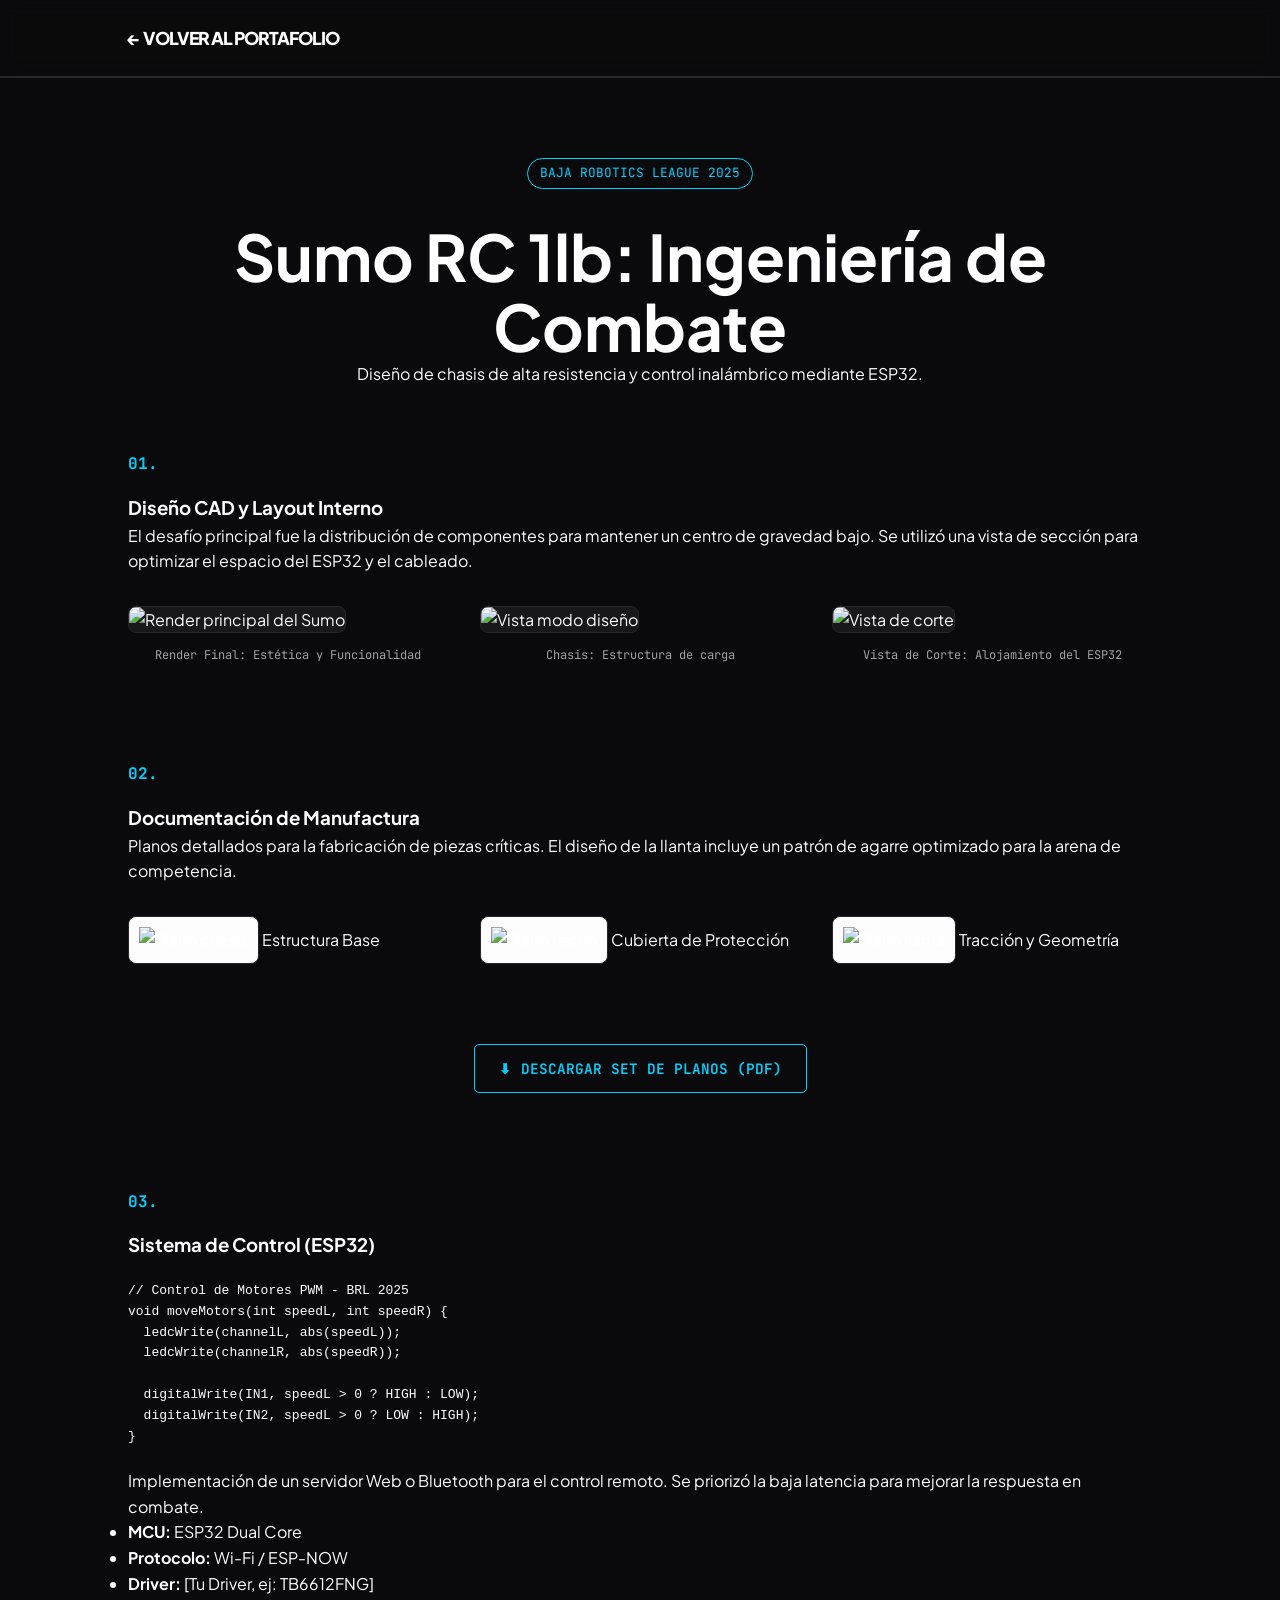
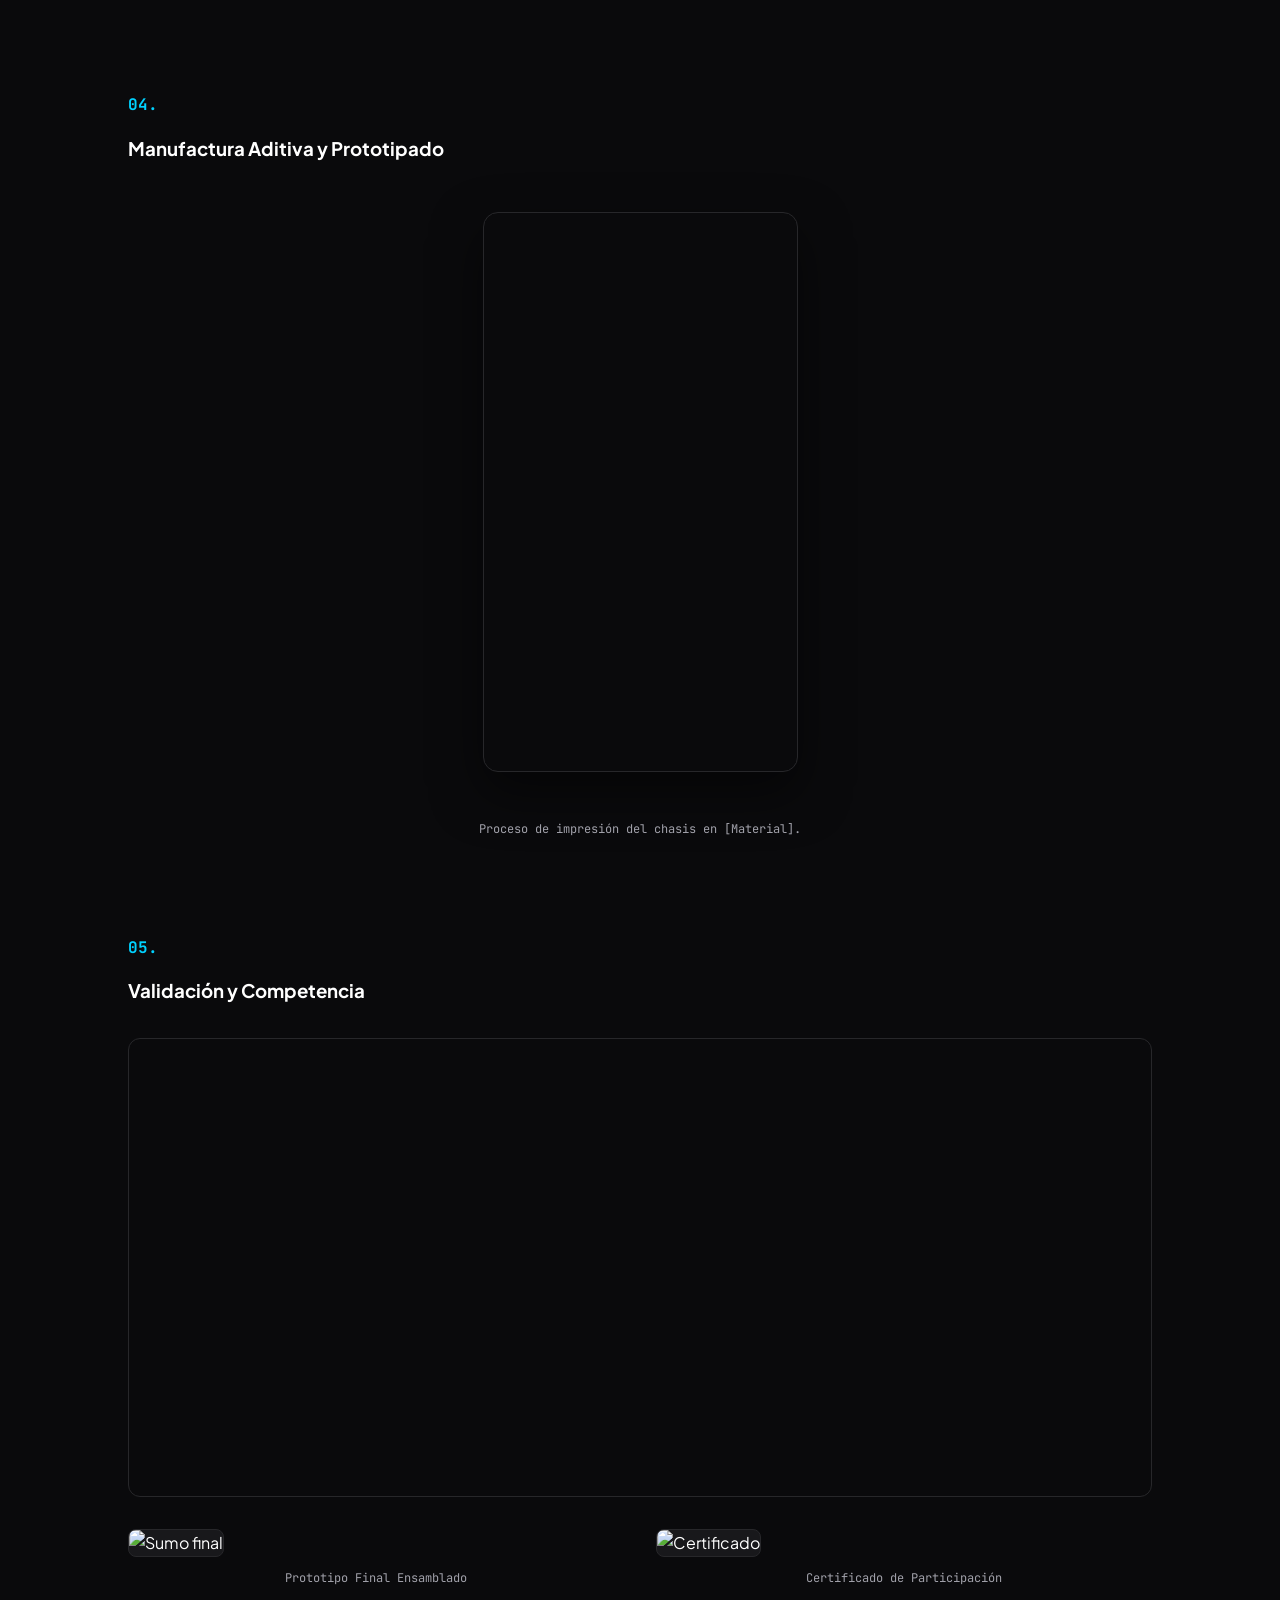
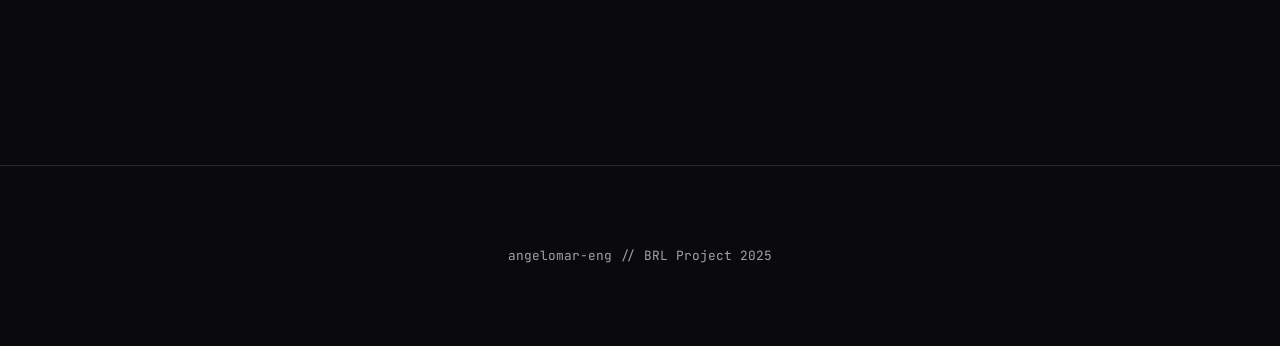
==== proyectos/brl2025.html @ 4da081c9 "Update brl2025.html" ====
<!DOCTYPE html>
<html lang="es">
<head>
    <meta charset="UTF-8">
    <meta name="viewport" content="width=device-width, initial-scale=1.0">
    <title>BRL 1lb RC | Angel Omar</title>
    <link rel="stylesheet" href="../style.css">
    <link href="https://fonts.googleapis.com/css2?family=Plus+Jakarta+Sans:wght@300;400;600;800&family=JetBrains+Mono&display=swap" rel="stylesheet">
</head>
<body class="subpage">

    <nav>
        <div class="nav-container">
            <a href="../index.html" class="brand">← VOLVER AL PORTAFOLIO</a>
        </div>
    </nav>

    <main class="section-container">
        <header class="project-header">
            <span class="badge">Baja Robotics League 2025</span>
            <h1>Sumo RC 1lb: Ingeniería de Combate</h1>
            <p>Diseño de chasis de alta resistencia y control inalámbrico mediante ESP32.</p>
        </header>

        <section class="doc-section">
            <h2 class="section-number">01.</h2>
            <h3>Diseño CAD y Layout Interno</h3>
            <p>El desafío principal fue la distribución de componentes para mantener un centro de gravedad bajo. Se utilizó una vista de sección para optimizar el espacio del ESP32 y el cableado.</p>
            
            <div class="image-grid">
                <div class="card">
                    <img src="../img/brl/render-sumo.jpg" alt="Render principal del Sumo">
                    <p class="caption">Render Final: Estética y Funcionalidad</p>
                </div>
                <div class="card">
                    <img src="../img/brl/chasis-design.jpg" alt="Vista modo diseño">
                    <p class="caption">Chasis: Estructura de carga</p>
                </div>
                <div class="card">
                    <img src="../img/brl/corte-interno.jpg" alt="Vista de corte">
                    <p class="caption">Vista de Corte: Alojamiento del ESP32</p>
                </div>
            </div>
        </section>

        <section class="doc-section">
            <h2 class="section-number">02.</h2>
            <h3>Documentación de Manufactura</h3>
            <p>Planos detallados para la fabricación de piezas críticas. El diseño de la llanta incluye un patrón de agarre optimizado para la arena de competencia.</p>
            
            <div class="blueprints-grid">
                <div class="blueprint-item">
                    <img src="../img/brl/plano-chasis.jpg" alt="Plano chasis">
                    <span>Estructura Base</span>
                </div>
                <div class="blueprint-item">
                    <img src="../img/brl/plano-techo.jpg" alt="Plano techo">
                    <span>Cubierta de Protección</span>
                </div>
                <div class="blueprint-item">
                    <img src="../img/brl/plano-llanta.jpg" alt="Plano llanta">
                    <span>Tracción y Geometría</span>
                </div>
            </div>
            
            <div style="text-align: center; margin-top: 3rem;">
                <a href="../docs/Planos_Sumo_BRL_AngelOmar.pdf" download class="btn-download">
                    <span>⬇</span> DESCARGAR SET DE PLANOS (PDF)
                </a>
            </div>
        </section>

        <section class="doc-section">
            <h2 class="section-number">03.</h2>
            <h3>Sistema de Control (ESP32)</h3>
            <div class="grid-2">
                <div class="code-window">
                    <div class="code-header"><span></span><span></span><span></span></div>
                    <pre><code>
// Control de Motores PWM - BRL 2025
void moveMotors(int speedL, int speedR) {
  ledcWrite(channelL, abs(speedL));
  ledcWrite(channelR, abs(speedR));
  
  digitalWrite(IN1, speedL > 0 ? HIGH : LOW);
  digitalWrite(IN2, speedL > 0 ? LOW : HIGH);
}
                    </code></pre>
                </div>
                <div>
                    <p>Implementación de un servidor Web o Bluetooth para el control remoto. Se priorizó la baja latencia para mejorar la respuesta en combate.</p>
                    <ul class="tech-list">
                        <li><strong>MCU:</strong> ESP32 Dual Core</li>
                        <li><strong>Protocolo:</strong> Wi-Fi / ESP-NOW</li>
                        <li><strong>Driver:</strong> [Tu Driver, ej: TB6612FNG]</li>
                    </ul>
                </div>
            </div>
        </section>

        <section class="doc-section">
            <h2 class="section-number">04.</h2>
            <h3>Manufactura Aditiva y Prototipado</h3>
            <div class="video-short-container">
                <iframe width="315" height="560" src="https://www.youtube.com/embed/TU_ID_IMPRESION" frameborder="0" allowfullscreen></iframe>
            </div>
            <p class="caption">Proceso de impresión del chasis en [Material].</p>
        </section>

        <section class="doc-section">
            <h2 class="section-number">05.</h2>
            <h3>Validación y Competencia</h3>
            <div class="video-main">
                <iframe width="100%" height="450" src="https://www.youtube.com/embed/TU_ID_COMPETENCIA" frameborder="0" allowfullscreen></iframe>
            </div>
            <div class="image-grid" style="margin-top: 2rem;">
                <div class="card">
                    <img src="../img/brl/sumo-ensamblado.jpg" alt="Sumo final">
                    <p class="caption">Prototipo Final Ensamblado</p>
                </div>
                <div class="card">
                    <img src="../img/brl/certificado-brl.jpg" alt="Certificado">
                    <p class="caption">Certificado de Participación</p>
                </div>
            </div>
        </section>
    </main>

    <footer>
        <p>angelomar-eng // BRL Project 2025</p>
    </footer>

</body>
</html>
---- style.css ----
/* =========================================
   VARIABLES Y CONFIGURACIÓN GLOBAL
   ========================================= */
:root {
    --bg: #0a0a0c;
    --surface: #121214;
    --surface-hover: #1a1a1d; /* Fondo ligeramente más claro para hover */
    --accent: #00d2ff;
    --accent-hover: #00a8cc;
    --text-primary: #ffffff;
    --text-secondary: #a1a1aa;
    --border: #27272a;
    --font-main: 'Plus Jakarta Sans', sans-serif;
    --font-mono: 'JetBrains Mono', monospace;
}

* { margin: 0; padding: 0; box-sizing: border-box; }

body {
    background-color: var(--bg);
    color: var(--text-primary);
    font-family: var(--font-main);
    line-height: 1.6;
    scroll-behavior: smooth;
}

/* =========================================
   NAVEGACIÓN (Sobrilla y responsiva)
   ========================================= */
nav {
    padding: 1.5rem 10%;
    border-bottom: 1px solid var(--border);
    position: sticky;
    top: 0;
    background: rgba(10, 10, 12, 0.8);
    backdrop-filter: blur(10px);
    z-index: 100;
}

.nav-container { display: flex; justify-content: space-between; align-items: center; }
.brand { font-weight: 800; letter-spacing: -1px; font-size: 1.1rem; text-decoration: none; color: white; }
.dot { color: var(--accent); }
.nav-links { list-style: none; display: flex; gap: 2rem; }
.nav-links a { text-decoration: none; color: var(--text-secondary); font-size: 0.9rem; transition: 0.3s; }
.nav-links a:hover { color: var(--accent); }

/* =========================================
   ESTRUCTURA DE SECCIONES GENERALES
   ========================================= */
.section-container { padding: 5rem 10%; border-top: 1px solid var(--border); }
.section-number { font-family: var(--font-mono); color: var(--accent); font-size: 1rem; margin-bottom: 1rem; }
.section-title { font-size: 2rem; margin-bottom: 3rem; }
.doc-section { margin-bottom: 6rem; }

/* Hero Section */
#hero { padding: 10rem 10% 5rem 10%; text-align: left; }
.badge { color: var(--accent); font-family: var(--font-mono); font-size: 0.8rem; text-transform: uppercase; border: 1px solid var(--accent); padding: 4px 12px; border-radius: 20px; }
h1 { font-size: clamp(2.5rem, 5vw, 4rem); margin-top: 2rem; line-height: 1.1; max-width: 900px; }
.accent { color: var(--accent); }
#hero p { color: var(--text-secondary); max-width: 600px; font-size: 1.2rem; margin-top: 1.5rem; }

/* Habilidades (Grid) */
.skills-grid { display: grid; grid-template-columns: repeat(auto-fit, minmax(250px, 1fr)); gap: 2rem; }
.skill-category h5 { color: var(--accent); margin-bottom: 1rem; font-size: 1.1rem; }
.skill-category ul { list-style: none; color: var(--text-secondary); }
.skill-category li { margin-bottom: 0.5rem; position: relative; padding-left: 1.2rem; }
.skill-category li::before { content: "→"; position: absolute; left: 0; color: var(--border); }
.highlight-box { border: 1px solid var(--accent); padding: 1.5rem; border-radius: 8px; background: #00d2ff0a; }

/* =========================================
   LISTA DE PROYECTOS (Con Animación)
   ========================================= */
.project-item {
    display: flex;
    gap: 2rem;
    padding: 2.5rem; /* Más espacio interno */
    border-bottom: 1px solid var(--border);
    transition: all 0.4s ease-in-out; /* Transición suave */
    border-radius: 8px; /* Preparamos bordes para el hover */
    position: relative;
    overflow: hidden;
}

/* LA ANIMACIÓN PROFESIONAL */
.project-item:hover {
    background-color: var(--surface); /* Cambia fondo */
    transform: translateY(-5px); /* Se eleva sutilmente */
    box-shadow: 0 10px 30px rgba(0,0,0,0.3); /* Da profundidad */
    border-bottom-color: transparent; /* Oculta la línea divisoria */
}

/* Indicador de acento en el hover */
.project-item::after {
    content: "";
    position: absolute;
    left: 0;
    top: 0;
    height: 100%;
    width: 4px;
    background-color: var(--accent);
    transform: scaleY(0); /* Oculto por defecto */
    transition: transform 0.3s ease;
}

.project-item:hover::after {
    transform: scaleY(1); /* Se muestra en el hover */
}

.project-meta { font-family: var(--font-mono); color: var(--text-secondary); min-width: 150px; font-size: 0.8rem; margin-top: 0.3rem; }
.project-details h4 { font-size: 1.3rem; margin-bottom: 0.5rem; color: white; transition: 0.3s; }
.project-item:hover .project-details h4 { color: var(--accent); }
.view-more { display: inline-block; margin-top: 1rem; color: var(--accent); text-decoration: none; font-family: var(--font-mono); font-size: 0.8rem; border-bottom: 1px solid transparent; transition: 0.3s; }
.view-more:hover { border-bottom: 1px solid var(--accent); }

/* =========================================
   KIDWIND: IMÁGENES Y PLANOS (GRIDS)
   ========================================= */
.project-header { text-align: center; margin-bottom: 4rem; display: flex; flex-direction: column; align-items: center; }
.image-grid, .blueprints-grid {
    display: grid;
    grid-template-columns: repeat(auto-fit, minmax(300px, 1fr));
    gap: 2rem;
    margin-top: 2rem;
    width: 100%; /* Asegura que ocupe todo el ancho disponible */
}

.card img, .blueprint-item img {
    width: 100%;
    height: auto;
    border-radius: 8px;
    border: 1px solid var(--border);
    background: #18181b;
    transition: 0.3s;
}

.blueprint-item img {
    aspect-ratio: 16/9;
    object-fit: contain; /* No corta el plano técnico */
    padding: 10px;
    background: #fdfdfd;
}

.caption { font-family: var(--font-mono); font-size: 0.75rem; color: var(--text-secondary); margin-top: 0.8rem; text-align: center; }

/* Videos y Shorts */
.video-main { margin: 2rem 0; border-radius: 12px; overflow: hidden; border: 1px solid var(--border); }
.video-short-container { display: flex; justify-content: center; margin: 3rem 0; }
.video-short-container iframe { border-radius: 15px; border: 1px solid var(--border); box-shadow: 0 20px 50px rgba(0,0,0,0.5); max-width: 100%; }

/* Botones */
.btn-download { display: inline-flex; align-items: center; gap: 10px; background-color: transparent; color: var(--accent); border: 1px solid var(--accent); padding: 12px 24px; border-radius: 5px; text-decoration: none; font-family: var(--font-mono); font-size: 0.9rem; font-weight: 600; transition: 0.3s; margin-top: 2rem; }
.btn-download:hover { background-color: var(--accent); color: var(--bg); }

/* Reconocimiento (Certificado/Equipo) */
.recognition-grid {
    display: flex;
    gap: 2rem;
    align-items: center;
    justify-content: center;
    flex-wrap: wrap;
    width: 100%;
}

.cert-img, .team-img {
    max-width: 45%; /* En PC van lado a lado */
    height: auto; /* Mantiene proporción */
    border-radius: 8px;
    filter: grayscale(20%);
    transition: 0.3s;
    border: 1px solid var(--border);
}

.cert-img:hover, .team-img:hover { filter: grayscale(0%); border-color: var(--accent); }

/* =========================================
   FOOTER
   ========================================= */
footer { padding: 5rem 10%; text-align: center; color: var(--text-secondary); font-family: var(--font-mono); font-size: 0.8rem; border-top: 1px solid var(--border); margin-top: auto; }

/* =========================================
   OPTIMIZACIÓN MÓVIL (RESPONSIVE)
   ========================================= */
@media (max-width: 768px) {
    /* Reduce el aire lateral para que el contenido no se vea pinchado */
    nav { padding: 1rem 5%; }
    #hero { padding: 8rem 5% 4rem 5%; }
    .section-container { padding: 3rem 5%; }
    h1 { font-size: 2.2rem; }
    
    .nav-links { display: none; } /* Oculta menú en móvil por simplicidad */
    
    /* Proyectos en Index */
    .project-item { flex-direction: column; gap: 0.5rem; padding: 1.5rem; }
    .project-meta { min-width: auto; margin-bottom: 0.5rem; color: var(--accent); }
    
    /* Grids en KidWind */
    .image-grid, .blueprints-grid { grid-template-columns: 1fr; gap: 1.5rem; }
    
    /* ARREGLO CRÍTICO: Imágenes de Certificado y Equipo en móvil */
    .recognition-grid {
        flex-direction: column; /* Se apilan verticalmente */
        gap: 1.5rem;
    }
    
    .cert-img, .team-img {
        max-width: 100%; /* Ocupan todo el ancho disponible */
        width: 100%;     /* Fuerza a llenar el ancho del grid safe */
        height: auto;    /* Crucial para no cortarlas y mantener proporción */
    }
}
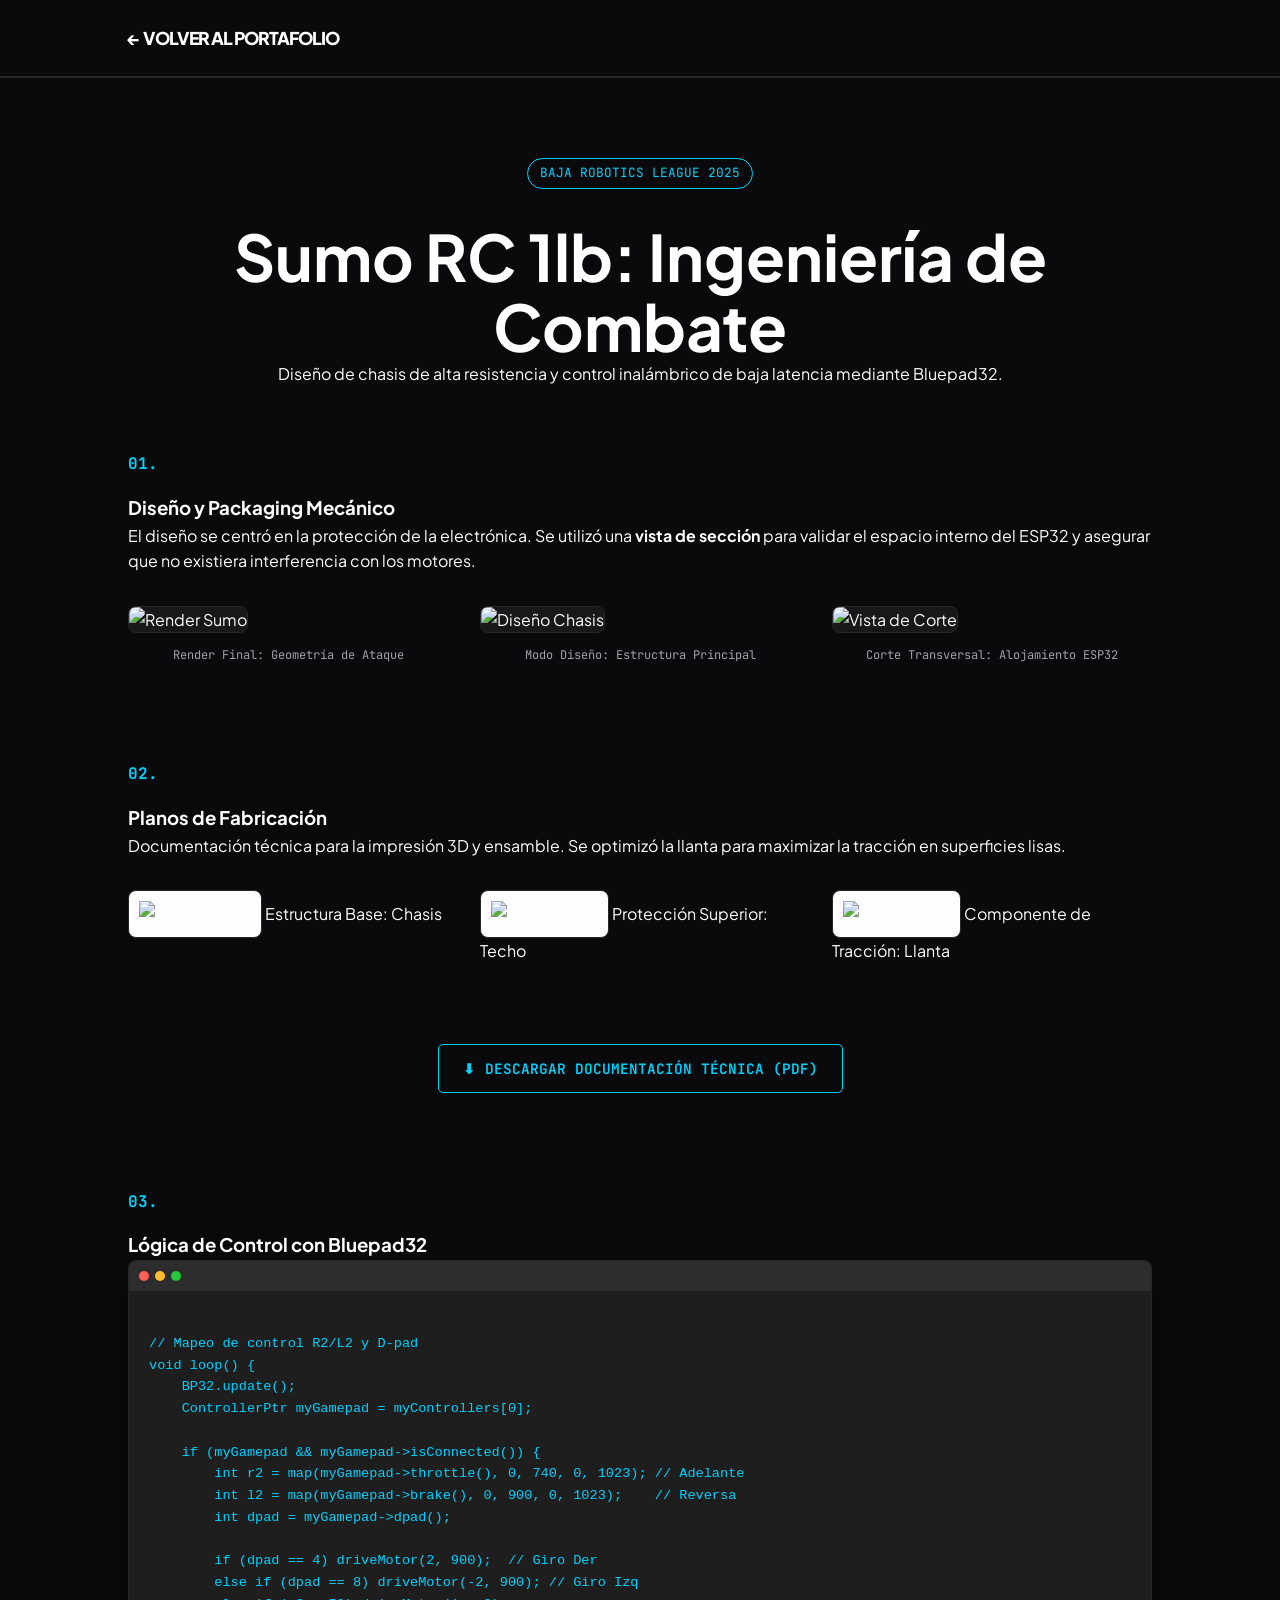
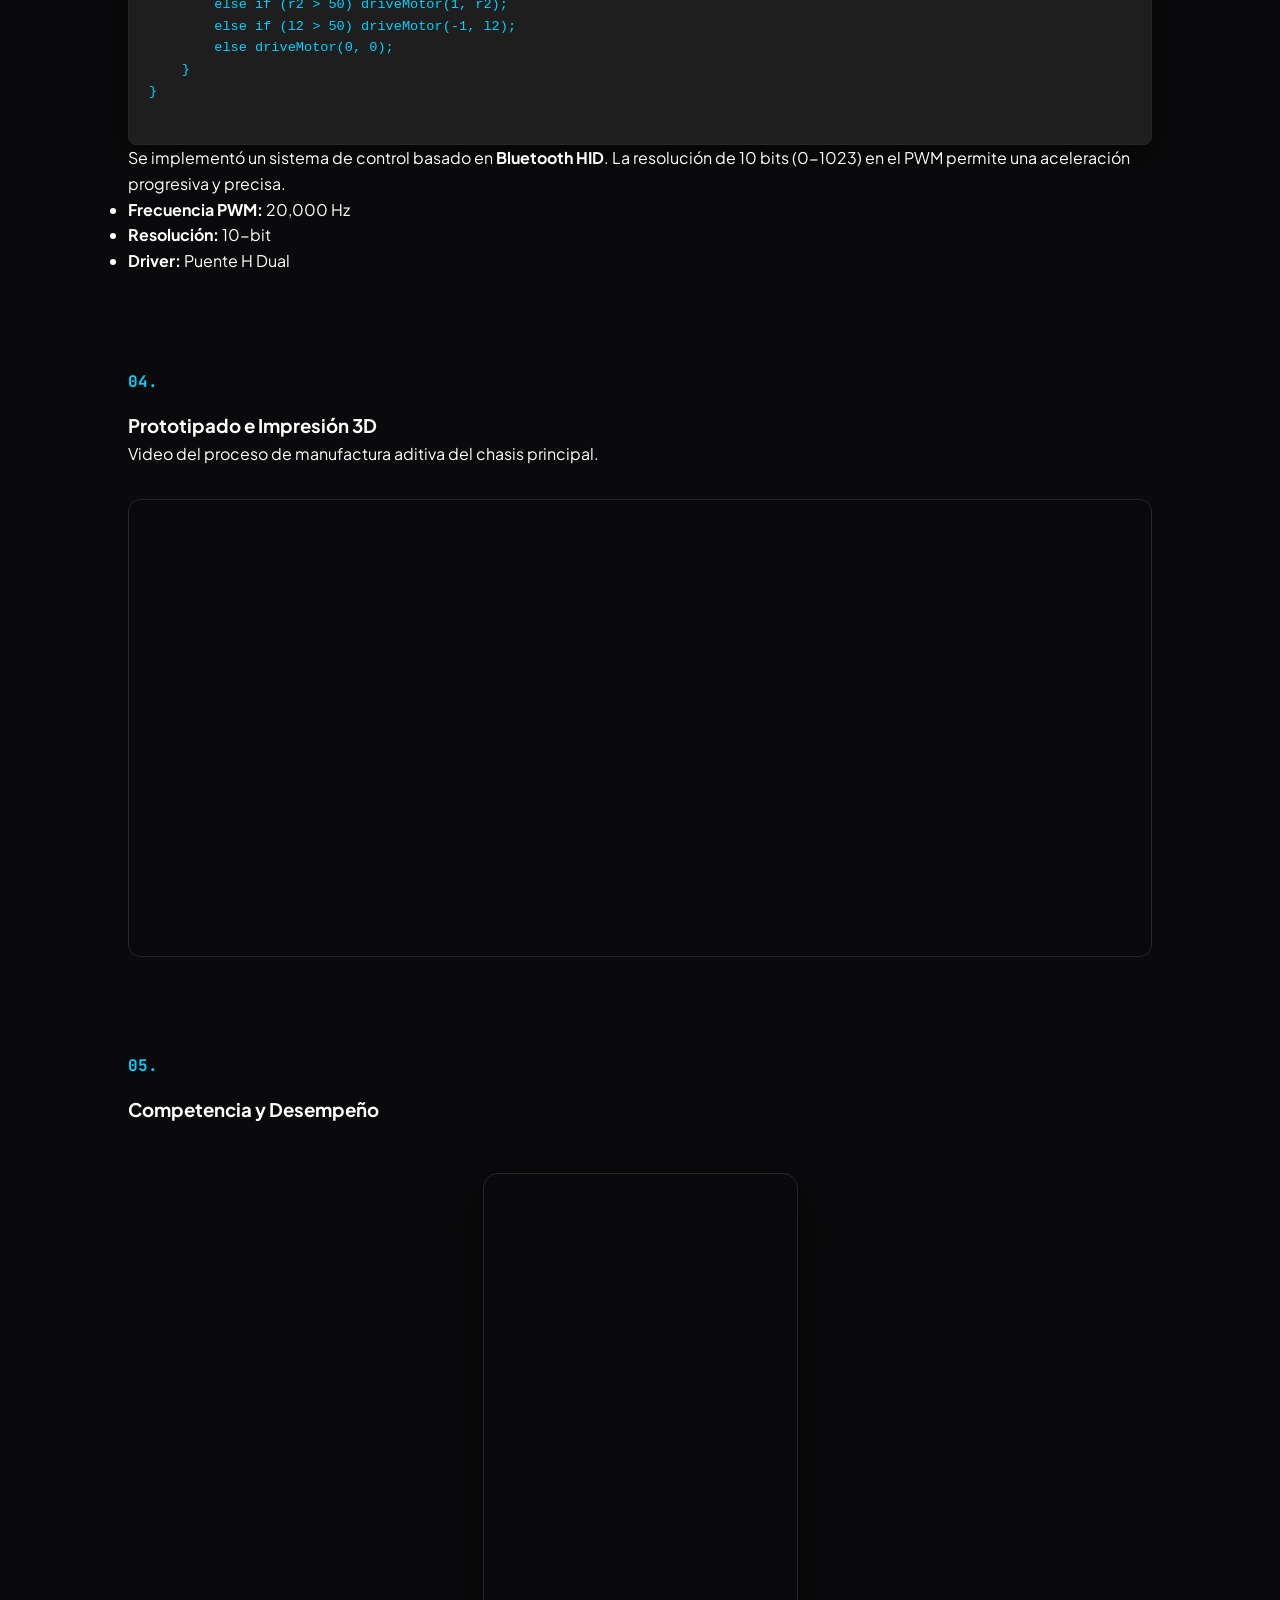
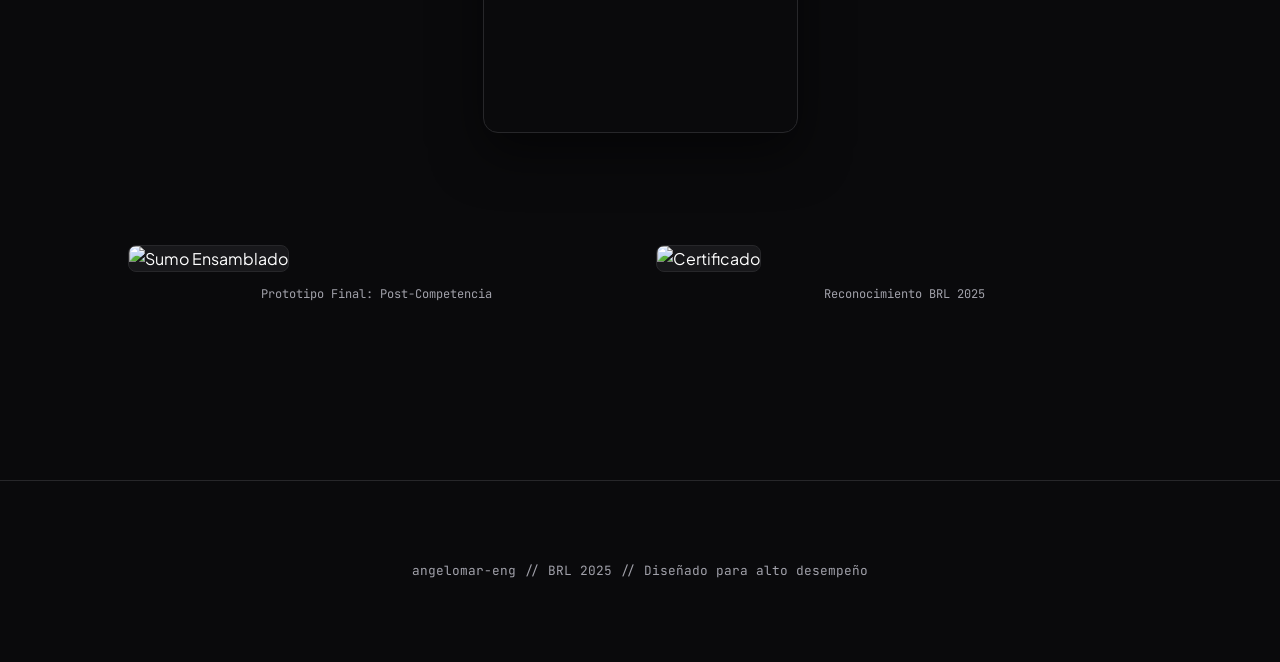
==== commit ec06230d: "Update brl2025.html" ====
--- a/proyectos/brl2025.html
+++ b/proyectos/brl2025.html
@@ -7,7 +7,7 @@
     <link rel="stylesheet" href="../style.css">
     <link href="https://fonts.googleapis.com/css2?family=Plus+Jakarta+Sans:wght@300;400;600;800&family=JetBrains+Mono&display=swap" rel="stylesheet">
 </head>
-<body class="subpage">
+<body>
 
     <nav>
         <div class="nav-container">
@@ -19,80 +19,89 @@
         <header class="project-header">
             <span class="badge">Baja Robotics League 2025</span>
             <h1>Sumo RC 1lb: Ingeniería de Combate</h1>
-            <p>Diseño de chasis de alta resistencia y control inalámbrico mediante ESP32.</p>
+            <p>Diseño de chasis de alta resistencia y control inalámbrico de baja latencia mediante Bluepad32.</p>
         </header>
 
         <section class="doc-section">
             <h2 class="section-number">01.</h2>
-            <h3>Diseño CAD y Layout Interno</h3>
-            <p>El desafío principal fue la distribución de componentes para mantener un centro de gravedad bajo. Se utilizó una vista de sección para optimizar el espacio del ESP32 y el cableado.</p>
+            <h3>Diseño y Packaging Mecánico</h3>
+            <p>El diseño se centró en la protección de la electrónica. Se utilizó una <strong>vista de sección</strong> para validar el espacio interno del ESP32 y asegurar que no existiera interferencia con los motores.</p>
             
             <div class="image-grid">
                 <div class="card">
-                    <img src="../img/brl/render-sumo.jpg" alt="Render principal del Sumo">
-                    <p class="caption">Render Final: Estética y Funcionalidad</p>
+                    <img src="../img/brl/render-final.jpg" alt="Render Sumo">
+                    <p class="caption">Render Final: Geometría de Ataque</p>
                 </div>
                 <div class="card">
-                    <img src="../img/brl/chasis-design.jpg" alt="Vista modo diseño">
-                    <p class="caption">Chasis: Estructura de carga</p>
+                    <img src="../img/brl/diseno-chasis.jpg" alt="Diseño Chasis">
+                    <p class="caption">Modo Diseño: Estructura Principal</p>
                 </div>
                 <div class="card">
-                    <img src="../img/brl/corte-interno.jpg" alt="Vista de corte">
-                    <p class="caption">Vista de Corte: Alojamiento del ESP32</p>
+                    <img src="../img/brl/vista-corte.jpg" alt="Vista de Corte">
+                    <p class="caption">Corte Transversal: Alojamiento ESP32</p>
                 </div>
             </div>
         </section>
 
         <section class="doc-section">
             <h2 class="section-number">02.</h2>
-            <h3>Documentación de Manufactura</h3>
-            <p>Planos detallados para la fabricación de piezas críticas. El diseño de la llanta incluye un patrón de agarre optimizado para la arena de competencia.</p>
+            <h3>Planos de Fabricación</h3>
+            <p>Documentación técnica para la impresión 3D y ensamble. Se optimizó la llanta para maximizar la tracción en superficies lisas.</p>
             
             <div class="blueprints-grid">
                 <div class="blueprint-item">
-                    <img src="../img/brl/plano-chasis.jpg" alt="Plano chasis">
-                    <span>Estructura Base</span>
+                    <img src="../img/brl/plano-chasis.jpg" alt="Plano Chasis">
+                    <span>Estructura Base: Chasis</span>
                 </div>
                 <div class="blueprint-item">
-                    <img src="../img/brl/plano-techo.jpg" alt="Plano techo">
-                    <span>Cubierta de Protección</span>
+                    <img src="../img/brl/plano-techo.jpg" alt="Plano Techo">
+                    <span>Protección Superior: Techo</span>
                 </div>
                 <div class="blueprint-item">
-                    <img src="../img/brl/plano-llanta.jpg" alt="Plano llanta">
-                    <span>Tracción y Geometría</span>
+                    <img src="../img/brl/plano-llanta.jpg" alt="Plano Llanta">
+                    <span>Componente de Tracción: Llanta</span>
                 </div>
             </div>
             
             <div style="text-align: center; margin-top: 3rem;">
                 <a href="../docs/Planos_Sumo_BRL_AngelOmar.pdf" download class="btn-download">
-                    <span>⬇</span> DESCARGAR SET DE PLANOS (PDF)
+                    <span>⬇</span> DESCARGAR DOCUMENTACIÓN TÉCNICA (PDF)
                 </a>
             </div>
         </section>
 
         <section class="doc-section">
             <h2 class="section-number">03.</h2>
-            <h3>Sistema de Control (ESP32)</h3>
+            <h3>Lógica de Control con Bluepad32</h3>
             <div class="grid-2">
                 <div class="code-window">
                     <div class="code-header"><span></span><span></span><span></span></div>
                     <pre><code>
-// Control de Motores PWM - BRL 2025
-void moveMotors(int speedL, int speedR) {
-  ledcWrite(channelL, abs(speedL));
-  ledcWrite(channelR, abs(speedR));
-  
-  digitalWrite(IN1, speedL > 0 ? HIGH : LOW);
-  digitalWrite(IN2, speedL > 0 ? LOW : HIGH);
+// Mapeo de control R2/L2 y D-pad
+void loop() {
+    BP32.update();
+    ControllerPtr myGamepad = myControllers[0];
+
+    if (myGamepad && myGamepad->isConnected()) {
+        int r2 = map(myGamepad->throttle(), 0, 740, 0, 1023); // Adelante
+        int l2 = map(myGamepad->brake(), 0, 900, 0, 1023);    // Reversa
+        int dpad = myGamepad->dpad();
+
+        if (dpad == 4) driveMotor(2, 900);  // Giro Der
+        else if (dpad == 8) driveMotor(-2, 900); // Giro Izq
+        else if (r2 > 50) driveMotor(1, r2);
+        else if (l2 > 50) driveMotor(-1, l2);
+        else driveMotor(0, 0);
+    }
 }
                     </code></pre>
                 </div>
                 <div>
-                    <p>Implementación de un servidor Web o Bluetooth para el control remoto. Se priorizó la baja latencia para mejorar la respuesta en combate.</p>
+                    <p>Se implementó un sistema de control basado en <strong>Bluetooth HID</strong>. La resolución de 10 bits (0-1023) en el PWM permite una aceleración progresiva y precisa.</p>
                     <ul class="tech-list">
-                        <li><strong>MCU:</strong> ESP32 Dual Core</li>
-                        <li><strong>Protocolo:</strong> Wi-Fi / ESP-NOW</li>
-                        <li><strong>Driver:</strong> [Tu Driver, ej: TB6612FNG]</li>
+                        <li><strong>Frecuencia PWM:</strong> 20,000 Hz</li>
+                        <li><strong>Resolución:</strong> 10-bit</li>
+                        <li><strong>Driver:</strong> Puente H Dual</li>
                     </ul>
                 </div>
             </div>
@@ -100,34 +109,37 @@
 
         <section class="doc-section">
             <h2 class="section-number">04.</h2>
-            <h3>Manufactura Aditiva y Prototipado</h3>
-            <div class="video-short-container">
-                <iframe width="315" height="560" src="https://www.youtube.com/embed/TU_ID_IMPRESION" frameborder="0" allowfullscreen></iframe>
+            <h3>Prototipado e Impresión 3D</h3>
+            <p>Video del proceso de manufactura aditiva del chasis principal.</p>
+            <div class="video-main">
+                <iframe width="100%" height="450" src="https://www.youtube.com/embed/ID_DE_TU_VIDEO_IMPRESION" frameborder="0" allowfullscreen></iframe>
             </div>
-            <p class="caption">Proceso de impresión del chasis en [Material].</p>
         </section>
 
         <section class="doc-section">
             <h2 class="section-number">05.</h2>
-            <h3>Validación y Competencia</h3>
-            <div class="video-main">
-                <iframe width="100%" height="450" src="https://www.youtube.com/embed/TU_ID_COMPETENCIA" frameborder="0" allowfullscreen></iframe>
-            </div>
-            <div class="image-grid" style="margin-top: 2rem;">
-                <div class="card">
-                    <img src="../img/brl/sumo-ensamblado.jpg" alt="Sumo final">
-                    <p class="caption">Prototipo Final Ensamblado</p>
+            <h3>Competencia y Desempeño</h3>
+            <div class="recognition-grid">
+                <div class="video-short-container">
+                    <iframe width="315" height="560" src="https://www.youtube.com/embed/ID_DE_TU_SHORT_COMPETENCIA" frameborder="0" allowfullscreen></iframe>
                 </div>
-                <div class="card">
-                    <img src="../img/brl/certificado-brl.jpg" alt="Certificado">
-                    <p class="caption">Certificado de Participación</p>
+                
+                <div class="image-grid">
+                    <div class="card">
+                        <img src="../img/brl/sumo-final.jpg" alt="Sumo Ensamblado">
+                        <p class="caption">Prototipo Final: Post-Competencia</p>
+                    </div>
+                    <div class="card">
+                        <img src="../img/brl/certificado-brl.jpg" alt="Certificado">
+                        <p class="caption">Reconocimiento BRL 2025</p>
+                    </div>
                 </div>
             </div>
         </section>
     </main>
 
     <footer>
-        <p>angelomar-eng // BRL Project 2025</p>
+        <p>angelomar-eng // BRL 2025 // Diseñado para alto desempeño</p>
     </footer>
 
 </body>
--- a/style.css
+++ b/style.css
@@ -208,3 +208,34 @@
         height: auto;    /* Crucial para no cortarlas y mantener proporción */
     }
 }
+/* Ventana de Código Estilo Dark Mode */
+.code-window {
+    background: #1e1e1e;
+    border-radius: 8px;
+    overflow: hidden;
+    border: 1px solid var(--border);
+    font-family: var(--font-mono);
+    font-size: 0.85rem;
+    box-shadow: 0 10px 30px rgba(0,0,0,0.5);
+}
+
+.code-header {
+    background: #2d2d2d;
+    padding: 10px;
+    display: flex;
+    gap: 6px;
+}
+
+.code-header span {
+    width: 10px;
+    height: 10px;
+    border-radius: 50%;
+    display: inline-block;
+}
+
+.code-header span:nth-child(1) { background: #ff5f56; }
+.code-header span:nth-child(2) { background: #ffbd2e; }
+.code-header span:nth-child(3) { background: #27c93f; }
+
+pre { padding: 20px; color: #d4d4d4; overflow-x: auto; }
+code { color: var(--accent); }
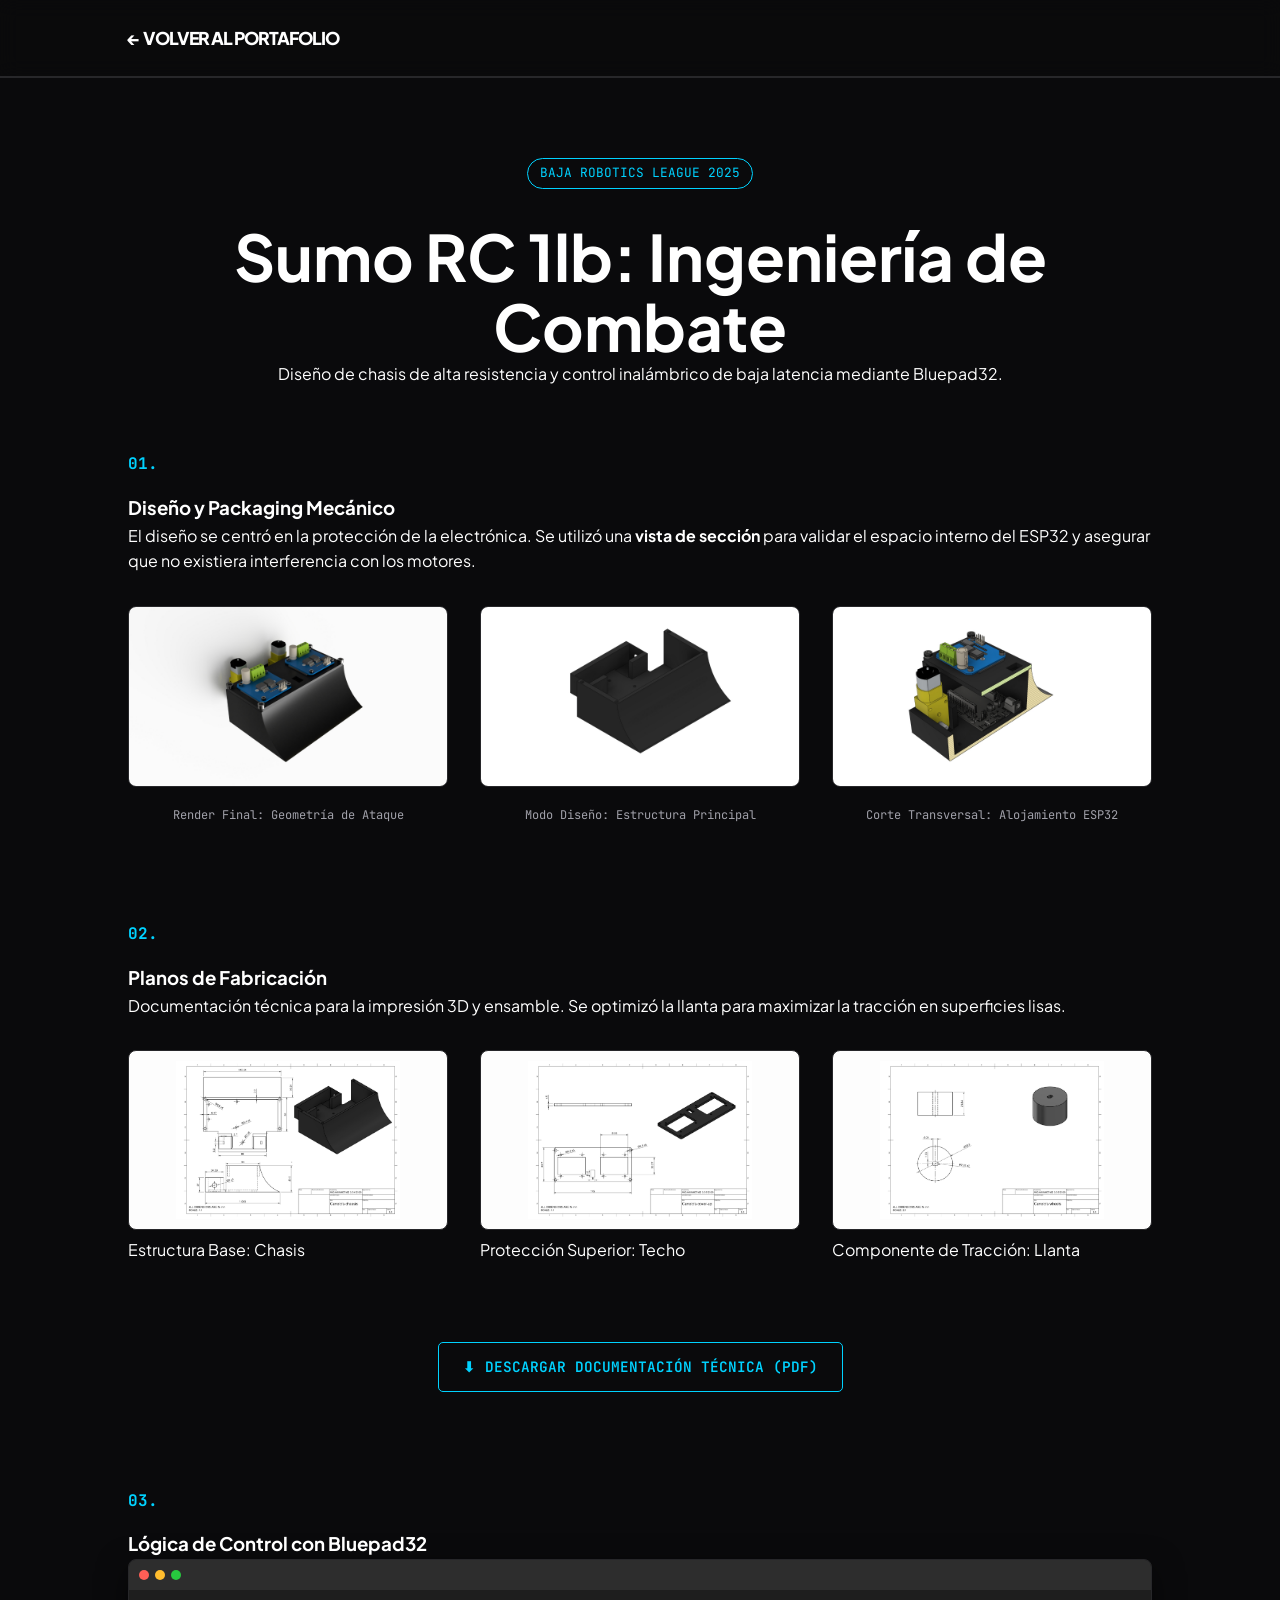
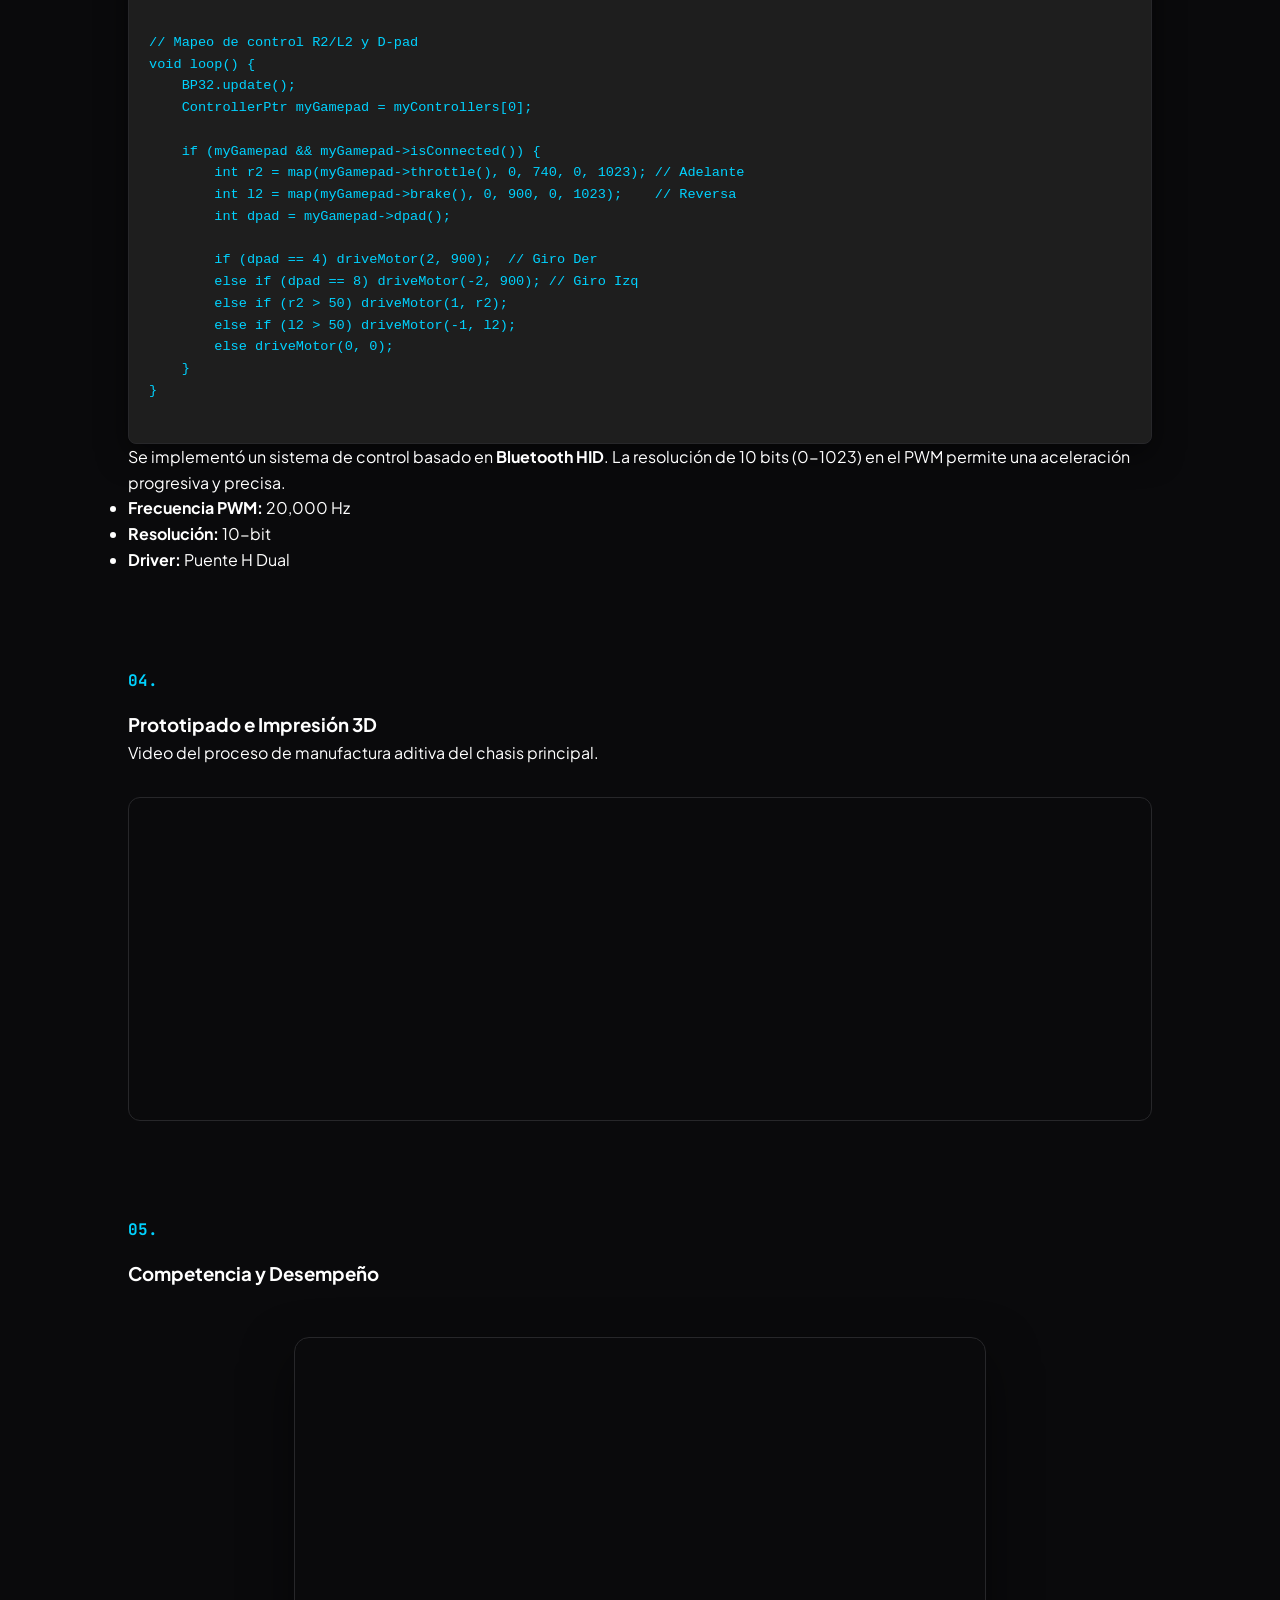
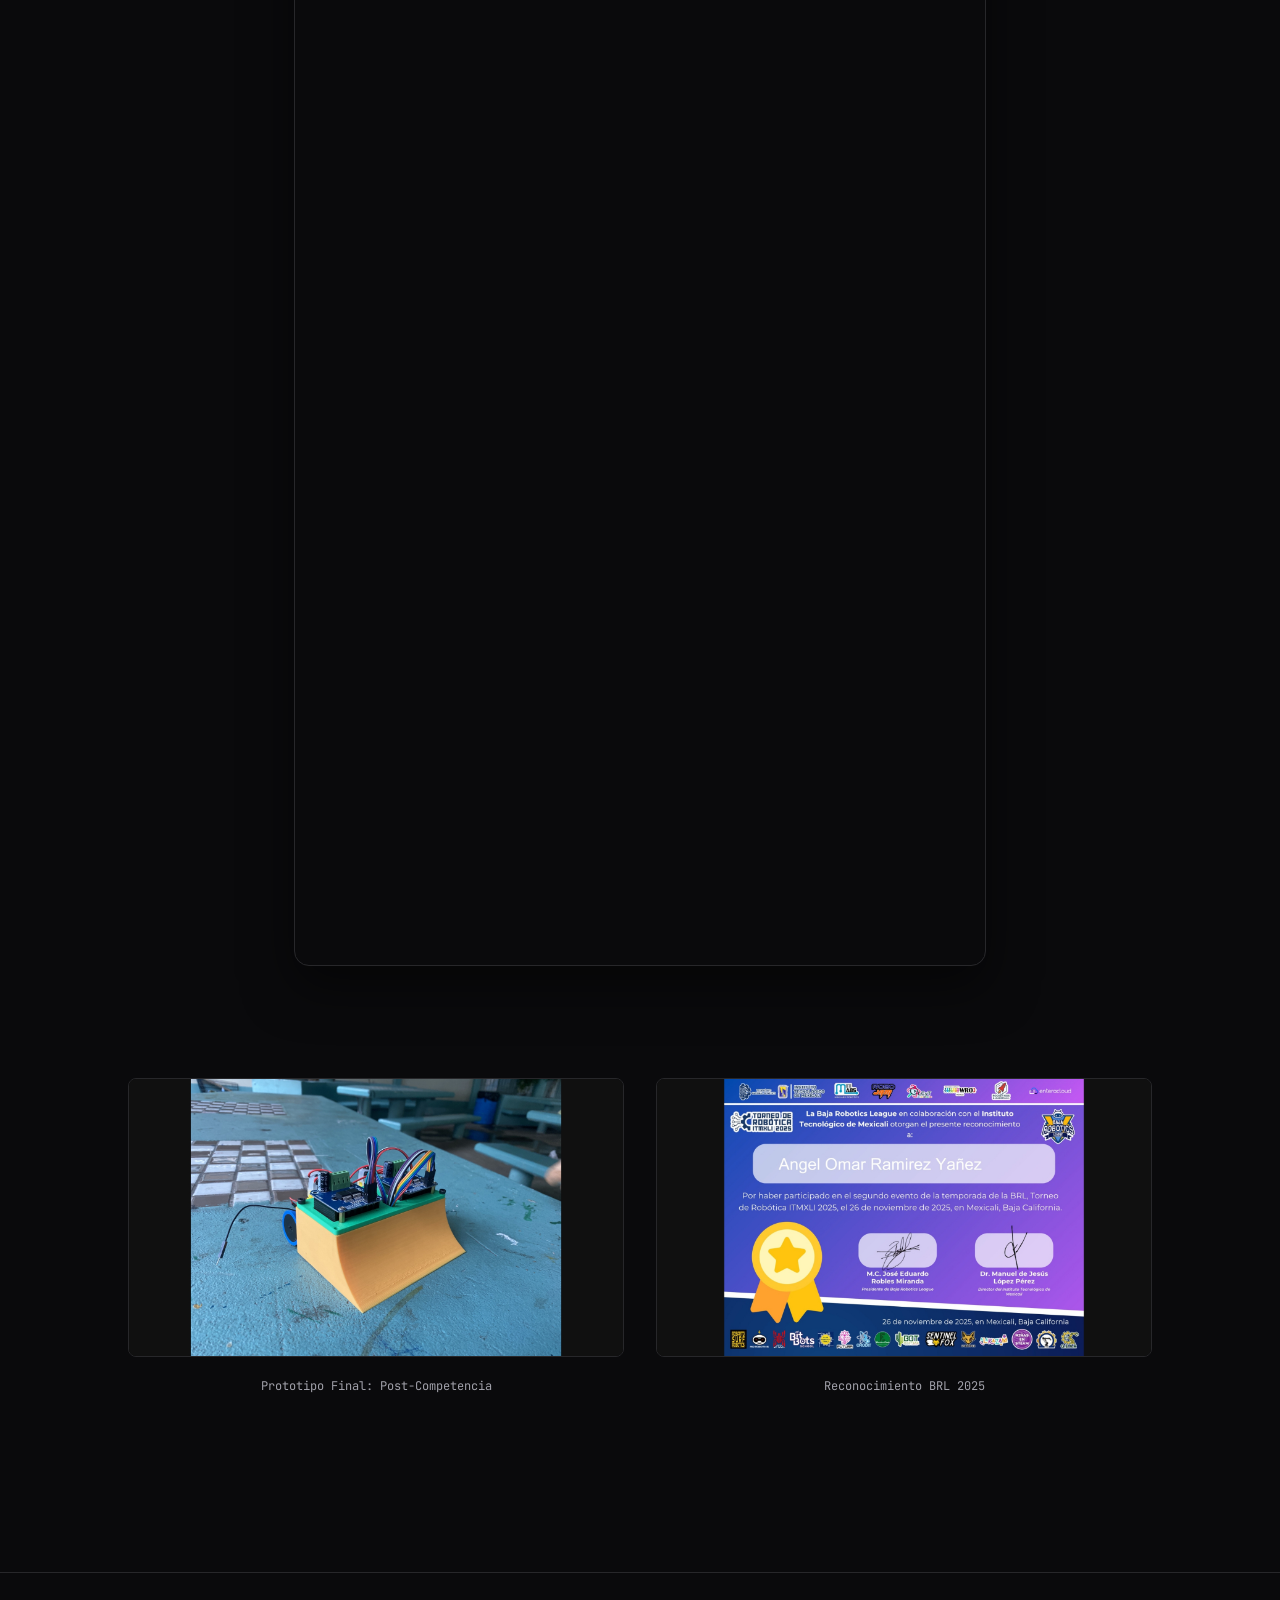
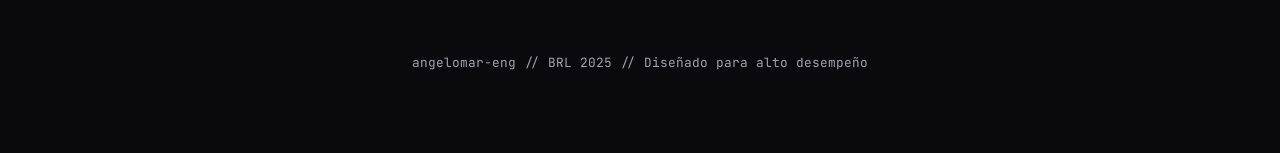
==== commit 157bab76: "Update brl2025.html" ====
--- a/proyectos/brl2025.html
+++ b/proyectos/brl2025.html
@@ -29,15 +29,15 @@
             
             <div class="image-grid">
                 <div class="card">
-                    <img src="../img/brl/render-final.jpg" alt="Render Sumo">
+                    <img src="../img/brl/RenderIMG.jpg" alt="Render Sumo">
                     <p class="caption">Render Final: Geometría de Ataque</p>
                 </div>
                 <div class="card">
-                    <img src="../img/brl/diseno-chasis.jpg" alt="Diseño Chasis">
+                    <img src="../img/brl/ChasisIMG.jpg" alt="Diseño Chasis">
                     <p class="caption">Modo Diseño: Estructura Principal</p>
                 </div>
                 <div class="card">
-                    <img src="../img/brl/vista-corte.jpg" alt="Vista de Corte">
+                    <img src="../img/brl/ESP32IMG.jpg" alt="Vista de Corte">
                     <p class="caption">Corte Transversal: Alojamiento ESP32</p>
                 </div>
             </div>
@@ -50,21 +50,21 @@
             
             <div class="blueprints-grid">
                 <div class="blueprint-item">
-                    <img src="../img/brl/plano-chasis.jpg" alt="Plano Chasis">
+                    <img src="../img/brl/ChasisDrawing.jpg" alt="Plano Chasis">
                     <span>Estructura Base: Chasis</span>
                 </div>
                 <div class="blueprint-item">
-                    <img src="../img/brl/plano-techo.jpg" alt="Plano Techo">
+                    <img src="../img/brl/TechoDrawing.jpg" alt="Plano Techo">
                     <span>Protección Superior: Techo</span>
                 </div>
                 <div class="blueprint-item">
-                    <img src="../img/brl/plano-llanta.jpg" alt="Plano Llanta">
+                    <img src="../img/brl/RuedaDrawing.jpg" alt="Plano Llanta">
                     <span>Componente de Tracción: Llanta</span>
                 </div>
             </div>
             
             <div style="text-align: center; margin-top: 3rem;">
-                <a href="../docs/Planos_Sumo_BRL_AngelOmar.pdf" download class="btn-download">
+                <a href="../docs/DrawingsBRL2025.zip" download class="btn-download">
                     <span>⬇</span> DESCARGAR DOCUMENTACIÓN TÉCNICA (PDF)
                 </a>
             </div>
@@ -112,7 +112,7 @@
             <h3>Prototipado e Impresión 3D</h3>
             <p>Video del proceso de manufactura aditiva del chasis principal.</p>
             <div class="video-main">
-                <iframe width="100%" height="450" src="https://www.youtube.com/embed/ID_DE_TU_VIDEO_IMPRESION" frameborder="0" allowfullscreen></iframe>
+                <iframe width="560" height="315" src="https://www.youtube.com/embed/AH-uYB2Z9Ds?si=E8jdg6-_2mVZY_n-" frameborder="0" allowfullscreen></iframe>
             </div>
         </section>
 
@@ -121,16 +121,16 @@
             <h3>Competencia y Desempeño</h3>
             <div class="recognition-grid">
                 <div class="video-short-container">
-                    <iframe width="315" height="560" src="https://www.youtube.com/embed/ID_DE_TU_SHORT_COMPETENCIA" frameborder="0" allowfullscreen></iframe>
+                    <iframe width="692" height="1229" src="https://www.youtube.com/embed/wLAHy4wLN7E" frameborder="0" allowfullscreen></iframe>
                 </div>
                 
                 <div class="image-grid">
                     <div class="card">
-                        <img src="../img/brl/sumo-final.jpg" alt="Sumo Ensamblado">
+                        <img src="../img/brl/Ensamble.jpg" alt="Sumo Ensamblado">
                         <p class="caption">Prototipo Final: Post-Competencia</p>
                     </div>
                     <div class="card">
-                        <img src="../img/brl/certificado-brl.jpg" alt="Certificado">
+                        <img src="../img/brl/CertificadoPage.jpg" alt="Certificado">
                         <p class="caption">Reconocimiento BRL 2025</p>
                     </div>
                 </div>
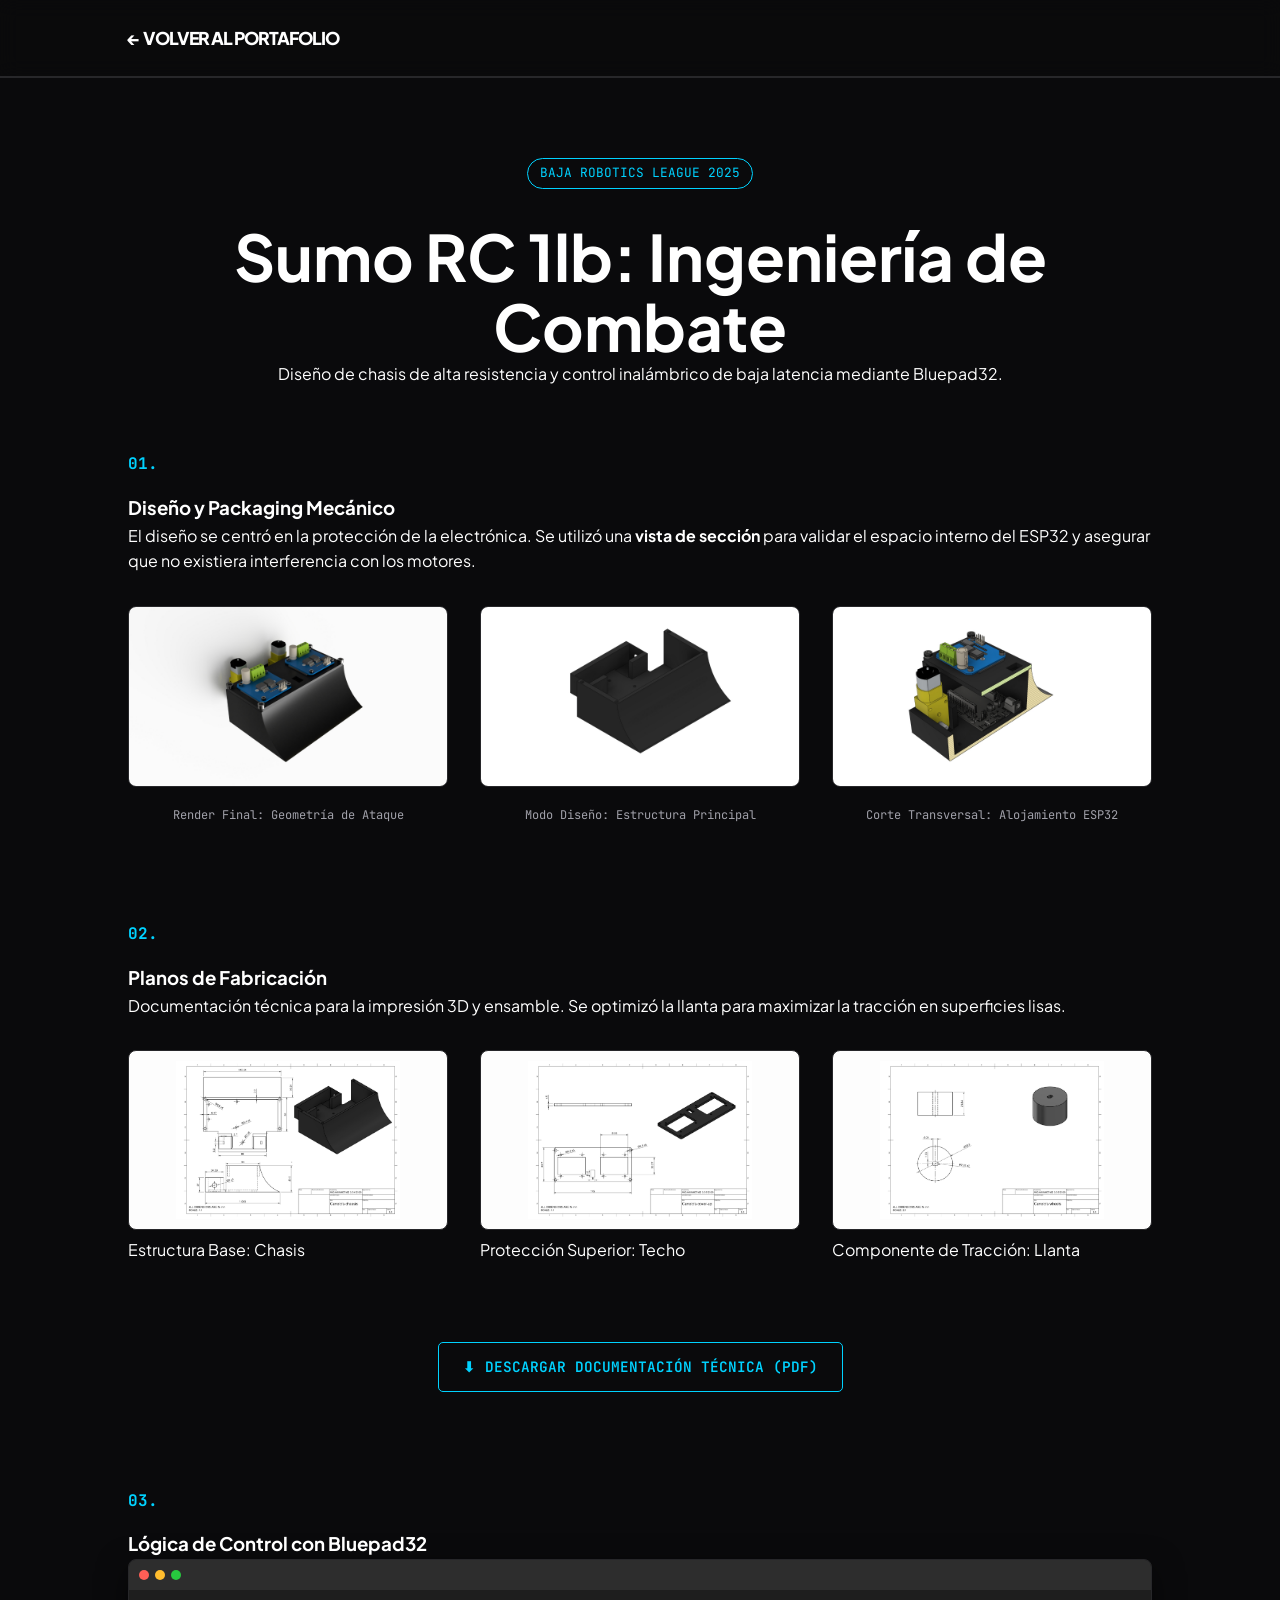
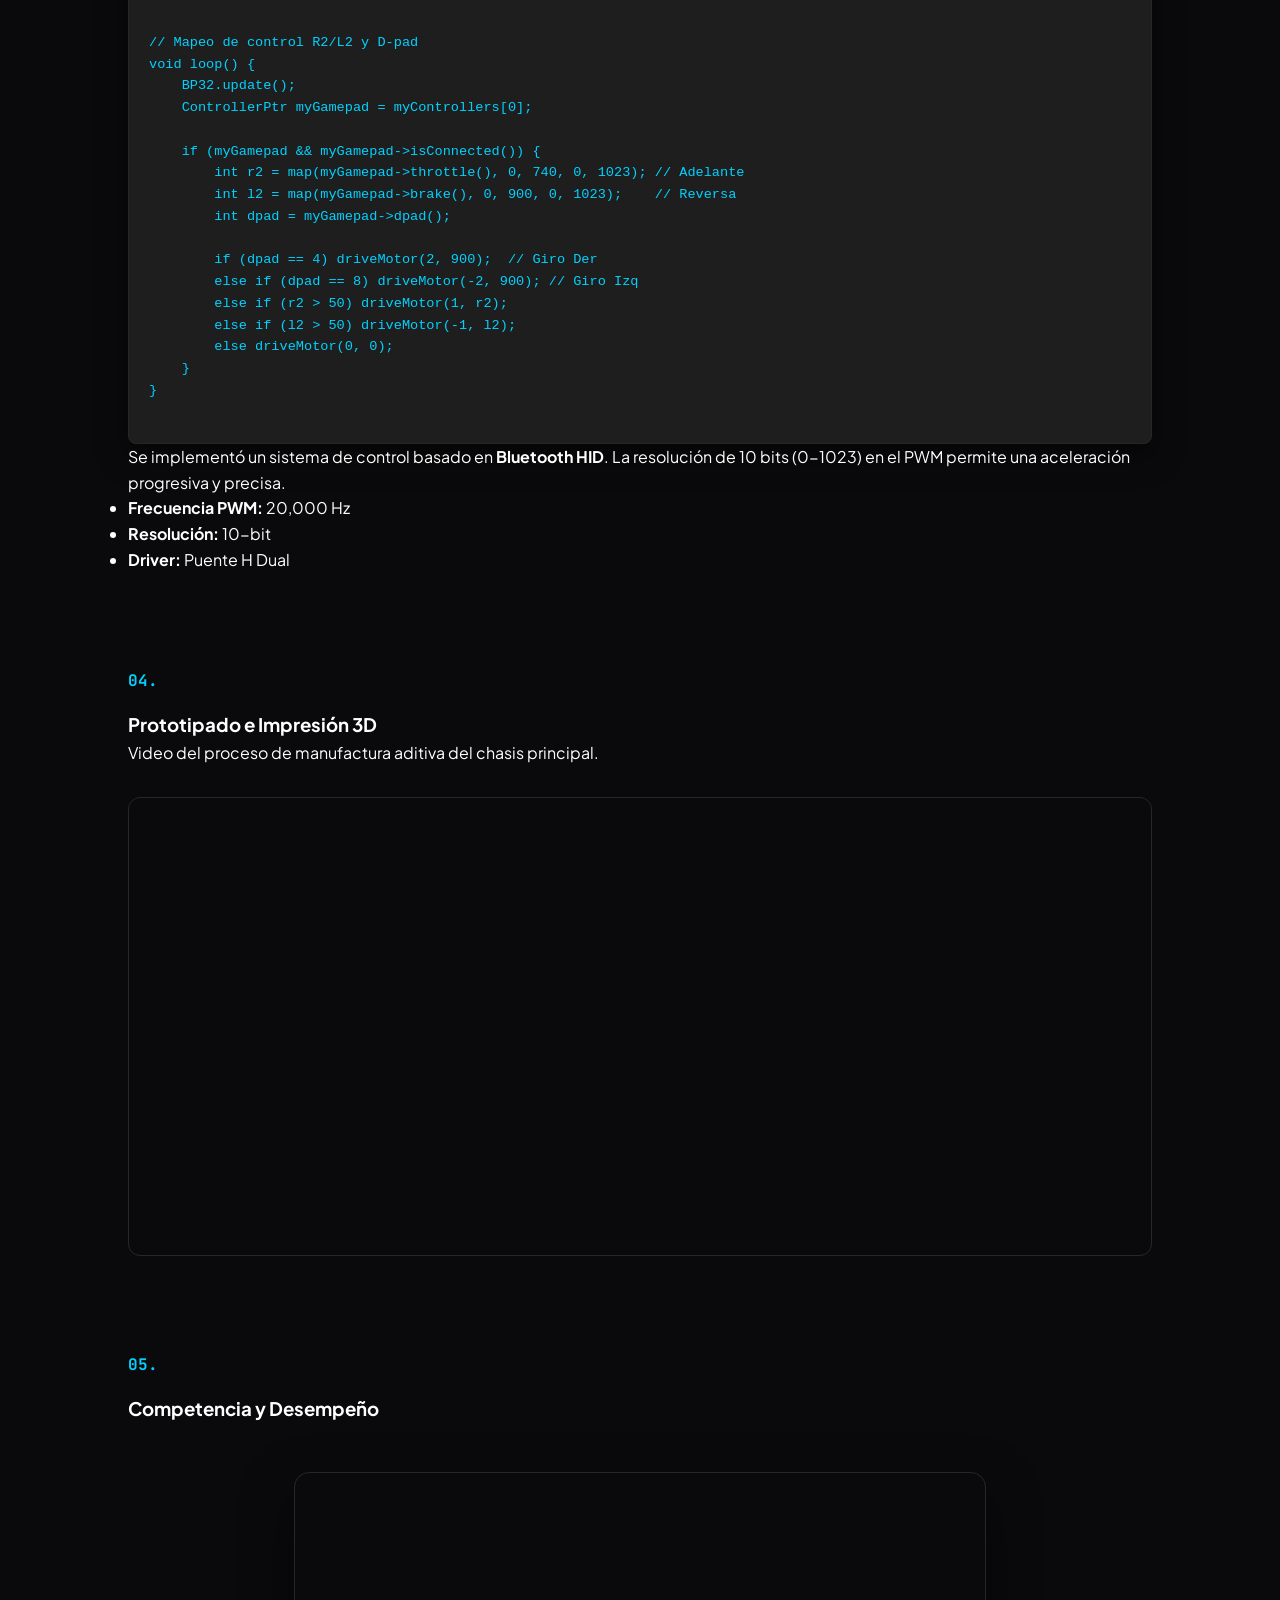
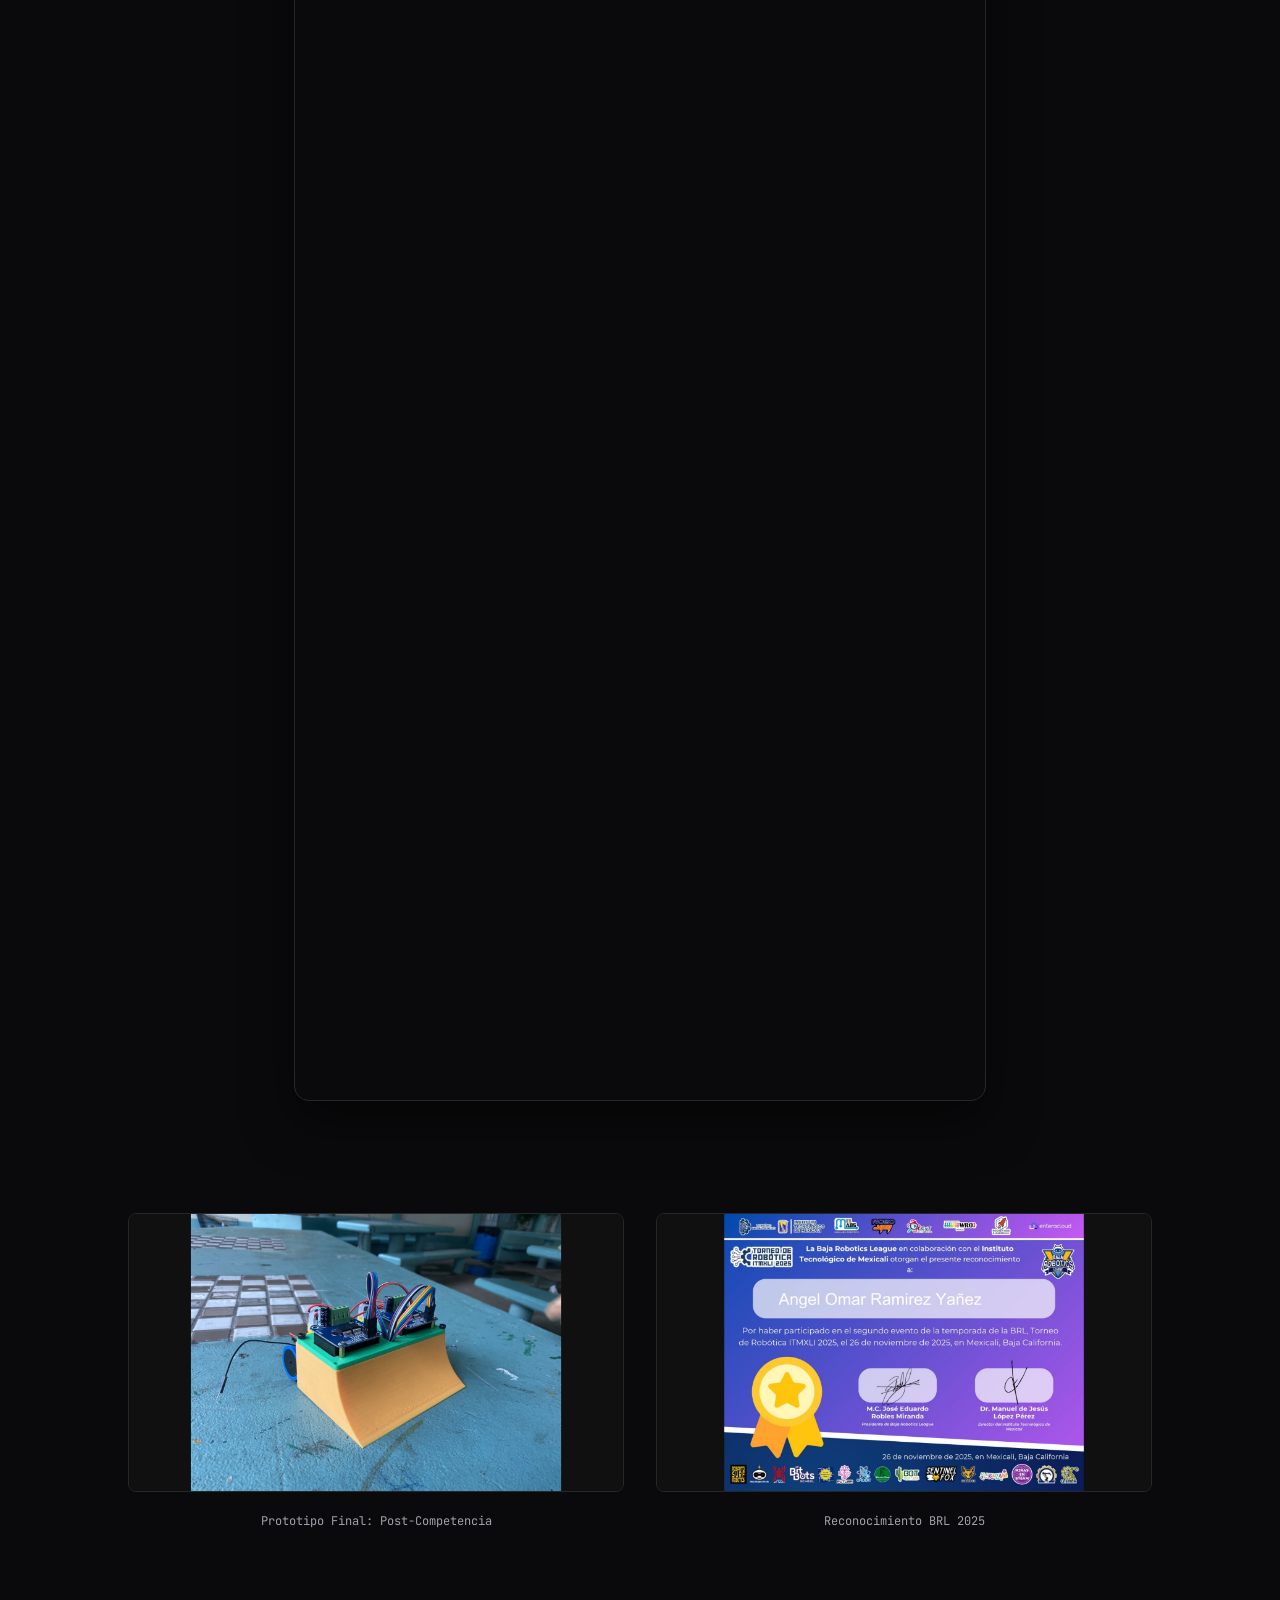
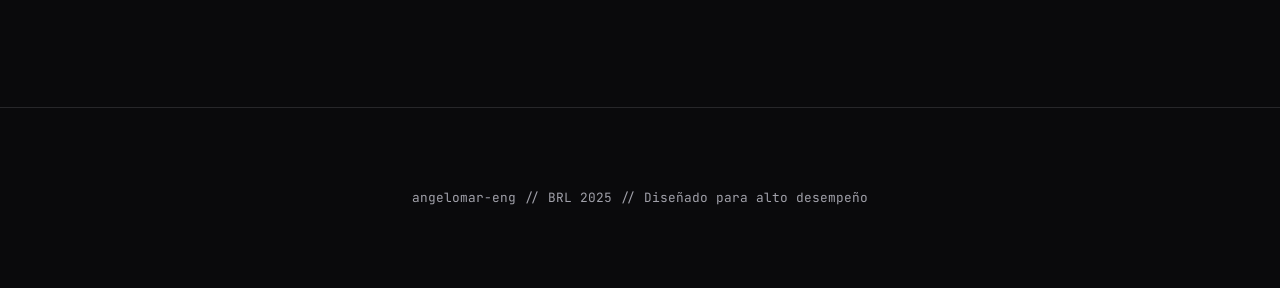
==== commit dfa03c04: "Update brl2025.html" ====
--- a/proyectos/brl2025.html
+++ b/proyectos/brl2025.html
@@ -112,7 +112,7 @@
             <h3>Prototipado e Impresión 3D</h3>
             <p>Video del proceso de manufactura aditiva del chasis principal.</p>
             <div class="video-main">
-                <iframe width="560" height="315" src="https://www.youtube.com/embed/AH-uYB2Z9Ds?si=E8jdg6-_2mVZY_n-" frameborder="0" allowfullscreen></iframe>
+                <iframe width="100%" height="450" src="https://www.youtube.com/embed/AH-uYB2Z9Ds?si=E8jdg6-_2mVZY_n-" frameborder="0" allowfullscreen></iframe>
             </div>
         </section>
 
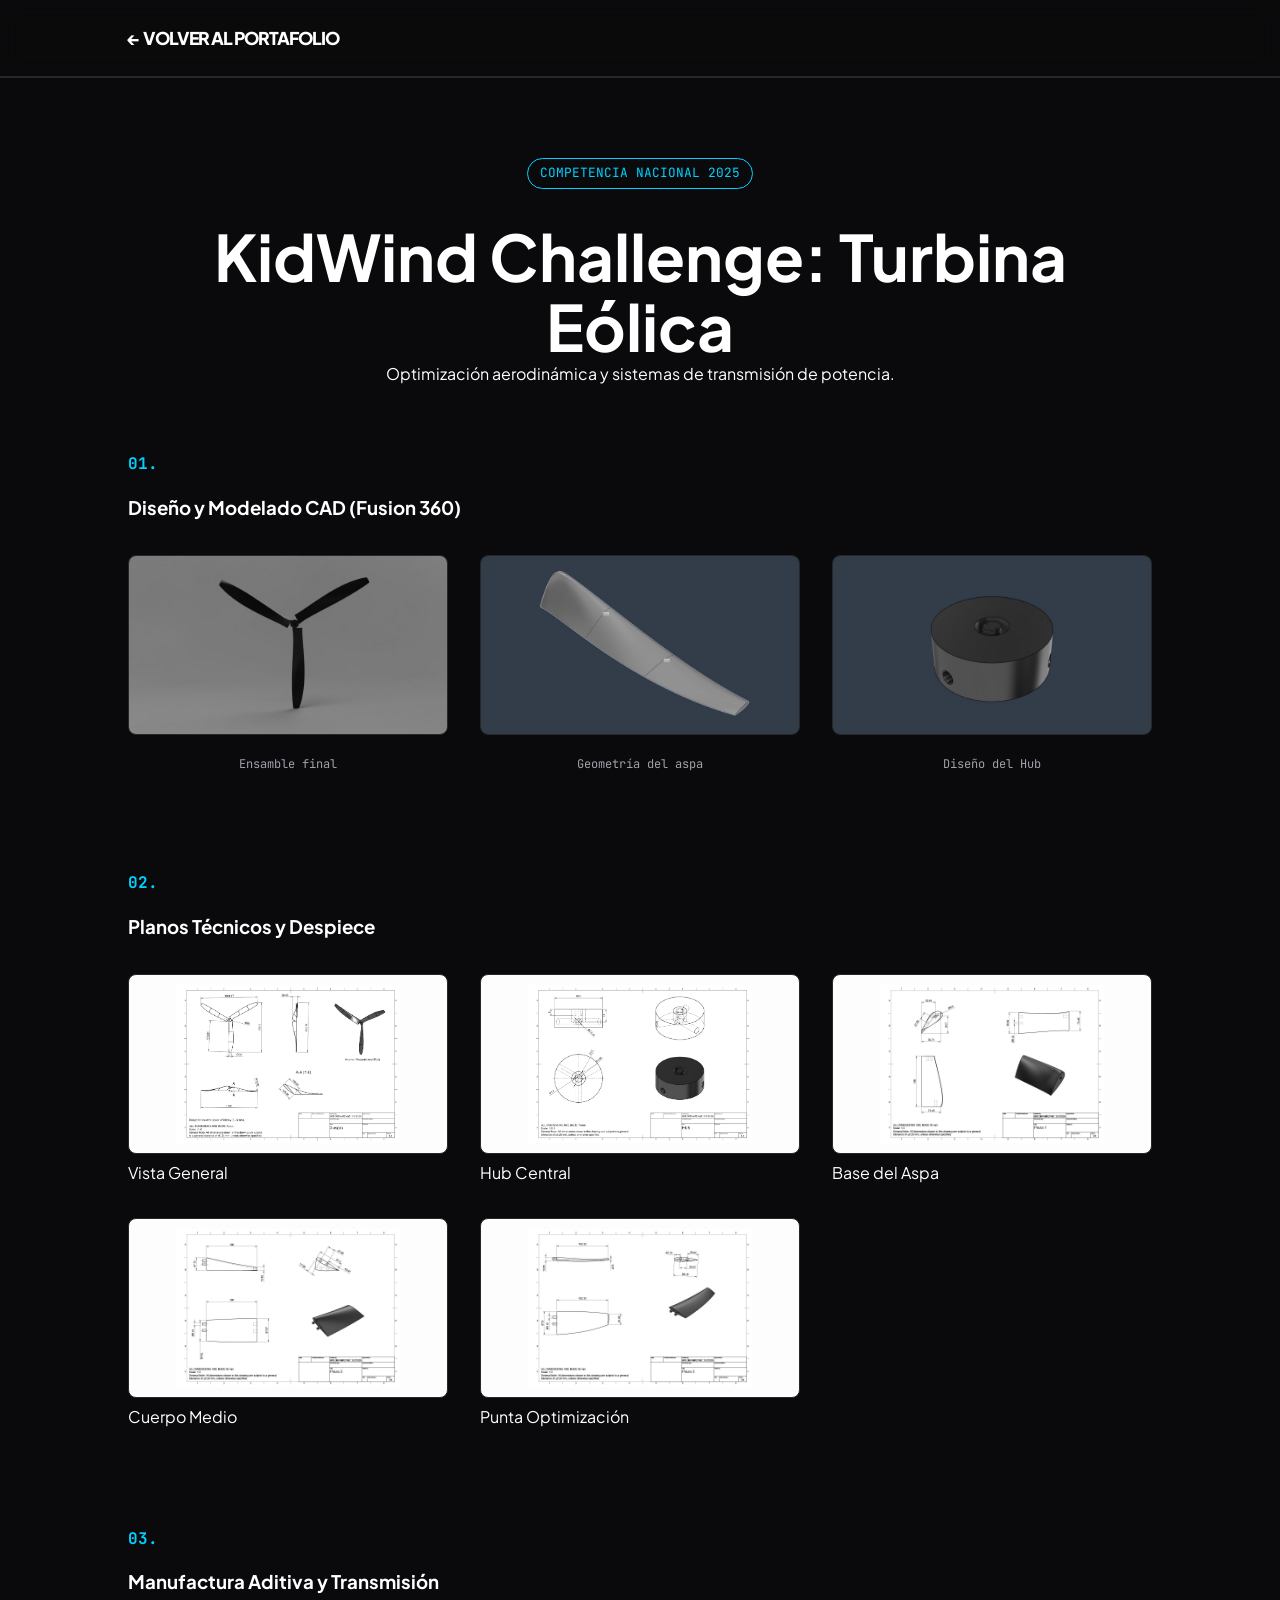
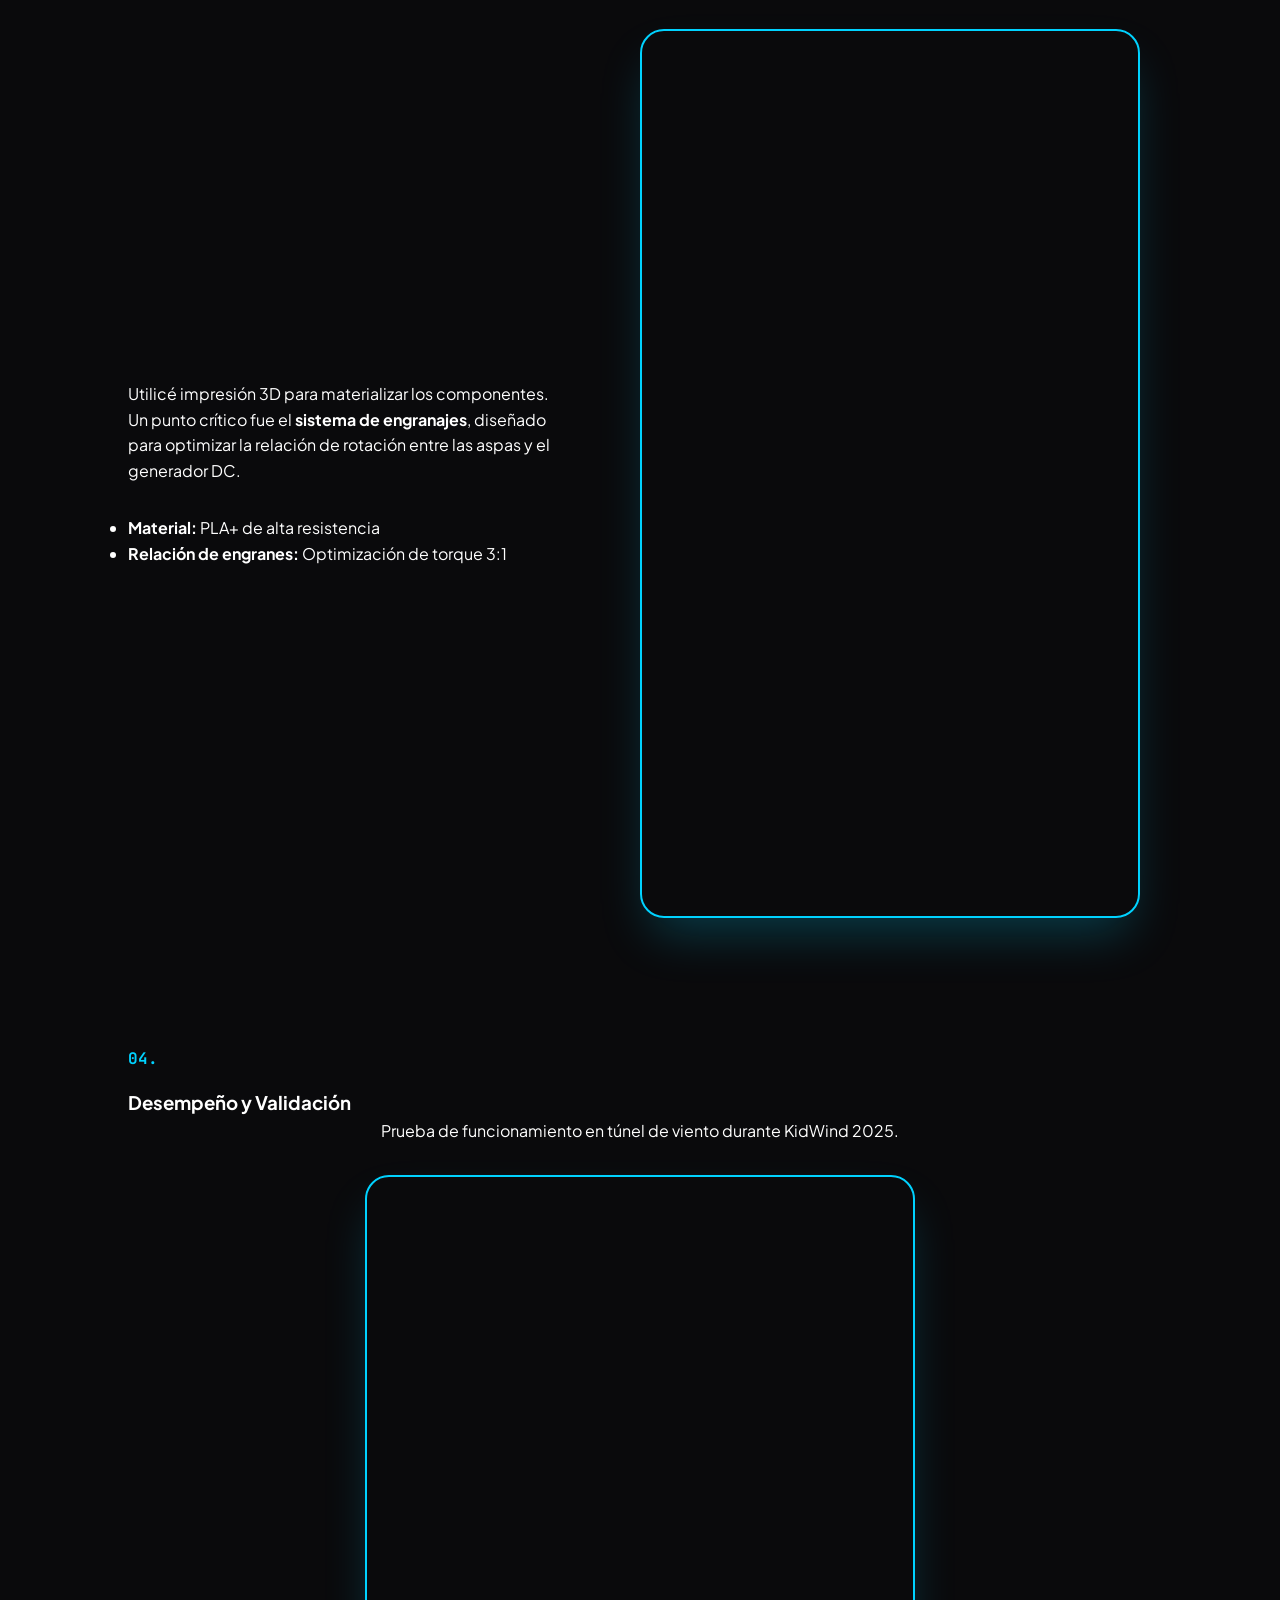
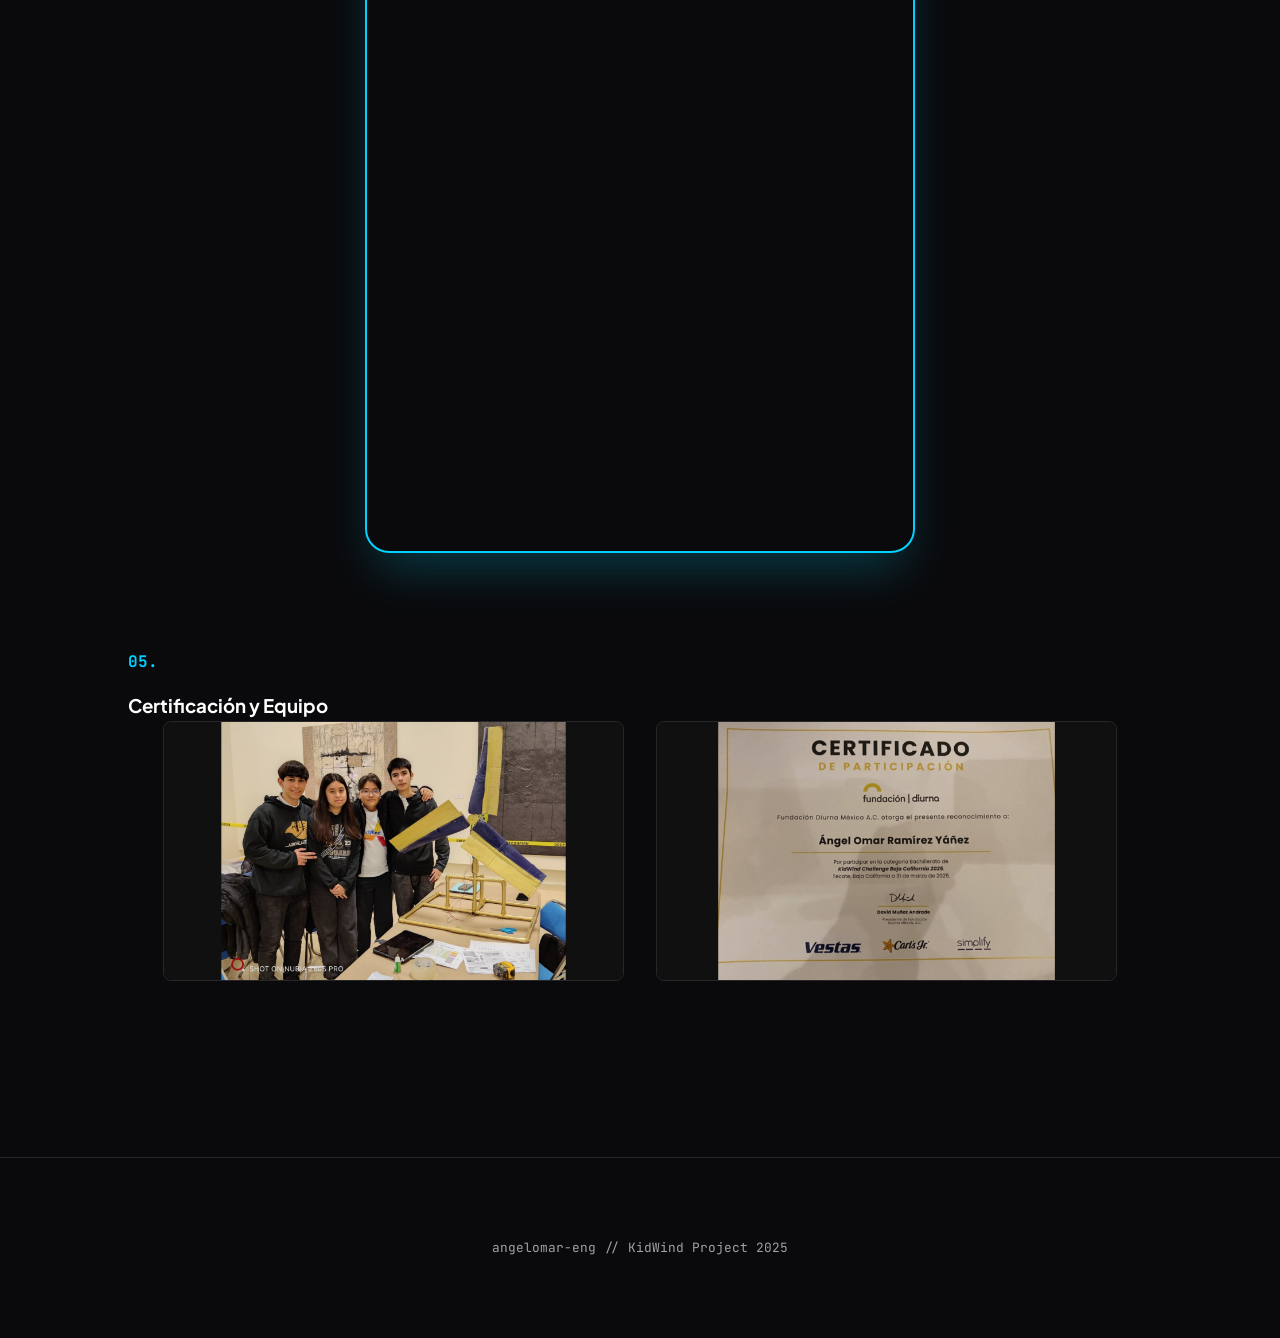
==== commit 7bc09120: "Update brl2025.html" ====
--- a/proyectos/brl2025.html
+++ b/proyectos/brl2025.html
@@ -3,11 +3,48 @@
 <head>
     <meta charset="UTF-8">
     <meta name="viewport" content="width=device-width, initial-scale=1.0">
-    <title>BRL 1lb RC | Angel Omar</title>
+    <title>KidWind Challenge 2025 | Documentación Técnica</title>
     <link rel="stylesheet" href="../style.css">
     <link href="https://fonts.googleapis.com/css2?family=Plus+Jakarta+Sans:wght@300;400;600;800&family=JetBrains+Mono&display=swap" rel="stylesheet">
+    
+    <style>
+        /* ESTA ES LA SOLUCIÓN DEFINITIVA */
+        .video-short-imponente {
+            width: 100%;
+            max-width: 500px; /* Aquí controlas qué tan grande se ve (500px es imponente) */
+            margin: 2rem auto;
+            display: flex;
+            justify-content: center;
+        }
+
+        .video-short-imponente iframe {
+            width: 100%;
+            aspect-ratio: 9 / 16; /* Obliga a mantener el formato de celular */
+            border-radius: 24px; /* Bordes más curvos para un look moderno */
+            border: 2px solid var(--accent); /* Marco con tu color de acento */
+            box-shadow: 0 25px 50px -12px rgba(0, 210, 255, 0.25); /* Sombra con color */
+        }
+
+        /* Ajuste para que el texto no apriete al video en computadoras */
+        .seccion-grande {
+            display: grid;
+            grid-template-columns: 1fr 1.2fr; /* Le damos un poco más de espacio al video */
+            gap: 4rem;
+            align-items: center;
+        }
+
+        @media (max-width: 992px) {
+            .seccion-grande {
+                grid-template-columns: 1fr;
+                text-align: center;
+            }
+            .video-short-imponente {
+                max-width: 90%; /* En celular se adapta al ancho de pantalla */
+            }
+        }
+    </style>
 </head>
-<body>
+<body class="subpage">
 
     <nav>
         <div class="nav-container">
@@ -17,129 +54,72 @@
 
     <main class="section-container">
         <header class="project-header">
-            <span class="badge">Baja Robotics League 2025</span>
-            <h1>Sumo RC 1lb: Ingeniería de Combate</h1>
-            <p>Diseño de chasis de alta resistencia y control inalámbrico de baja latencia mediante Bluepad32.</p>
+            <span class="badge">Competencia Nacional 2025</span>
+            <h1>KidWind Challenge: Turbina Eólica</h1>
+            <p>Optimización aerodinámica y sistemas de transmisión de potencia.</p>
         </header>
 
         <section class="doc-section">
             <h2 class="section-number">01.</h2>
-            <h3>Diseño y Packaging Mecánico</h3>
-            <p>El diseño se centró en la protección de la electrónica. Se utilizó una <strong>vista de sección</strong> para validar el espacio interno del ESP32 y asegurar que no existiera interferencia con los motores.</p>
-            
+            <h3>Diseño y Modelado CAD (Fusion 360)</h3>
             <div class="image-grid">
-                <div class="card">
-                    <img src="../img/brl/RenderIMG.jpg" alt="Render Sumo">
-                    <p class="caption">Render Final: Geometría de Ataque</p>
-                </div>
-                <div class="card">
-                    <img src="../img/brl/ChasisIMG.jpg" alt="Diseño Chasis">
-                    <p class="caption">Modo Diseño: Estructura Principal</p>
-                </div>
-                <div class="card">
-                    <img src="../img/brl/ESP32IMG.jpg" alt="Vista de Corte">
-                    <p class="caption">Corte Transversal: Alojamiento ESP32</p>
-                </div>
+                <div class="card"><img src="../img/kidwind/Render.jpg" alt="Render"><p class="caption">Ensamble final</p></div>
+                <div class="card"><img src="../img/kidwind/AspaDesign.jpg" alt="Aspa"><p class="caption">Geometría del aspa</p></div>
+                <div class="card"><img src="../img/kidwind/Hub.jpg" alt="Hub"><p class="caption">Diseño del Hub</p></div>
             </div>
         </section>
 
         <section class="doc-section">
             <h2 class="section-number">02.</h2>
-            <h3>Planos de Fabricación</h3>
-            <p>Documentación técnica para la impresión 3D y ensamble. Se optimizó la llanta para maximizar la tracción en superficies lisas.</p>
-            
+            <h3>Planos Técnicos y Despiece</h3>
             <div class="blueprints-grid">
-                <div class="blueprint-item">
-                    <img src="../img/brl/ChasisDrawing.jpg" alt="Plano Chasis">
-                    <span>Estructura Base: Chasis</span>
-                </div>
-                <div class="blueprint-item">
-                    <img src="../img/brl/TechoDrawing.jpg" alt="Plano Techo">
-                    <span>Protección Superior: Techo</span>
-                </div>
-                <div class="blueprint-item">
-                    <img src="../img/brl/RuedaDrawing.jpg" alt="Plano Llanta">
-                    <span>Componente de Tracción: Llanta</span>
-                </div>
-            </div>
-            
-            <div style="text-align: center; margin-top: 3rem;">
-                <a href="../docs/DrawingsBRL2025.zip" download class="btn-download">
-                    <span>⬇</span> DESCARGAR DOCUMENTACIÓN TÉCNICA (PDF)
-                </a>
+                <div class="blueprint-item"><img src="../img/kidwind/AspaCompletaDrawing.jpg" alt="Plano"><span>Vista General</span></div>
+                <div class="blueprint-item"><img src="../img/kidwind/HubDrawing.jpg" alt="Plano"><span>Hub Central</span></div>
+                <div class="blueprint-item"><img src="../img/kidwind/Pieza1Drawing.jpg" alt="Plano"><span>Base del Aspa</span></div>
+                <div class="blueprint-item"><img src="../img/kidwind/Pieza2Drawing.jpg" alt="Plano"><span>Cuerpo Medio</span></div>
+                <div class="blueprint-item"><img src="../img/kidwind/Pieza3Drawing.jpg" alt="Plano"><span>Punta Optimización</span></div>
             </div>
         </section>
 
         <section class="doc-section">
             <h2 class="section-number">03.</h2>
-            <h3>Lógica de Control con Bluepad32</h3>
-            <div class="grid-2">
-                <div class="code-window">
-                    <div class="code-header"><span></span><span></span><span></span></div>
-                    <pre><code>
-// Mapeo de control R2/L2 y D-pad
-void loop() {
-    BP32.update();
-    ControllerPtr myGamepad = myControllers[0];
-
-    if (myGamepad && myGamepad->isConnected()) {
-        int r2 = map(myGamepad->throttle(), 0, 740, 0, 1023); // Adelante
-        int l2 = map(myGamepad->brake(), 0, 900, 0, 1023);    // Reversa
-        int dpad = myGamepad->dpad();
-
-        if (dpad == 4) driveMotor(2, 900);  // Giro Der
-        else if (dpad == 8) driveMotor(-2, 900); // Giro Izq
-        else if (r2 > 50) driveMotor(1, r2);
-        else if (l2 > 50) driveMotor(-1, l2);
-        else driveMotor(0, 0);
-    }
-}
-                    </code></pre>
+            <h3>Manufactura Aditiva y Transmisión</h3>
+            <div class="seccion-grande">
+                <div>
+                    <p>Utilicé impresión 3D para materializar los componentes. Un punto crítico fue el <strong>sistema de engranajes</strong>, diseñado para optimizar la relación de rotación entre las aspas y el generador DC.</p>
+                    <ul class="tech-list" style="margin-top: 2rem;">
+                        <li><strong>Material:</strong> PLA+ de alta resistencia</li>
+                        <li><strong>Relación de engranes:</strong> Optimización de torque 3:1</li>
+                    </ul>
                 </div>
-                <div>
-                    <p>Se implementó un sistema de control basado en <strong>Bluetooth HID</strong>. La resolución de 10 bits (0-1023) en el PWM permite una aceleración progresiva y precisa.</p>
-                    <ul class="tech-list">
-                        <li><strong>Frecuencia PWM:</strong> 20,000 Hz</li>
-                        <li><strong>Resolución:</strong> 10-bit</li>
-                        <li><strong>Driver:</strong> Puente H Dual</li>
-                    </ul>
+                
+                <div class="video-short-imponente">
+                    <iframe src="https://www.youtube.com/embed/mC_pTLnsMnY" frameborder="0" allowfullscreen></iframe>
                 </div>
             </div>
         </section>
 
         <section class="doc-section">
             <h2 class="section-number">04.</h2>
-            <h3>Prototipado e Impresión 3D</h3>
-            <p>Video del proceso de manufactura aditiva del chasis principal.</p>
-            <div class="video-main">
-                <iframe width="100%" height="450" src="https://www.youtube.com/embed/AH-uYB2Z9Ds?si=E8jdg6-_2mVZY_n-" frameborder="0" allowfullscreen></iframe>
+            <h3>Desempeño y Validación</h3>
+            <p style="text-align: center; margin-bottom: 2rem;">Prueba de funcionamiento en túnel de viento durante KidWind 2025.</p>
+            
+            <div class="video-short-imponente" style="max-width: 550px;"> <iframe src="https://www.youtube.com/embed/QV45kja1STc" frameborder="0" allowfullscreen></iframe>
             </div>
         </section>
 
         <section class="doc-section">
             <h2 class="section-number">05.</h2>
-            <h3>Competencia y Desempeño</h3>
+            <h3>Certificación y Equipo</h3>
             <div class="recognition-grid">
-                <div class="video-short-container">
-                    <iframe width="692" height="1229" src="https://www.youtube.com/embed/wLAHy4wLN7E" frameborder="0" allowfullscreen></iframe>
-                </div>
-                
-                <div class="image-grid">
-                    <div class="card">
-                        <img src="../img/brl/Ensamble.jpg" alt="Sumo Ensamblado">
-                        <p class="caption">Prototipo Final: Post-Competencia</p>
-                    </div>
-                    <div class="card">
-                        <img src="../img/brl/CertificadoPage.jpg" alt="Certificado">
-                        <p class="caption">Reconocimiento BRL 2025</p>
-                    </div>
-                </div>
+                <img src="../img/kidwind/Certificado.jpg" alt="Certificado" class="cert-img">
+                <img src="../img/kidwind/Equipo.jpg" alt="Equipo" class="team-img">
             </div>
         </section>
     </main>
 
     <footer>
-        <p>angelomar-eng // BRL 2025 // Diseñado para alto desempeño</p>
+        <p>angelomar-eng // KidWind Project 2025</p>
     </footer>
 
 </body>
--- a/style.css
+++ b/style.css
@@ -239,3 +239,5 @@
 
 pre { padding: 20px; color: #d4d4d4; overflow-x: auto; }
 code { color: var(--accent); }
+
+ 
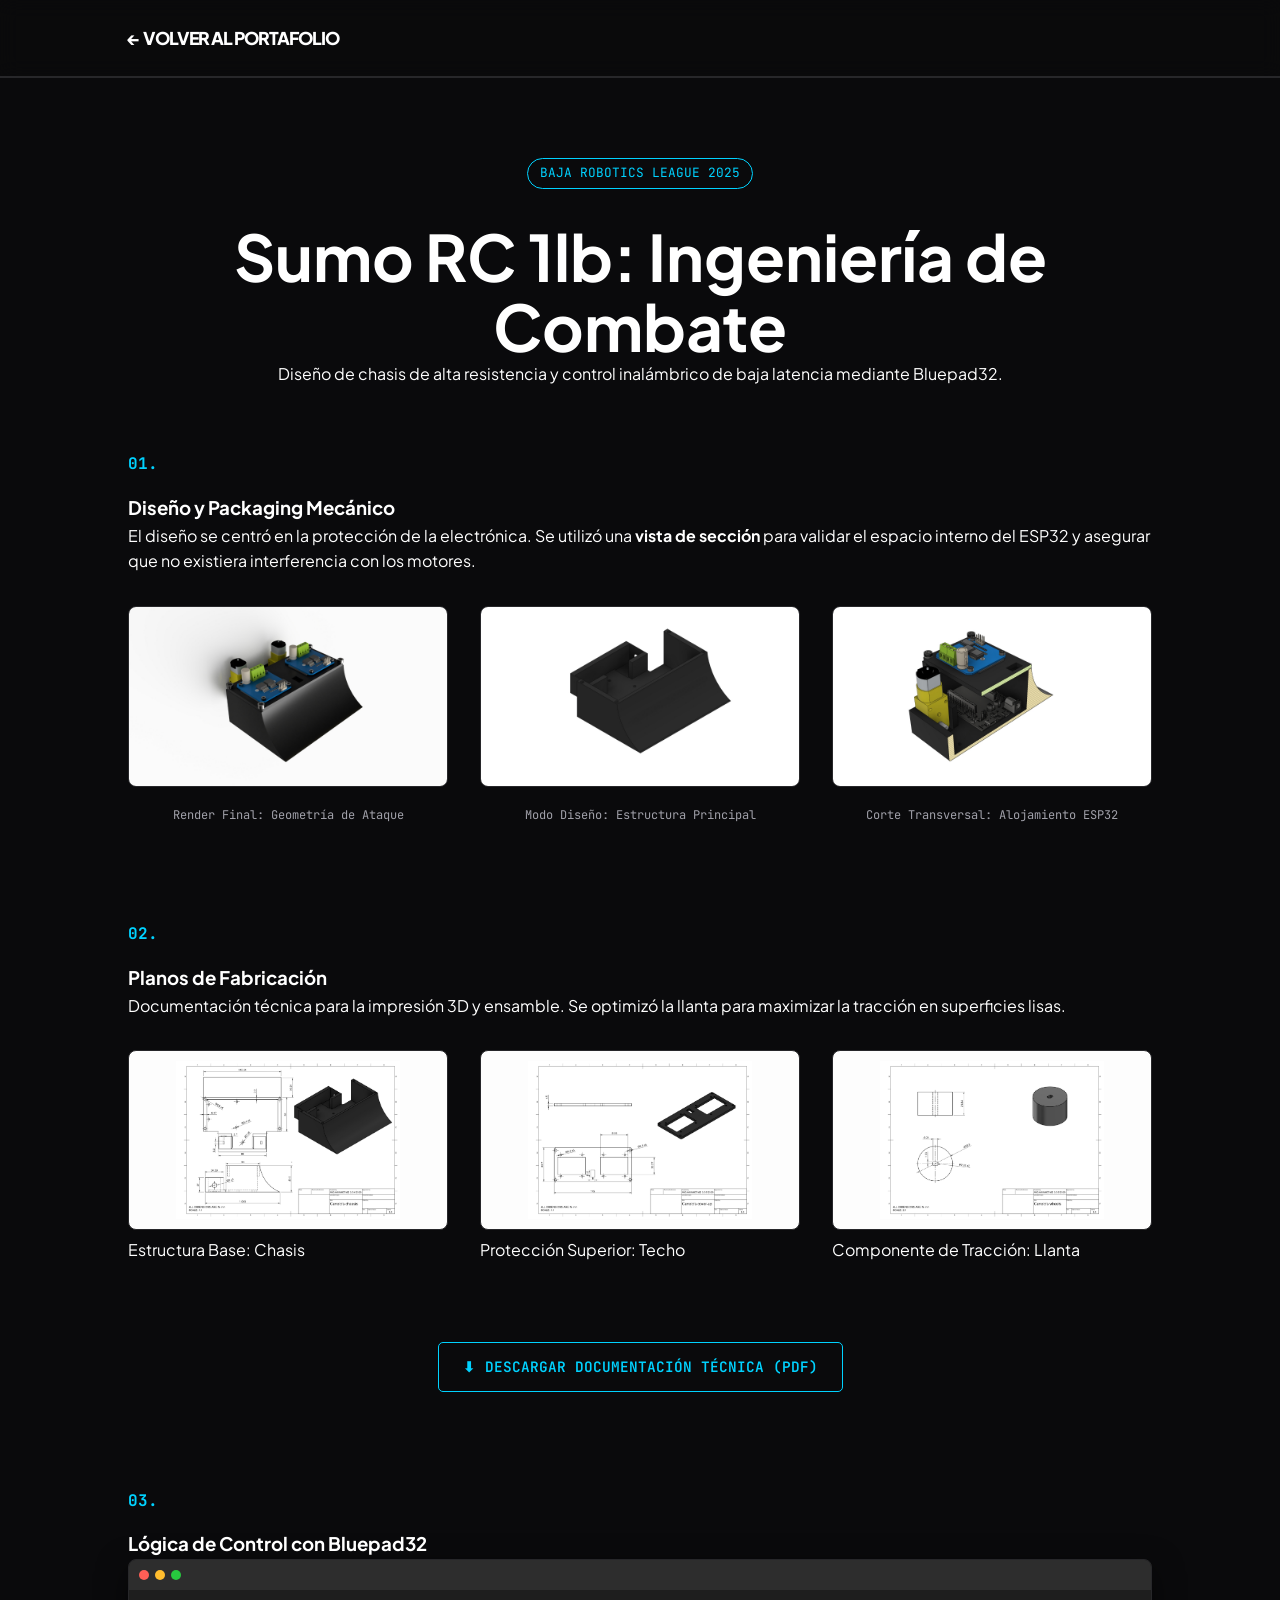
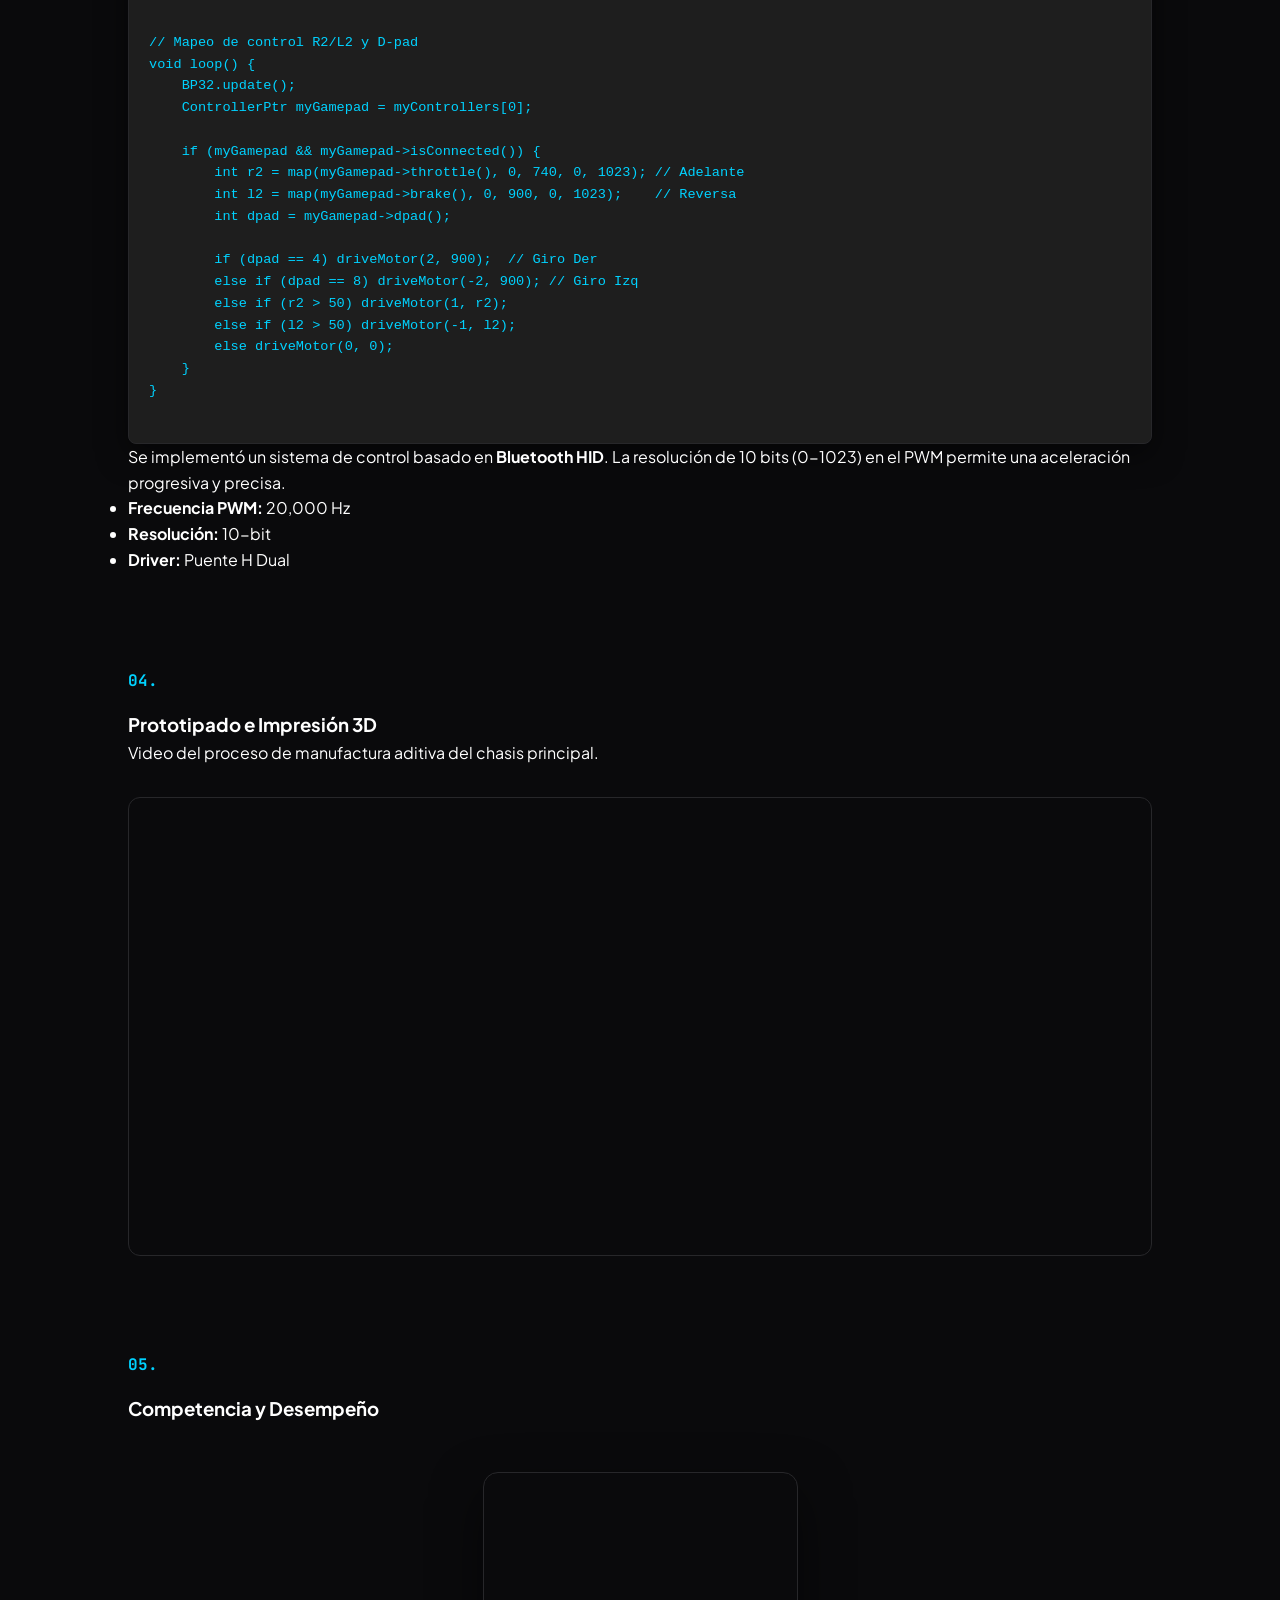
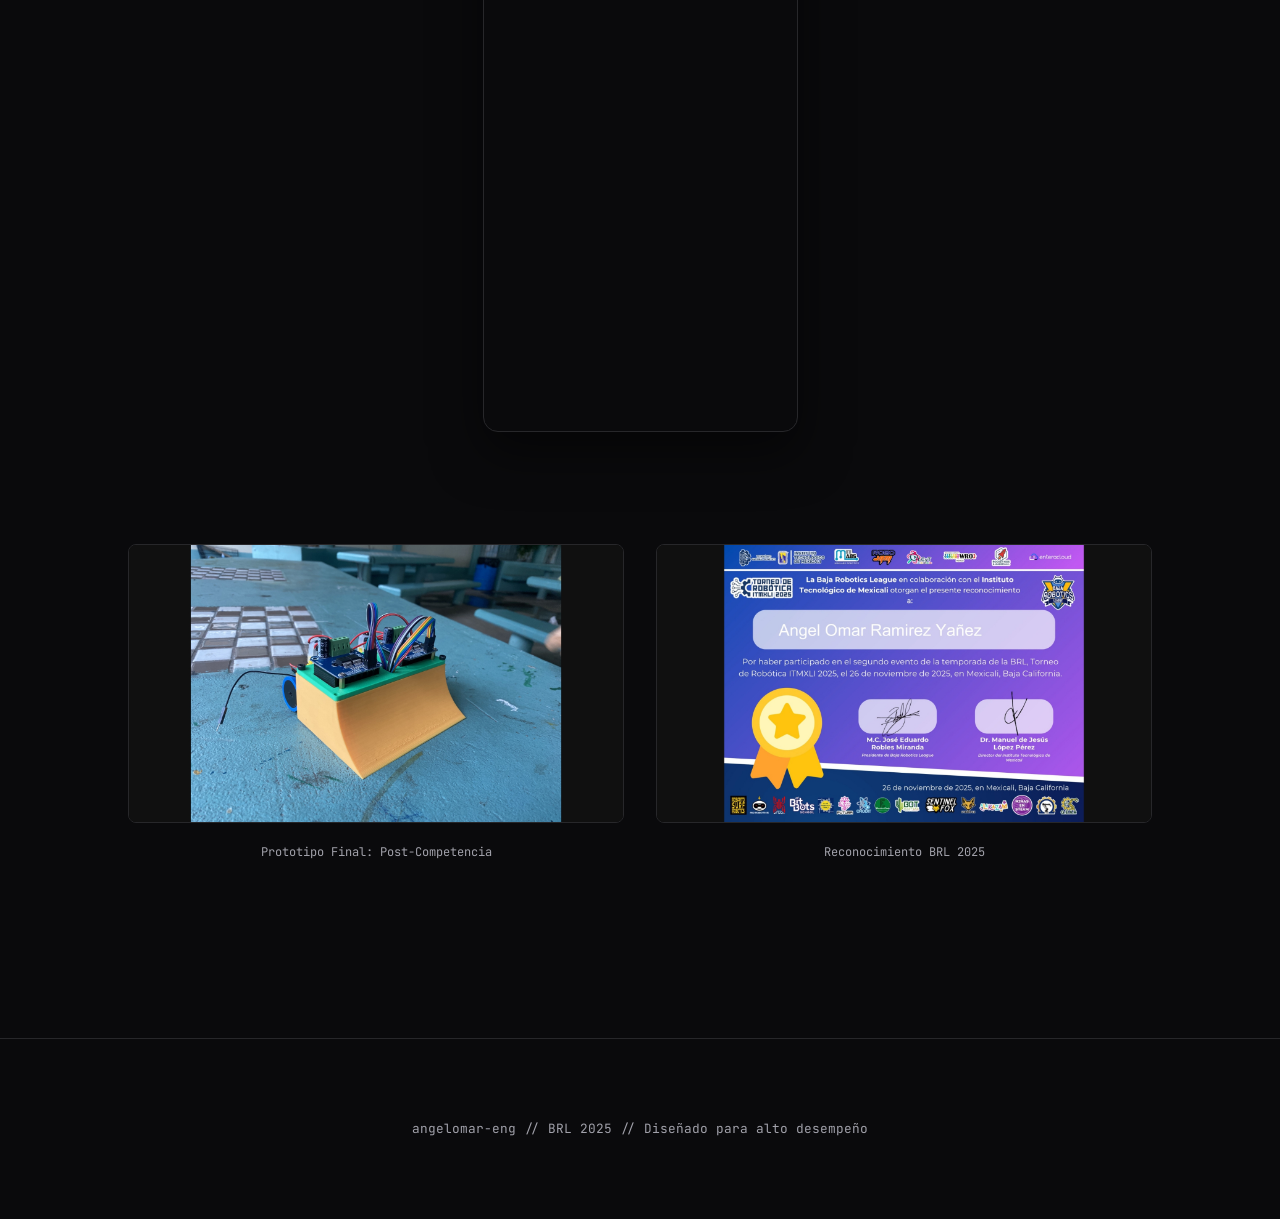
==== commit fea2857a: "Update brl2025.html" ====
--- a/proyectos/brl2025.html
+++ b/proyectos/brl2025.html
@@ -3,48 +3,11 @@
 <head>
     <meta charset="UTF-8">
     <meta name="viewport" content="width=device-width, initial-scale=1.0">
-    <title>KidWind Challenge 2025 | Documentación Técnica</title>
+    <title>BRL 1lb RC | Angel Omar</title>
     <link rel="stylesheet" href="../style.css">
     <link href="https://fonts.googleapis.com/css2?family=Plus+Jakarta+Sans:wght@300;400;600;800&family=JetBrains+Mono&display=swap" rel="stylesheet">
-    
-    <style>
-        /* ESTA ES LA SOLUCIÓN DEFINITIVA */
-        .video-short-imponente {
-            width: 100%;
-            max-width: 500px; /* Aquí controlas qué tan grande se ve (500px es imponente) */
-            margin: 2rem auto;
-            display: flex;
-            justify-content: center;
-        }
-
-        .video-short-imponente iframe {
-            width: 100%;
-            aspect-ratio: 9 / 16; /* Obliga a mantener el formato de celular */
-            border-radius: 24px; /* Bordes más curvos para un look moderno */
-            border: 2px solid var(--accent); /* Marco con tu color de acento */
-            box-shadow: 0 25px 50px -12px rgba(0, 210, 255, 0.25); /* Sombra con color */
-        }
-
-        /* Ajuste para que el texto no apriete al video en computadoras */
-        .seccion-grande {
-            display: grid;
-            grid-template-columns: 1fr 1.2fr; /* Le damos un poco más de espacio al video */
-            gap: 4rem;
-            align-items: center;
-        }
-
-        @media (max-width: 992px) {
-            .seccion-grande {
-                grid-template-columns: 1fr;
-                text-align: center;
-            }
-            .video-short-imponente {
-                max-width: 90%; /* En celular se adapta al ancho de pantalla */
-            }
-        }
-    </style>
 </head>
-<body class="subpage">
+<body>
 
     <nav>
         <div class="nav-container">
@@ -54,72 +17,129 @@
 
     <main class="section-container">
         <header class="project-header">
-            <span class="badge">Competencia Nacional 2025</span>
-            <h1>KidWind Challenge: Turbina Eólica</h1>
-            <p>Optimización aerodinámica y sistemas de transmisión de potencia.</p>
+            <span class="badge">Baja Robotics League 2025</span>
+            <h1>Sumo RC 1lb: Ingeniería de Combate</h1>
+            <p>Diseño de chasis de alta resistencia y control inalámbrico de baja latencia mediante Bluepad32.</p>
         </header>
 
         <section class="doc-section">
             <h2 class="section-number">01.</h2>
-            <h3>Diseño y Modelado CAD (Fusion 360)</h3>
+            <h3>Diseño y Packaging Mecánico</h3>
+            <p>El diseño se centró en la protección de la electrónica. Se utilizó una <strong>vista de sección</strong> para validar el espacio interno del ESP32 y asegurar que no existiera interferencia con los motores.</p>
+            
             <div class="image-grid">
-                <div class="card"><img src="../img/kidwind/Render.jpg" alt="Render"><p class="caption">Ensamble final</p></div>
-                <div class="card"><img src="../img/kidwind/AspaDesign.jpg" alt="Aspa"><p class="caption">Geometría del aspa</p></div>
-                <div class="card"><img src="../img/kidwind/Hub.jpg" alt="Hub"><p class="caption">Diseño del Hub</p></div>
+                <div class="card">
+                    <img src="../img/brl/RenderIMG.jpg" alt="Render Sumo">
+                    <p class="caption">Render Final: Geometría de Ataque</p>
+                </div>
+                <div class="card">
+                    <img src="../img/brl/ChasisIMG.jpg" alt="Diseño Chasis">
+                    <p class="caption">Modo Diseño: Estructura Principal</p>
+                </div>
+                <div class="card">
+                    <img src="../img/brl/ESP32IMG.jpg" alt="Vista de Corte">
+                    <p class="caption">Corte Transversal: Alojamiento ESP32</p>
+                </div>
             </div>
         </section>
 
         <section class="doc-section">
             <h2 class="section-number">02.</h2>
-            <h3>Planos Técnicos y Despiece</h3>
+            <h3>Planos de Fabricación</h3>
+            <p>Documentación técnica para la impresión 3D y ensamble. Se optimizó la llanta para maximizar la tracción en superficies lisas.</p>
+            
             <div class="blueprints-grid">
-                <div class="blueprint-item"><img src="../img/kidwind/AspaCompletaDrawing.jpg" alt="Plano"><span>Vista General</span></div>
-                <div class="blueprint-item"><img src="../img/kidwind/HubDrawing.jpg" alt="Plano"><span>Hub Central</span></div>
-                <div class="blueprint-item"><img src="../img/kidwind/Pieza1Drawing.jpg" alt="Plano"><span>Base del Aspa</span></div>
-                <div class="blueprint-item"><img src="../img/kidwind/Pieza2Drawing.jpg" alt="Plano"><span>Cuerpo Medio</span></div>
-                <div class="blueprint-item"><img src="../img/kidwind/Pieza3Drawing.jpg" alt="Plano"><span>Punta Optimización</span></div>
+                <div class="blueprint-item">
+                    <img src="../img/brl/ChasisDrawing.jpg" alt="Plano Chasis">
+                    <span>Estructura Base: Chasis</span>
+                </div>
+                <div class="blueprint-item">
+                    <img src="../img/brl/TechoDrawing.jpg" alt="Plano Techo">
+                    <span>Protección Superior: Techo</span>
+                </div>
+                <div class="blueprint-item">
+                    <img src="../img/brl/RuedaDrawing.jpg" alt="Plano Llanta">
+                    <span>Componente de Tracción: Llanta</span>
+                </div>
+            </div>
+            
+            <div style="text-align: center; margin-top: 3rem;">
+                <a href="../docs/DrawingsBRL2025.zip" download class="btn-download">
+                    <span>⬇</span> DESCARGAR DOCUMENTACIÓN TÉCNICA (PDF)
+                </a>
             </div>
         </section>
 
         <section class="doc-section">
             <h2 class="section-number">03.</h2>
-            <h3>Manufactura Aditiva y Transmisión</h3>
-            <div class="seccion-grande">
+            <h3>Lógica de Control con Bluepad32</h3>
+            <div class="grid-2">
+                <div class="code-window">
+                    <div class="code-header"><span></span><span></span><span></span></div>
+                    <pre><code>
+// Mapeo de control R2/L2 y D-pad
+void loop() {
+    BP32.update();
+    ControllerPtr myGamepad = myControllers[0];
+
+    if (myGamepad && myGamepad->isConnected()) {
+        int r2 = map(myGamepad->throttle(), 0, 740, 0, 1023); // Adelante
+        int l2 = map(myGamepad->brake(), 0, 900, 0, 1023);    // Reversa
+        int dpad = myGamepad->dpad();
+
+        if (dpad == 4) driveMotor(2, 900);  // Giro Der
+        else if (dpad == 8) driveMotor(-2, 900); // Giro Izq
+        else if (r2 > 50) driveMotor(1, r2);
+        else if (l2 > 50) driveMotor(-1, l2);
+        else driveMotor(0, 0);
+    }
+}
+                    </code></pre>
+                </div>
                 <div>
-                    <p>Utilicé impresión 3D para materializar los componentes. Un punto crítico fue el <strong>sistema de engranajes</strong>, diseñado para optimizar la relación de rotación entre las aspas y el generador DC.</p>
-                    <ul class="tech-list" style="margin-top: 2rem;">
-                        <li><strong>Material:</strong> PLA+ de alta resistencia</li>
-                        <li><strong>Relación de engranes:</strong> Optimización de torque 3:1</li>
+                    <p>Se implementó un sistema de control basado en <strong>Bluetooth HID</strong>. La resolución de 10 bits (0-1023) en el PWM permite una aceleración progresiva y precisa.</p>
+                    <ul class="tech-list">
+                        <li><strong>Frecuencia PWM:</strong> 20,000 Hz</li>
+                        <li><strong>Resolución:</strong> 10-bit</li>
+                        <li><strong>Driver:</strong> Puente H Dual</li>
                     </ul>
-                </div>
-                
-                <div class="video-short-imponente">
-                    <iframe src="https://www.youtube.com/embed/mC_pTLnsMnY" frameborder="0" allowfullscreen></iframe>
                 </div>
             </div>
         </section>
 
         <section class="doc-section">
             <h2 class="section-number">04.</h2>
-            <h3>Desempeño y Validación</h3>
-            <p style="text-align: center; margin-bottom: 2rem;">Prueba de funcionamiento en túnel de viento durante KidWind 2025.</p>
-            
-            <div class="video-short-imponente" style="max-width: 550px;"> <iframe src="https://www.youtube.com/embed/QV45kja1STc" frameborder="0" allowfullscreen></iframe>
+            <h3>Prototipado e Impresión 3D</h3>
+            <p>Video del proceso de manufactura aditiva del chasis principal.</p>
+            <div class="video-main">
+                <iframe width="100%" height="450" src="https://www.youtube.com/embed/AH-uYB2Z9Ds?si=tWlHapQsRSWSFesE" frameborder="0" allowfullscreen></iframe>
             </div>
         </section>
 
         <section class="doc-section">
             <h2 class="section-number">05.</h2>
-            <h3>Certificación y Equipo</h3>
+            <h3>Competencia y Desempeño</h3>
             <div class="recognition-grid">
-                <img src="../img/kidwind/Certificado.jpg" alt="Certificado" class="cert-img">
-                <img src="../img/kidwind/Equipo.jpg" alt="Equipo" class="team-img">
+                <div class="video-short-container">
+                    <iframe width="315" height="560" src="https://www.youtube.com/embed/wLAHy4wLN7E" frameborder="0" allowfullscreen></iframe>
+                </div>
+                
+                <div class="image-grid">
+                    <div class="card">
+                        <img src="../img/brl/Ensamble.jpg" alt="Sumo Ensamblado">
+                        <p class="caption">Prototipo Final: Post-Competencia</p>
+                    </div>
+                    <div class="card">
+                        <img src="../img/brl/CertificadoPage.jpg" alt="Certificado">
+                        <p class="caption">Reconocimiento BRL 2025</p>
+                    </div>
+                </div>
             </div>
         </section>
     </main>
 
     <footer>
-        <p>angelomar-eng // KidWind Project 2025</p>
+        <p>angelomar-eng // BRL 2025 // Diseñado para alto desempeño</p>
     </footer>
 
 </body>
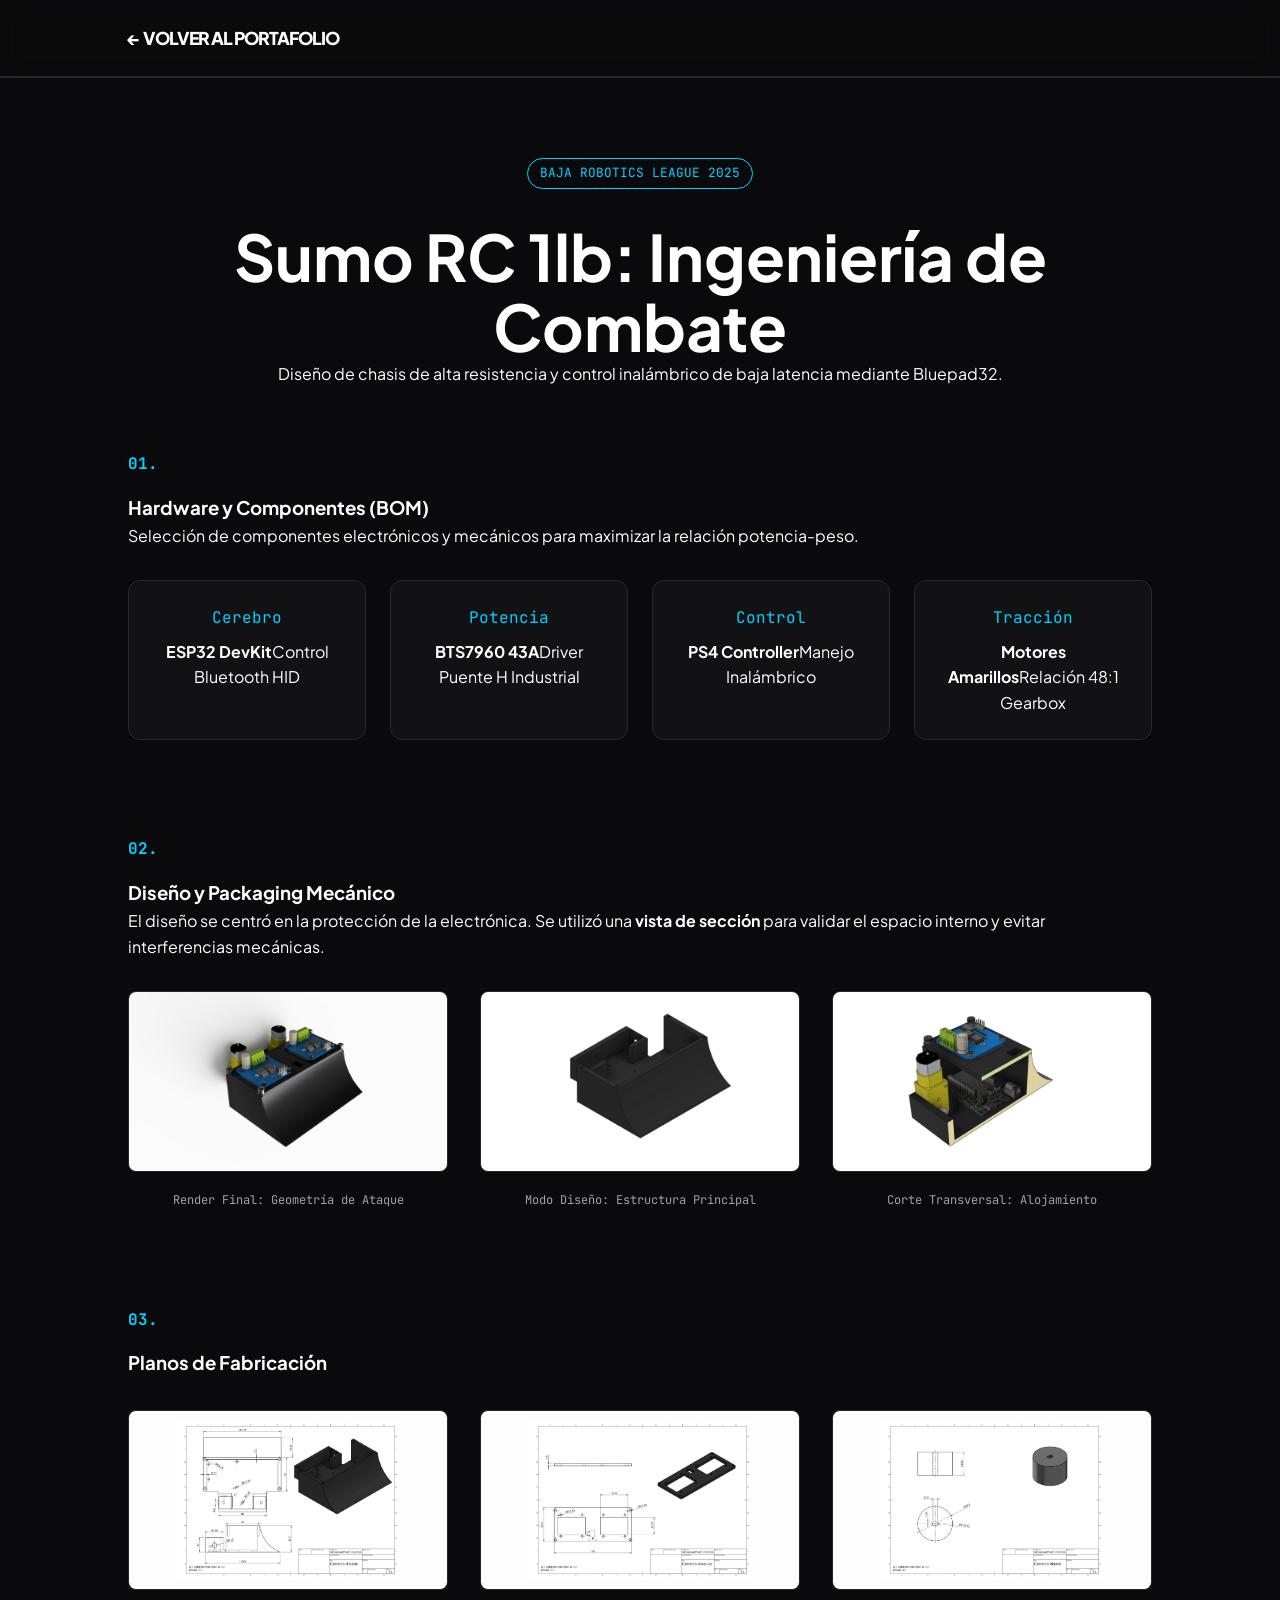
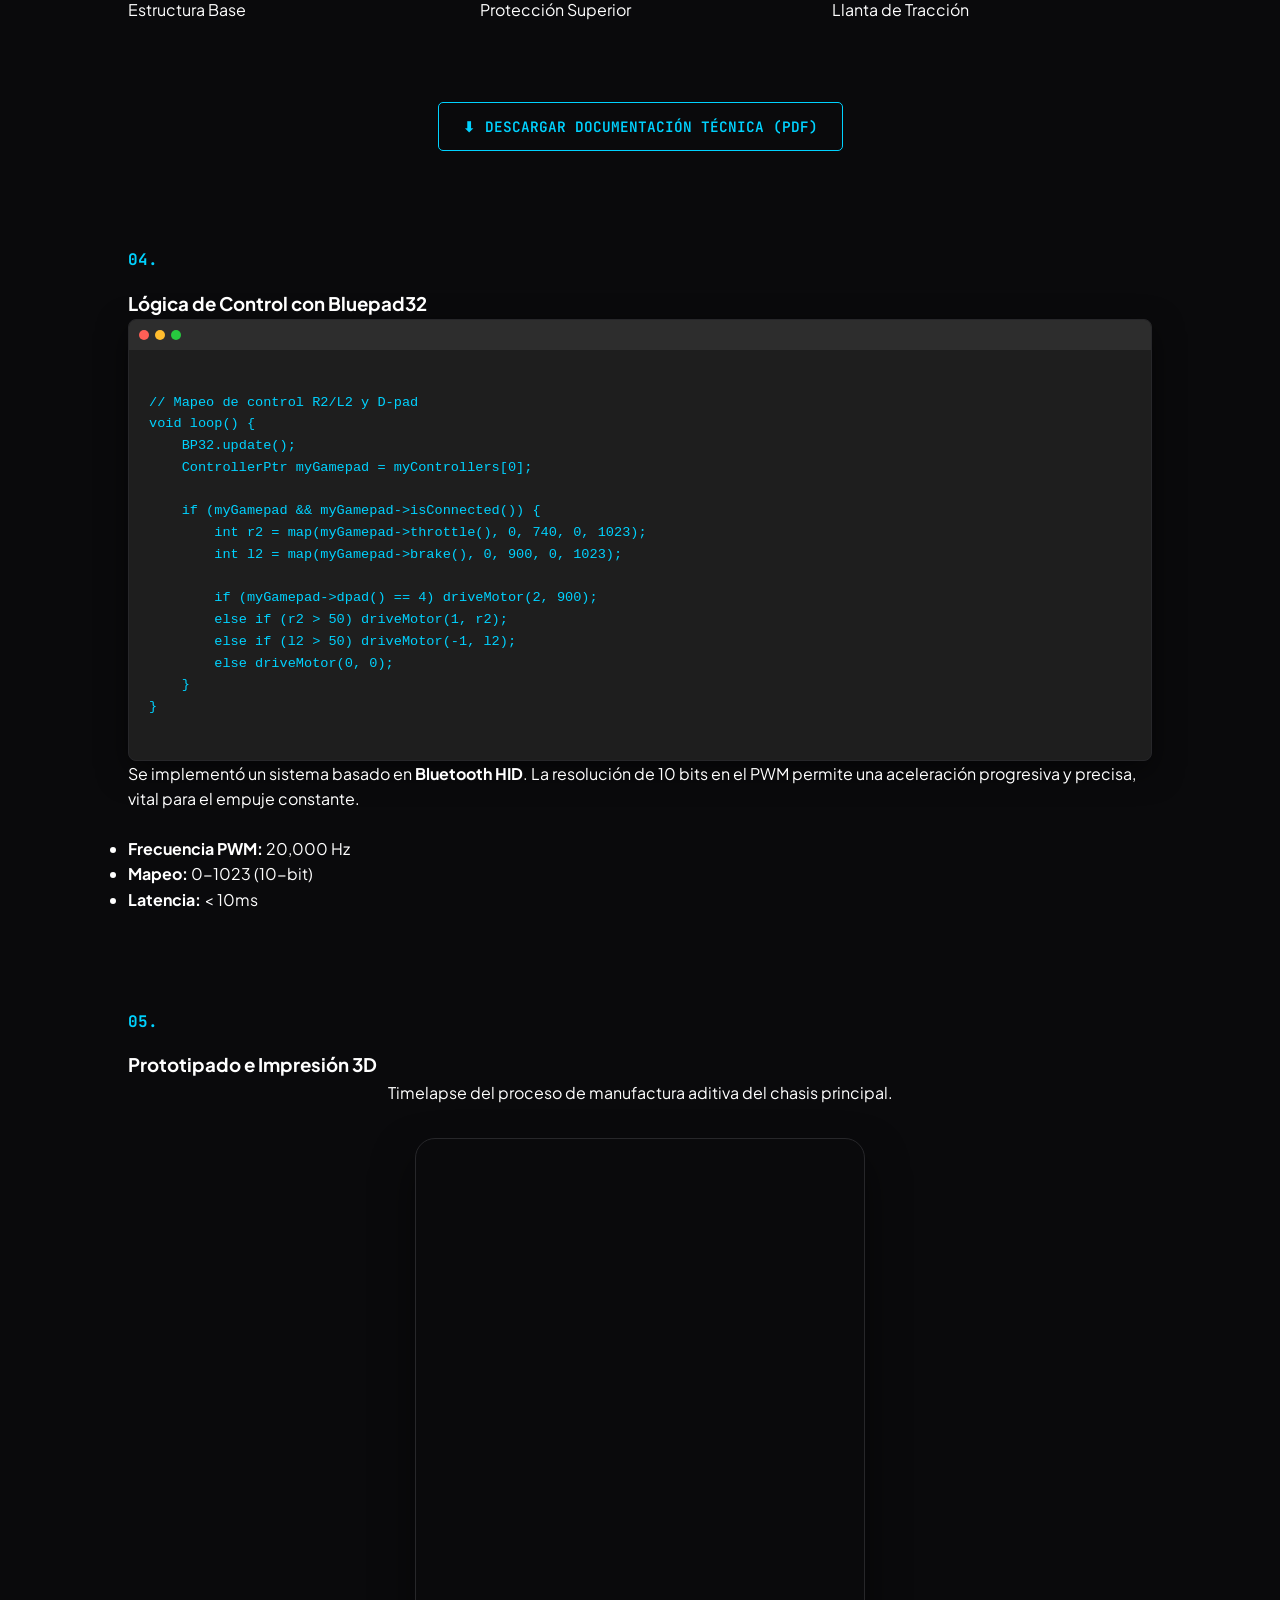
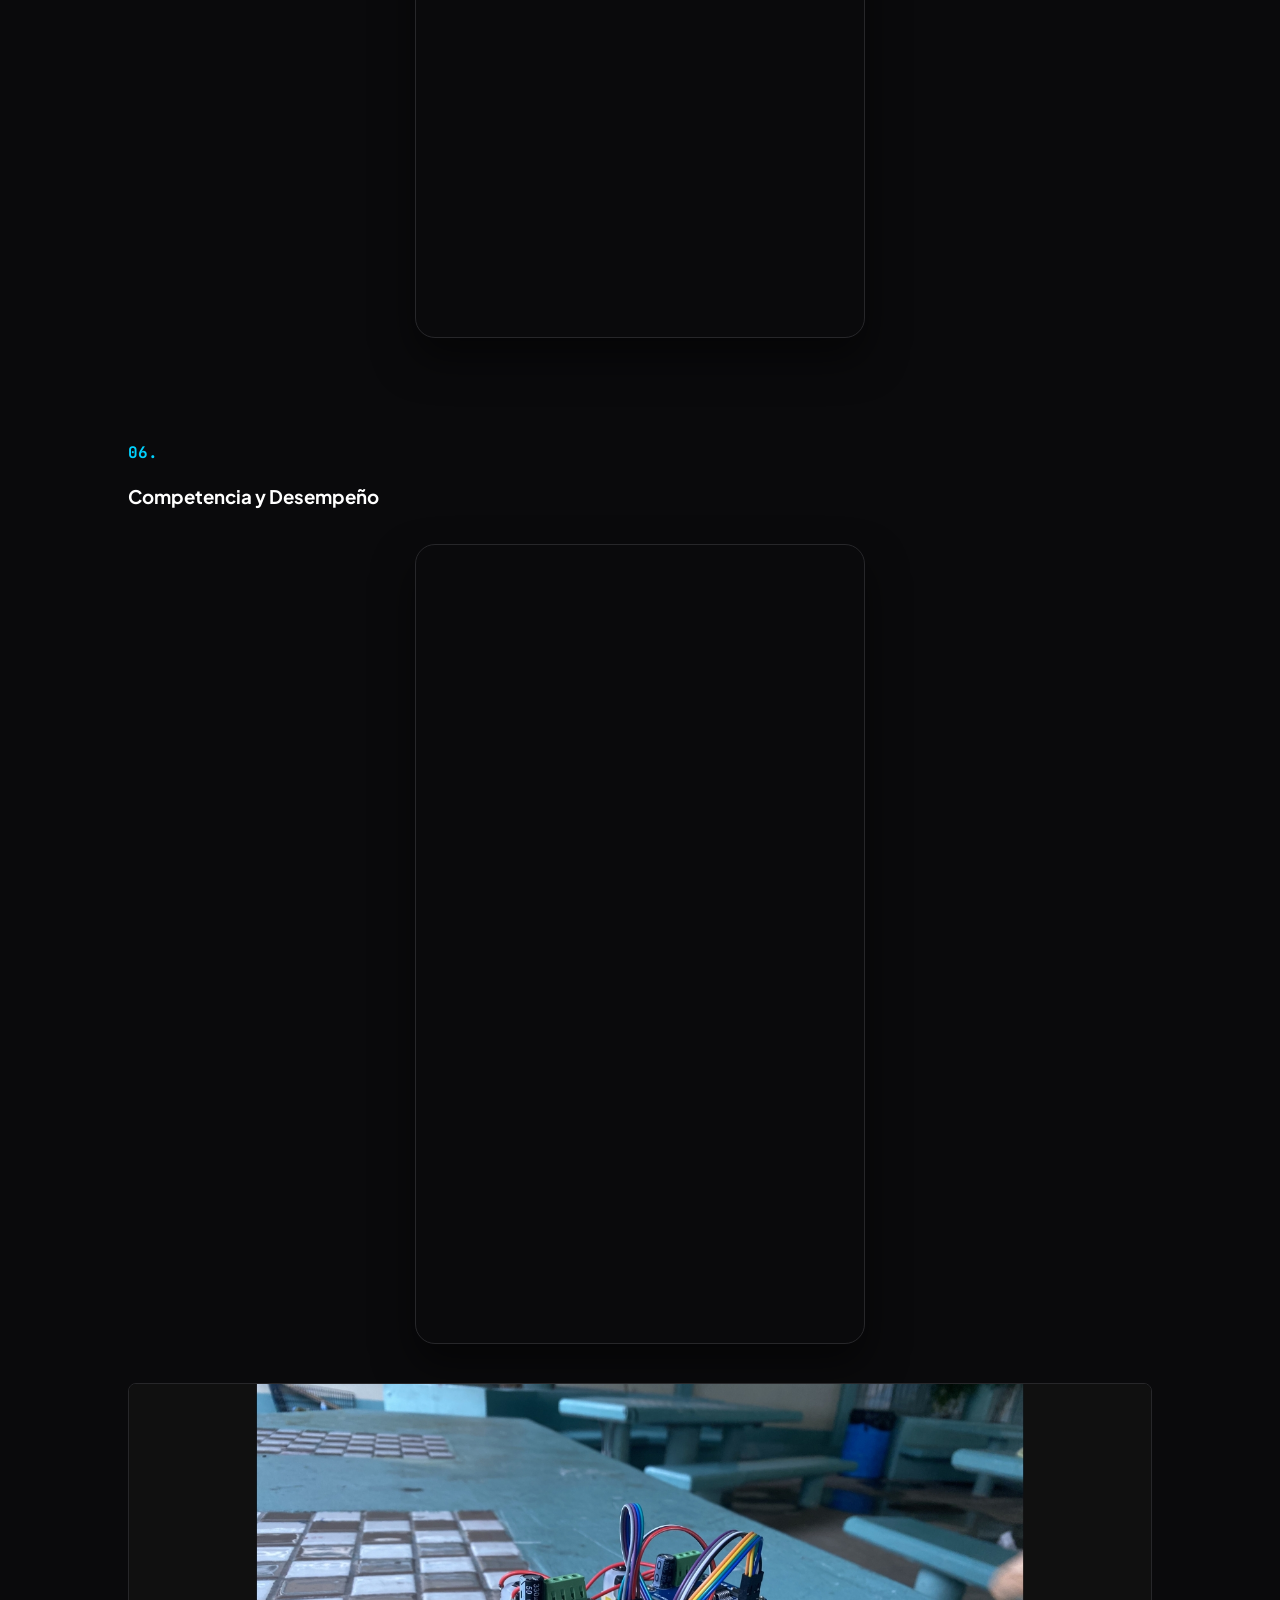
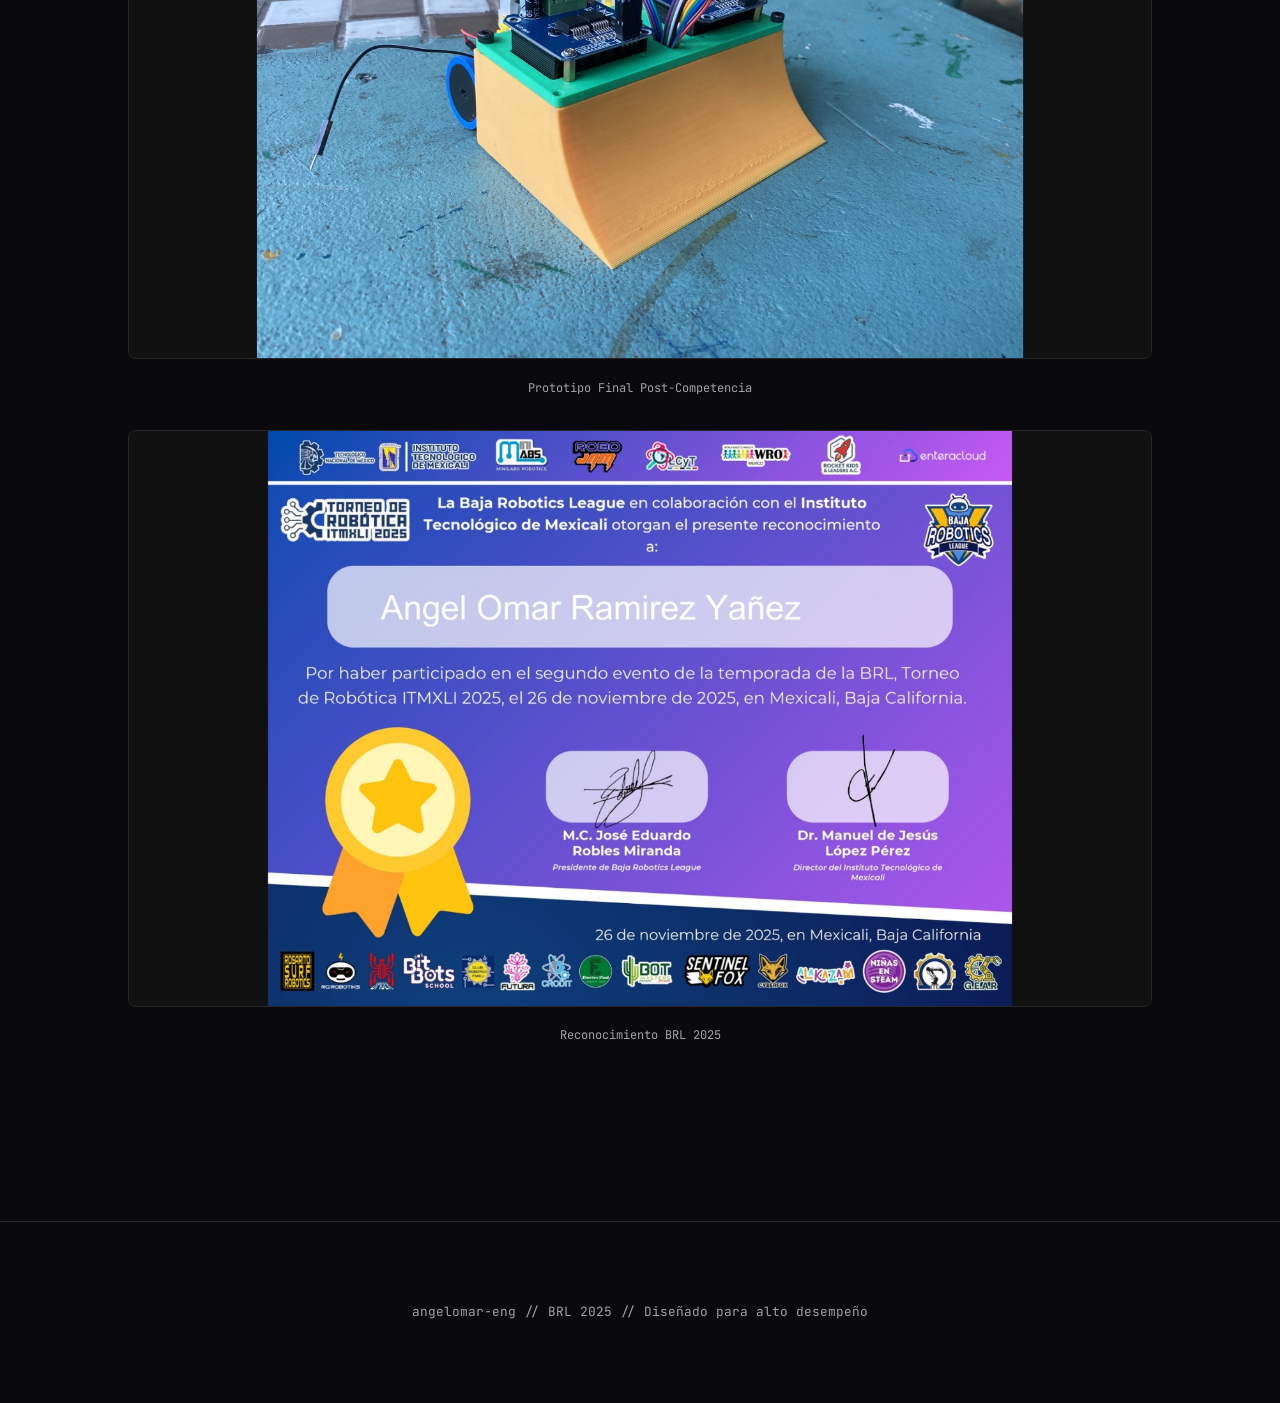
==== commit 45e73f50: "Update brl2025.html" ====
--- a/proyectos/brl2025.html
+++ b/proyectos/brl2025.html
@@ -6,8 +6,41 @@
     <title>BRL 1lb RC | Angel Omar</title>
     <link rel="stylesheet" href="../style.css">
     <link href="https://fonts.googleapis.com/css2?family=Plus+Jakarta+Sans:wght@300;400;600;800&family=JetBrains+Mono&display=swap" rel="stylesheet">
+    
+    <style>
+        /* Sincronización de estilos imponentes para Shorts */
+        .video-short-imponente {
+            width: 100%;
+            max-width: 450px;
+            margin: 2rem auto;
+            display: block;
+        }
+        .video-short-imponente iframe {
+            width: 100%;
+            aspect-ratio: 9 / 16;
+            border-radius: 20px;
+            border: 1px solid var(--border);
+            box-shadow: 0 20px 40px rgba(0,0,0,0.5);
+        }
+
+        /* Estilos para la lista de materiales (BOM) */
+        .bom-grid {
+            display: grid;
+            grid-template-columns: repeat(auto-fit, minmax(200px, 1fr));
+            gap: 1.5rem;
+            margin-top: 2rem;
+        }
+        .bom-item {
+            background: var(--surface);
+            padding: 1.5rem;
+            border-radius: 12px;
+            border: 1px solid var(--border);
+            text-align: center;
+        }
+        .bom-item i { display: block; color: var(--accent); margin-bottom: 0.5rem; font-family: var(--font-mono); font-style: normal; }
+    </style>
 </head>
-<body>
+<body class="subpage">
 
     <nav>
         <div class="nav-container">
@@ -24,8 +57,21 @@
 
         <section class="doc-section">
             <h2 class="section-number">01.</h2>
+            <h3>Hardware y Componentes (BOM)</h3>
+            <p>Selección de componentes electrónicos y mecánicos para maximizar la relación potencia-peso.</p>
+            
+            <div class="bom-grid">
+                <div class="bom-item"><i>Cerebro</i><strong>ESP32 DevKit</strong><span>Control Bluetooth HID</span></div>
+                <div class="bom-item"><i>Potencia</i><strong>BTS7960 43A</strong><span>Driver Puente H Industrial</span></div>
+                <div class="bom-item"><i>Control</i><strong>PS4 Controller</strong><span>Manejo Inalámbrico</span></div>
+                <div class="bom-item"><i>Tracción</i><strong>Motores Amarillos</strong><span>Relación 48:1 Gearbox</span></div>
+            </div>
+        </section>
+
+        <section class="doc-section">
+            <h2 class="section-number">02.</h2>
             <h3>Diseño y Packaging Mecánico</h3>
-            <p>El diseño se centró en la protección de la electrónica. Se utilizó una <strong>vista de sección</strong> para validar el espacio interno del ESP32 y asegurar que no existiera interferencia con los motores.</p>
+            <p>El diseño se centró en la protección de la electrónica. Se utilizó una <strong>vista de sección</strong> para validar el espacio interno y evitar interferencias mecánicas.</p>
             
             <div class="image-grid">
                 <div class="card">
@@ -38,29 +84,18 @@
                 </div>
                 <div class="card">
                     <img src="../img/brl/ESP32IMG.jpg" alt="Vista de Corte">
-                    <p class="caption">Corte Transversal: Alojamiento ESP32</p>
+                    <p class="caption">Corte Transversal: Alojamiento</p>
                 </div>
             </div>
         </section>
 
         <section class="doc-section">
-            <h2 class="section-number">02.</h2>
+            <h2 class="section-number">03.</h2>
             <h3>Planos de Fabricación</h3>
-            <p>Documentación técnica para la impresión 3D y ensamble. Se optimizó la llanta para maximizar la tracción en superficies lisas.</p>
-            
             <div class="blueprints-grid">
-                <div class="blueprint-item">
-                    <img src="../img/brl/ChasisDrawing.jpg" alt="Plano Chasis">
-                    <span>Estructura Base: Chasis</span>
-                </div>
-                <div class="blueprint-item">
-                    <img src="../img/brl/TechoDrawing.jpg" alt="Plano Techo">
-                    <span>Protección Superior: Techo</span>
-                </div>
-                <div class="blueprint-item">
-                    <img src="../img/brl/RuedaDrawing.jpg" alt="Plano Llanta">
-                    <span>Componente de Tracción: Llanta</span>
-                </div>
+                <div class="blueprint-item"><img src="../img/brl/ChasisDrawing.jpg" alt="Plano"><span>Estructura Base</span></div>
+                <div class="blueprint-item"><img src="../img/brl/TechoDrawing.jpg" alt="Plano"><span>Protección Superior</span></div>
+                <div class="blueprint-item"><img src="../img/brl/RuedaDrawing.jpg" alt="Plano"><span>Llanta de Tracción</span></div>
             </div>
             
             <div style="text-align: center; margin-top: 3rem;">
@@ -71,7 +106,7 @@
         </section>
 
         <section class="doc-section">
-            <h2 class="section-number">03.</h2>
+            <h2 class="section-number">04.</h2>
             <h3>Lógica de Control con Bluepad32</h3>
             <div class="grid-2">
                 <div class="code-window">
@@ -83,12 +118,10 @@
     ControllerPtr myGamepad = myControllers[0];
 
     if (myGamepad && myGamepad->isConnected()) {
-        int r2 = map(myGamepad->throttle(), 0, 740, 0, 1023); // Adelante
-        int l2 = map(myGamepad->brake(), 0, 900, 0, 1023);    // Reversa
-        int dpad = myGamepad->dpad();
-
-        if (dpad == 4) driveMotor(2, 900);  // Giro Der
-        else if (dpad == 8) driveMotor(-2, 900); // Giro Izq
+        int r2 = map(myGamepad->throttle(), 0, 740, 0, 1023); 
+        int l2 = map(myGamepad->brake(), 0, 900, 0, 1023); 
+        
+        if (myGamepad->dpad() == 4) driveMotor(2, 900);  
         else if (r2 > 50) driveMotor(1, r2);
         else if (l2 > 50) driveMotor(-1, l2);
         else driveMotor(0, 0);
@@ -97,37 +130,37 @@
                     </code></pre>
                 </div>
                 <div>
-                    <p>Se implementó un sistema de control basado en <strong>Bluetooth HID</strong>. La resolución de 10 bits (0-1023) en el PWM permite una aceleración progresiva y precisa.</p>
-                    <ul class="tech-list">
+                    <p>Se implementó un sistema basado en <strong>Bluetooth HID</strong>. La resolución de 10 bits en el PWM permite una aceleración progresiva y precisa, vital para el empuje constante.</p>
+                    <ul class="tech-list" style="margin-top: 1.5rem;">
                         <li><strong>Frecuencia PWM:</strong> 20,000 Hz</li>
-                        <li><strong>Resolución:</strong> 10-bit</li>
-                        <li><strong>Driver:</strong> Puente H Dual</li>
+                        <li><strong>Mapeo:</strong> 0-1023 (10-bit)</li>
+                        <li><strong>Latencia:</strong> < 10ms</li>
                     </ul>
                 </div>
             </div>
         </section>
 
         <section class="doc-section">
-            <h2 class="section-number">04.</h2>
+            <h2 class="section-number">05.</h2>
             <h3>Prototipado e Impresión 3D</h3>
-            <p>Video del proceso de manufactura aditiva del chasis principal.</p>
-            <div class="video-main">
-                <iframe width="100%" height="450" src="https://www.youtube.com/embed/AH-uYB2Z9Ds?si=tWlHapQsRSWSFesE" frameborder="0" allowfullscreen></iframe>
+            <p style="text-align: center;">Timelapse del proceso de manufactura aditiva del chasis principal.</p>
+            <div class="video-short-imponente">
+                <iframe src="https://www.youtube.com/embed/AH-uYB2Z9Ds" frameborder="0" allowfullscreen></iframe>
             </div>
         </section>
 
         <section class="doc-section">
-            <h2 class="section-number">05.</h2>
+            <h2 class="section-number">06.</h2>
             <h3>Competencia y Desempeño</h3>
-            <div class="recognition-grid">
-                <div class="video-short-container">
-                    <iframe width="315" height="560" src="https://www.youtube.com/embed/wLAHy4wLN7E" frameborder="0" allowfullscreen></iframe>
+            <div class="grid-2" style="align-items: center;">
+                <div class="video-short-imponente">
+                    <iframe src="https://www.youtube.com/embed/wLAHy4wLN7E" frameborder="0" allowfullscreen></iframe>
                 </div>
                 
-                <div class="image-grid">
+                <div class="image-grid" style="grid-template-columns: 1fr;">
                     <div class="card">
                         <img src="../img/brl/Ensamble.jpg" alt="Sumo Ensamblado">
-                        <p class="caption">Prototipo Final: Post-Competencia</p>
+                        <p class="caption">Prototipo Final Post-Competencia</p>
                     </div>
                     <div class="card">
                         <img src="../img/brl/CertificadoPage.jpg" alt="Certificado">
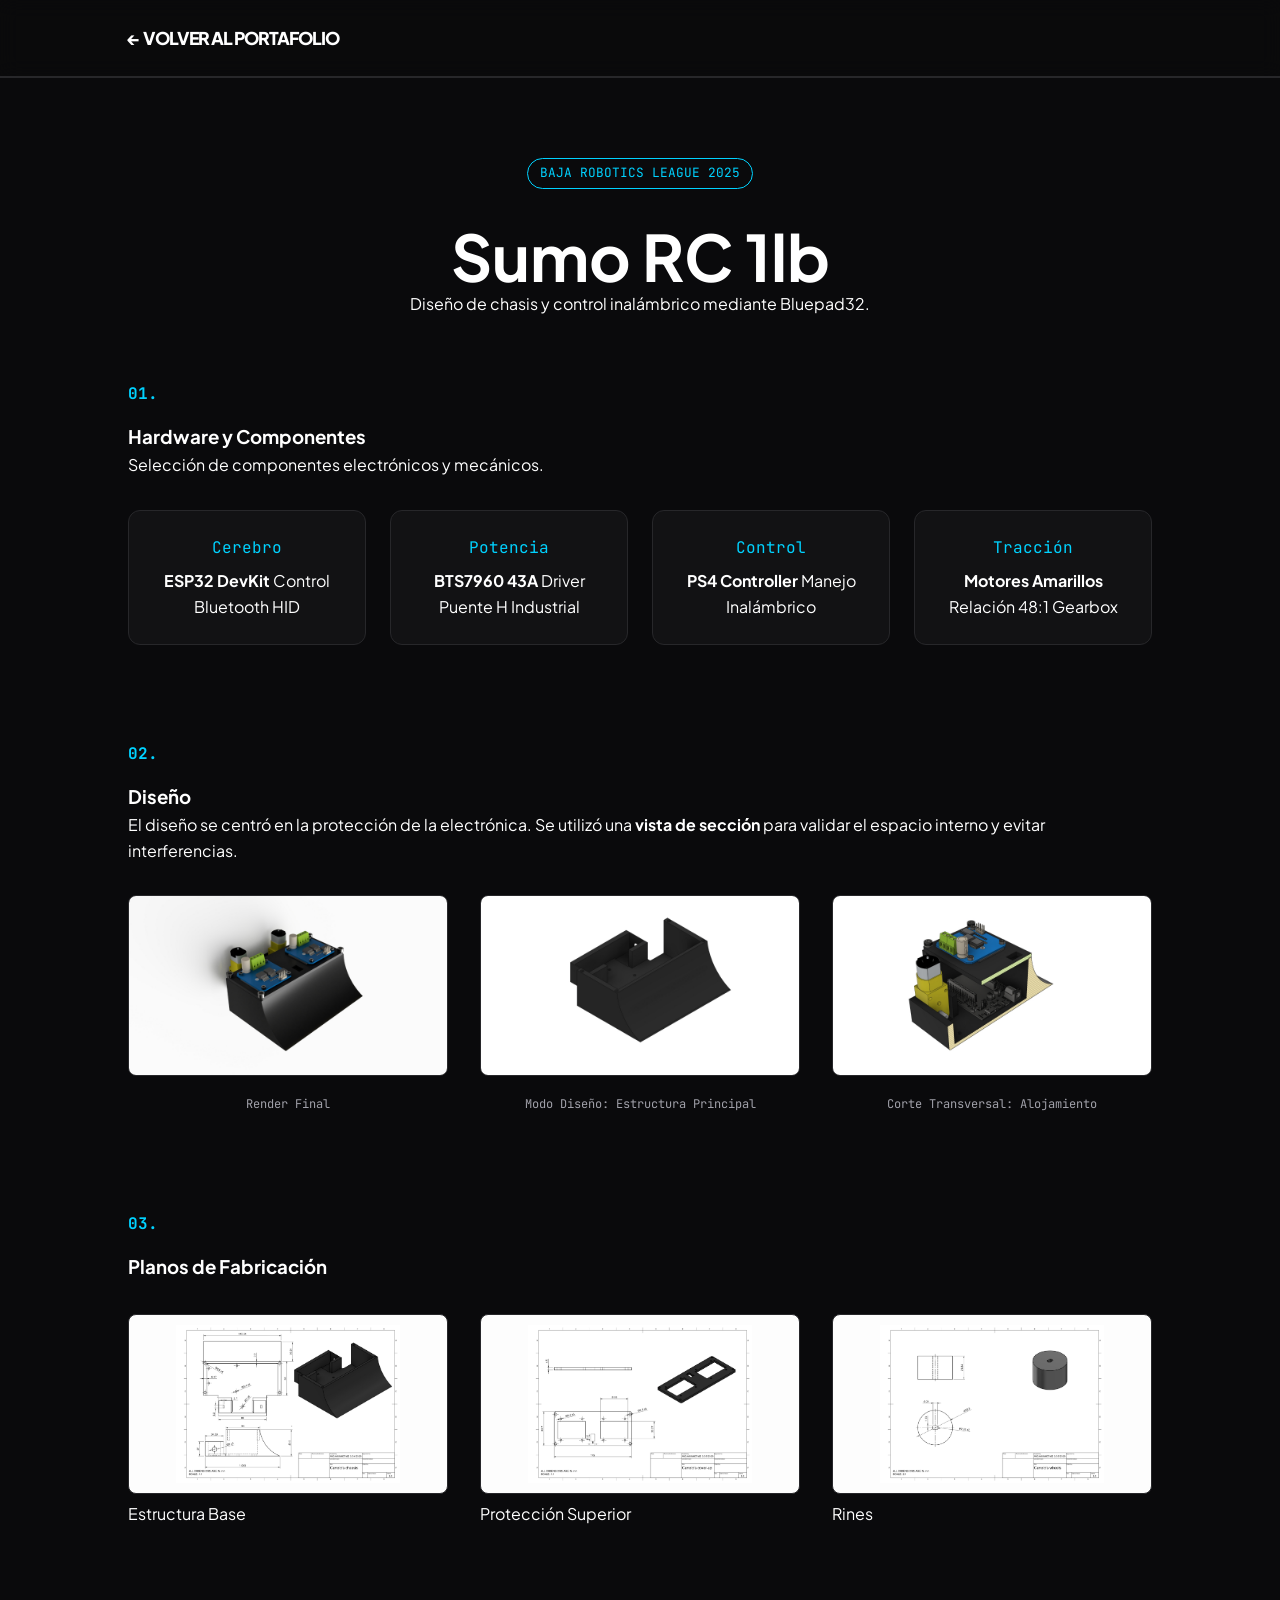
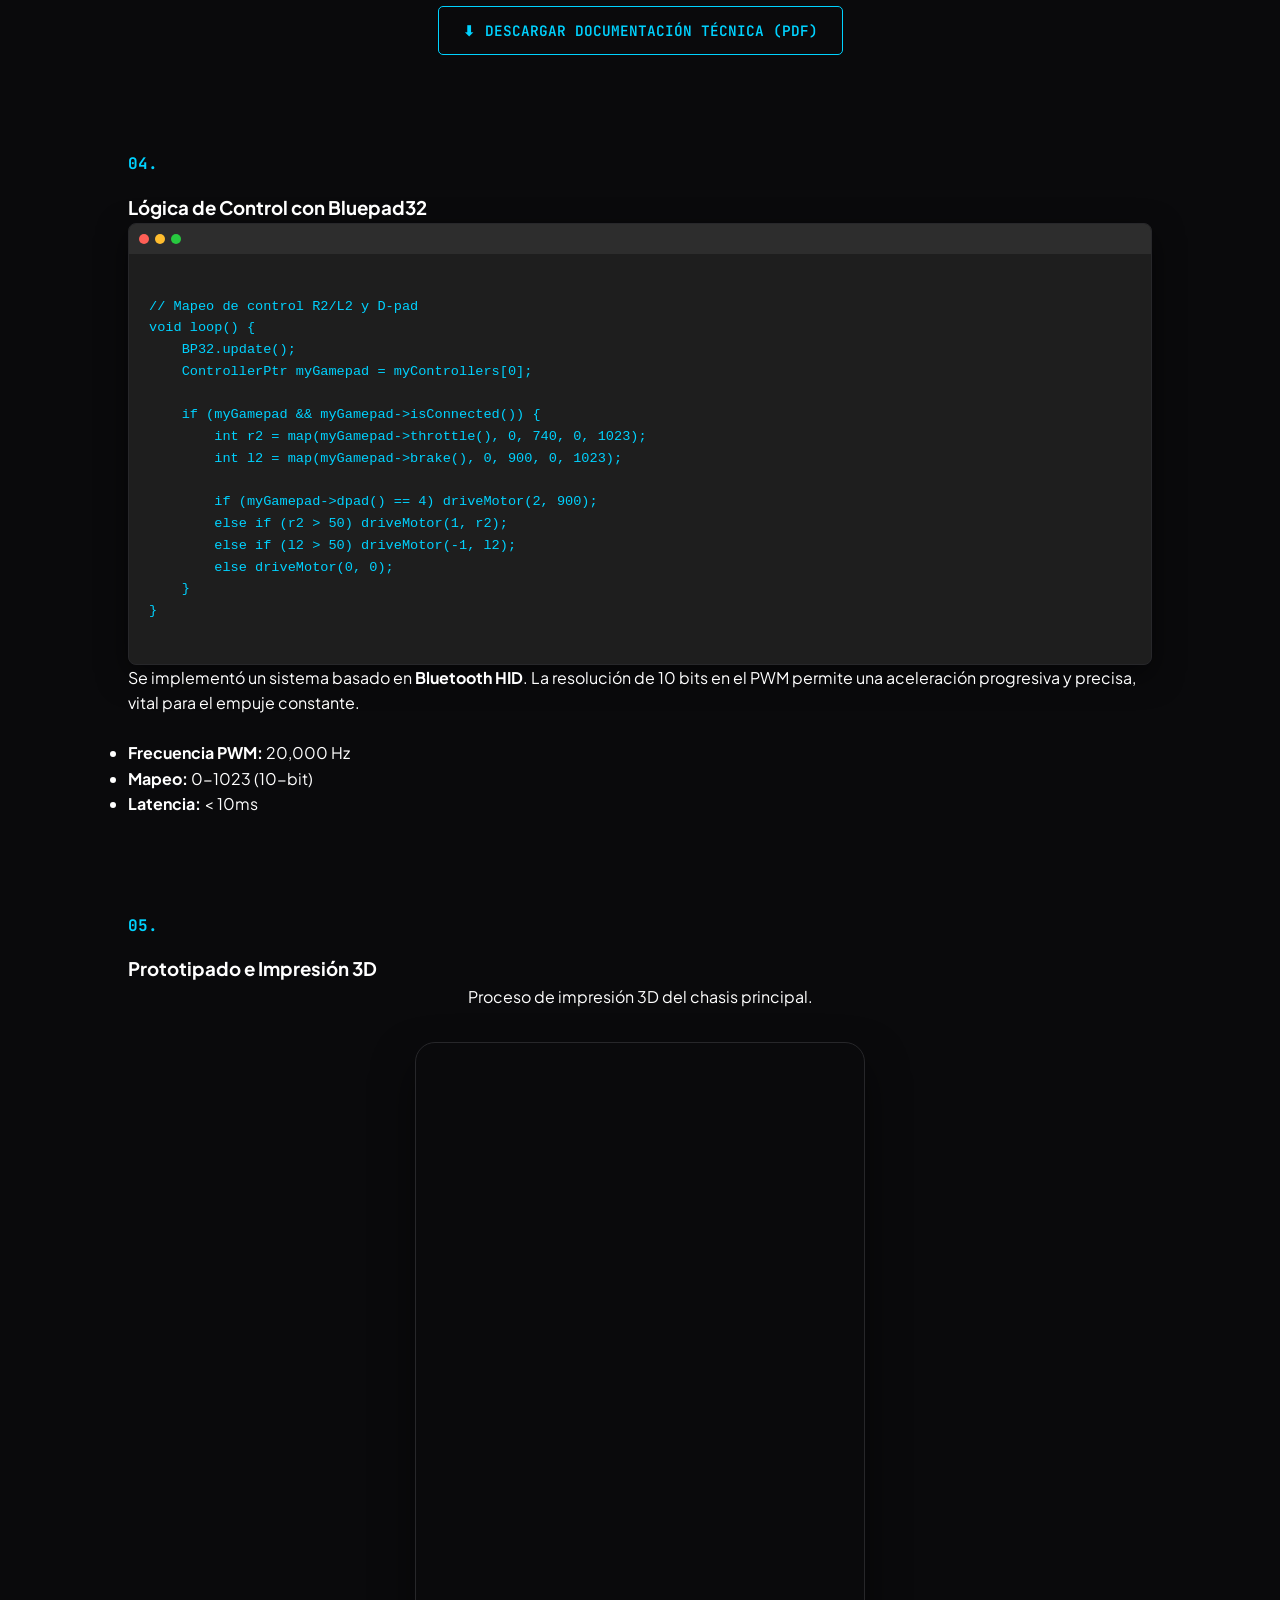
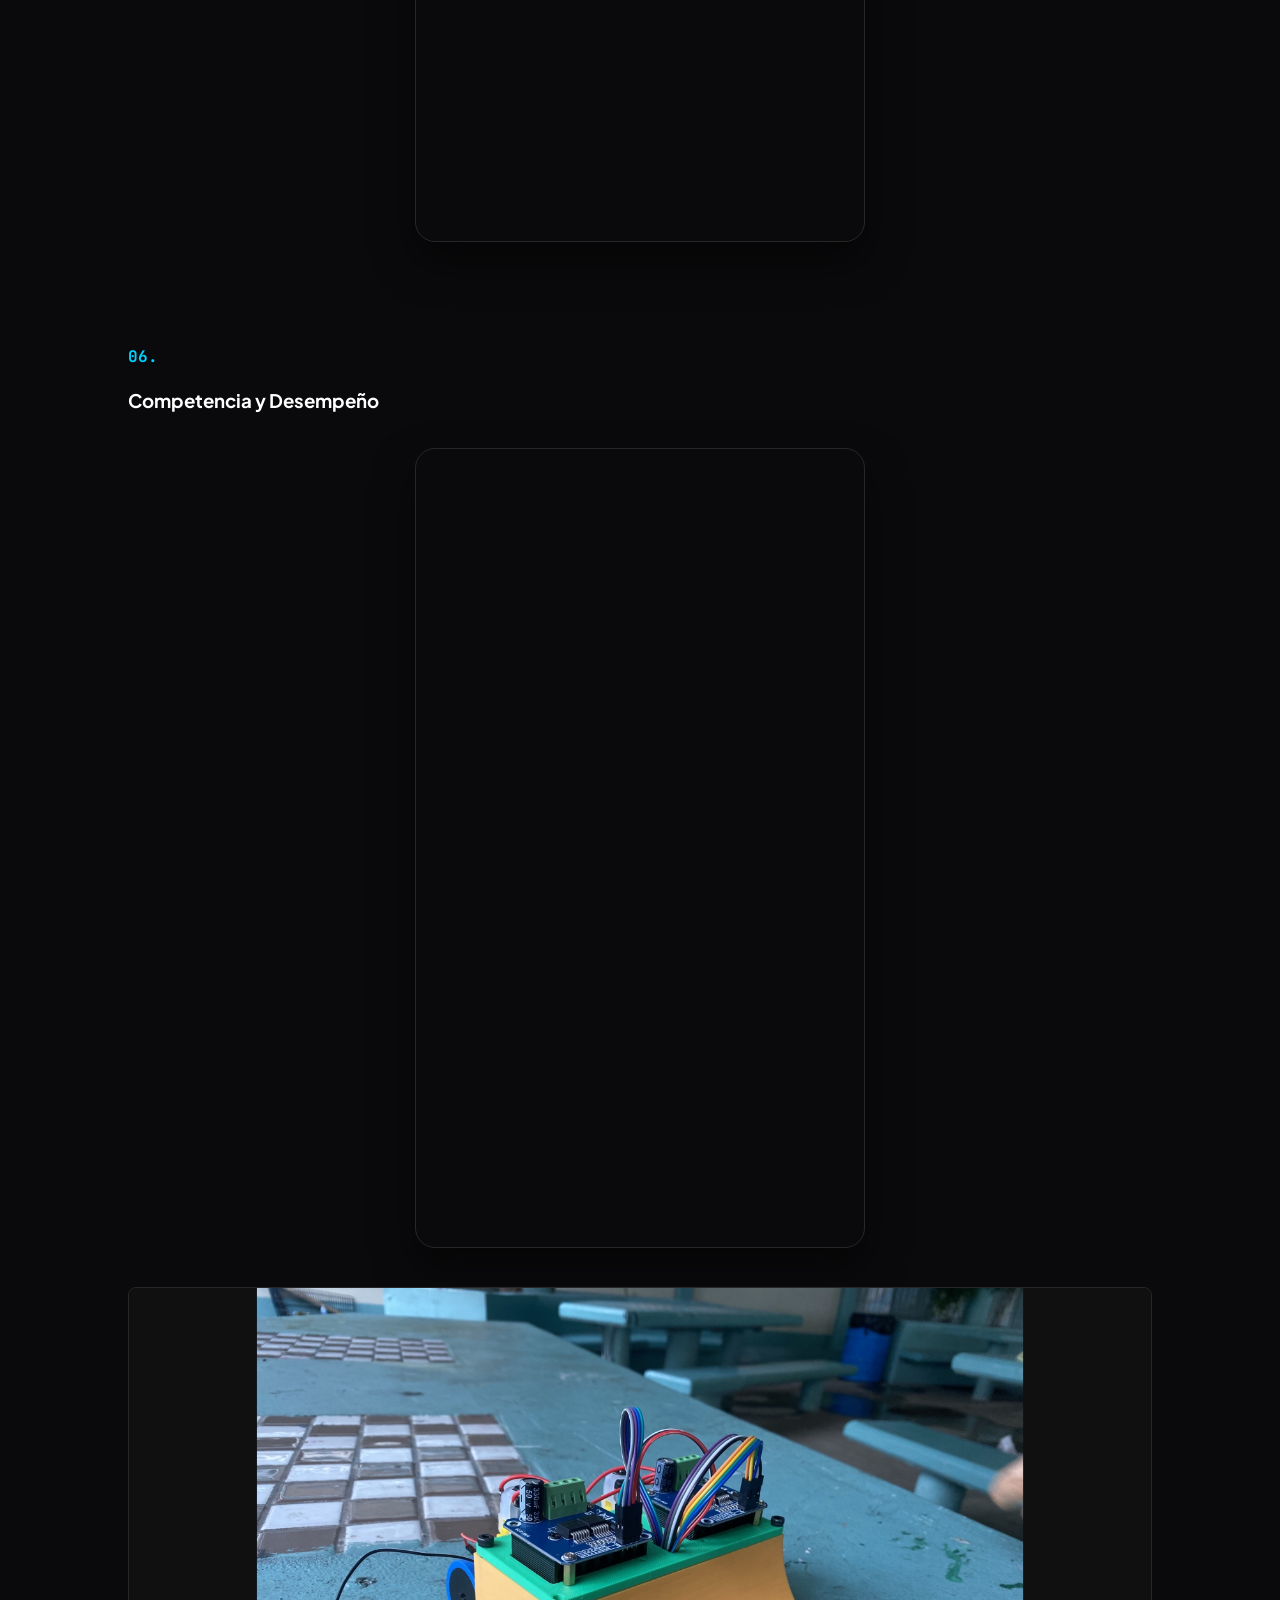
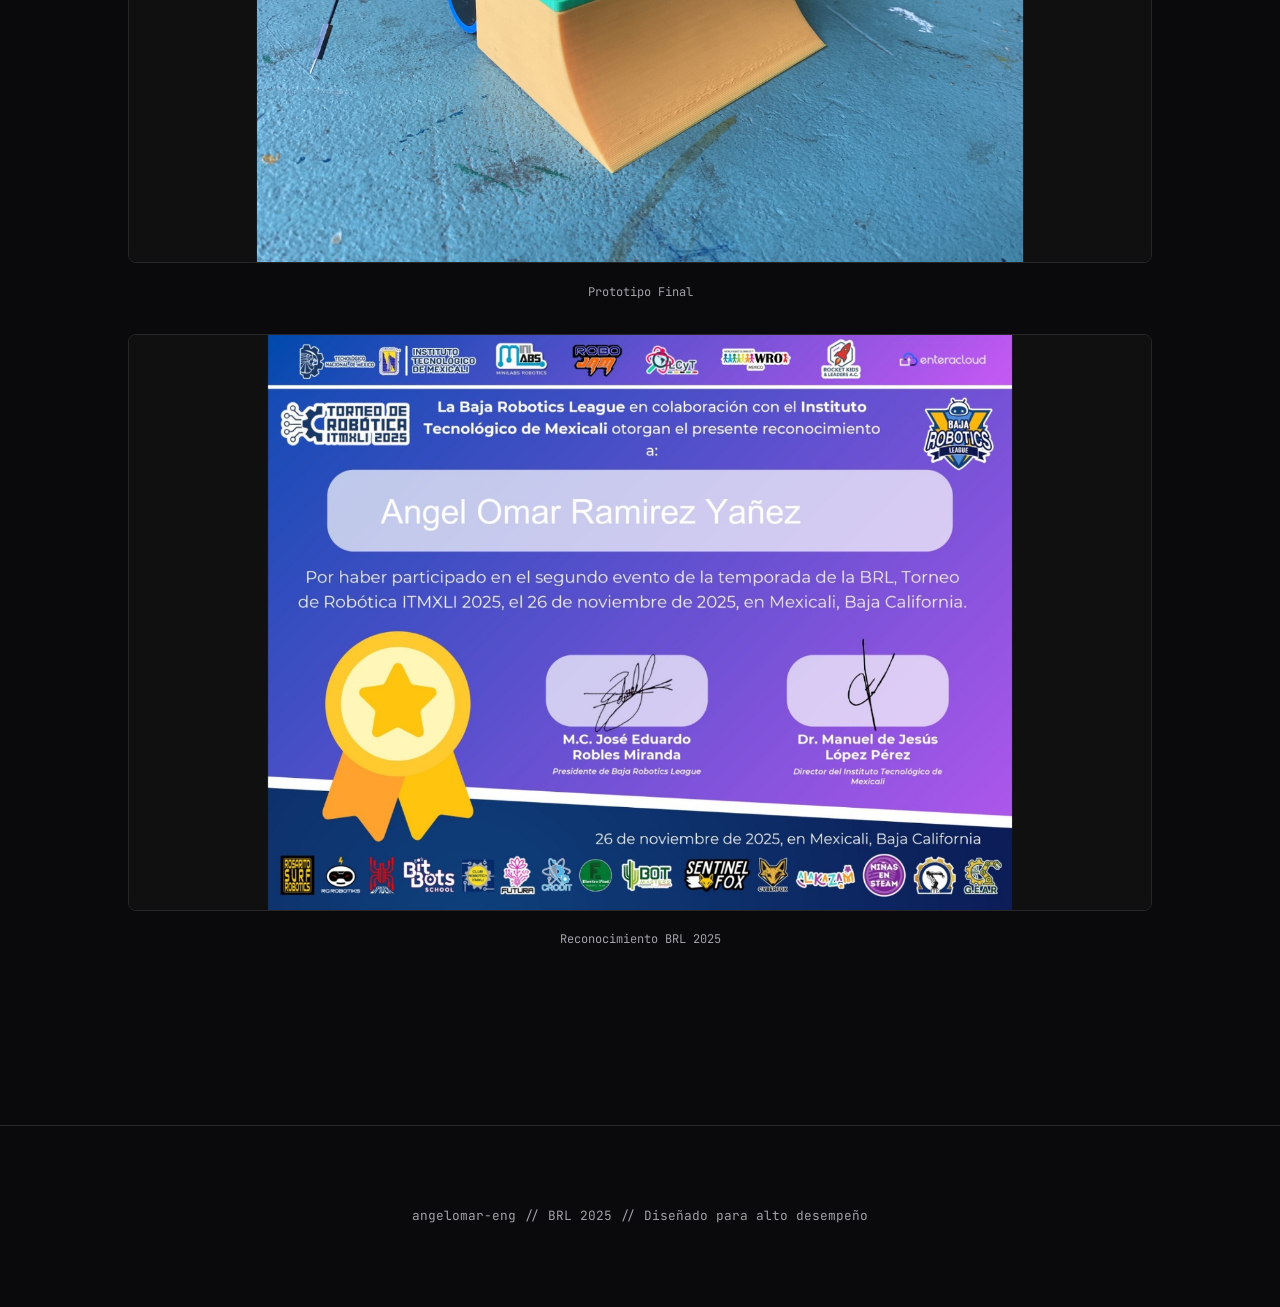
==== commit 983d81e0: "Update brl2025.html" ====
--- a/proyectos/brl2025.html
+++ b/proyectos/brl2025.html
@@ -51,32 +51,32 @@
     <main class="section-container">
         <header class="project-header">
             <span class="badge">Baja Robotics League 2025</span>
-            <h1>Sumo RC 1lb: Ingeniería de Combate</h1>
-            <p>Diseño de chasis de alta resistencia y control inalámbrico de baja latencia mediante Bluepad32.</p>
+            <h1>Sumo RC 1lb</h1>
+            <p>Diseño de chasis y control inalámbrico mediante Bluepad32.</p>
         </header>
 
         <section class="doc-section">
             <h2 class="section-number">01.</h2>
-            <h3>Hardware y Componentes (BOM)</h3>
-            <p>Selección de componentes electrónicos y mecánicos para maximizar la relación potencia-peso.</p>
+            <h3>Hardware y Componentes</h3>
+            <p>Selección de componentes electrónicos y mecánicos.</p>
             
             <div class="bom-grid">
-                <div class="bom-item"><i>Cerebro</i><strong>ESP32 DevKit</strong><span>Control Bluetooth HID</span></div>
-                <div class="bom-item"><i>Potencia</i><strong>BTS7960 43A</strong><span>Driver Puente H Industrial</span></div>
-                <div class="bom-item"><i>Control</i><strong>PS4 Controller</strong><span>Manejo Inalámbrico</span></div>
-                <div class="bom-item"><i>Tracción</i><strong>Motores Amarillos</strong><span>Relación 48:1 Gearbox</span></div>
+                <div class="bom-item"><i>Cerebro</i><strong>ESP32 DevKit</strong><span> Control Bluetooth HID</span></div>
+                <div class="bom-item"><i>Potencia</i><strong>BTS7960 43A</strong><span> Driver Puente H Industrial</span></div>
+                <div class="bom-item"><i>Control</i><strong>PS4 Controller</strong><span> Manejo Inalámbrico</span></div>
+                <div class="bom-item"><i>Tracción</i><strong>Motores Amarillos</strong><span> Relación 48:1 Gearbox</span></div>
             </div>
         </section>
 
         <section class="doc-section">
             <h2 class="section-number">02.</h2>
-            <h3>Diseño y Packaging Mecánico</h3>
-            <p>El diseño se centró en la protección de la electrónica. Se utilizó una <strong>vista de sección</strong> para validar el espacio interno y evitar interferencias mecánicas.</p>
+            <h3>Diseño</h3>
+            <p>El diseño se centró en la protección de la electrónica. Se utilizó una <strong>vista de sección</strong> para validar el espacio interno y evitar interferencias.</p>
             
             <div class="image-grid">
                 <div class="card">
                     <img src="../img/brl/RenderIMG.jpg" alt="Render Sumo">
-                    <p class="caption">Render Final: Geometría de Ataque</p>
+                    <p class="caption">Render Final</p>
                 </div>
                 <div class="card">
                     <img src="../img/brl/ChasisIMG.jpg" alt="Diseño Chasis">
@@ -95,7 +95,7 @@
             <div class="blueprints-grid">
                 <div class="blueprint-item"><img src="../img/brl/ChasisDrawing.jpg" alt="Plano"><span>Estructura Base</span></div>
                 <div class="blueprint-item"><img src="../img/brl/TechoDrawing.jpg" alt="Plano"><span>Protección Superior</span></div>
-                <div class="blueprint-item"><img src="../img/brl/RuedaDrawing.jpg" alt="Plano"><span>Llanta de Tracción</span></div>
+                <div class="blueprint-item"><img src="../img/brl/RuedaDrawing.jpg" alt="Plano"><span>Rines</span></div>
             </div>
             
             <div style="text-align: center; margin-top: 3rem;">
@@ -143,7 +143,7 @@
         <section class="doc-section">
             <h2 class="section-number">05.</h2>
             <h3>Prototipado e Impresión 3D</h3>
-            <p style="text-align: center;">Timelapse del proceso de manufactura aditiva del chasis principal.</p>
+            <p style="text-align: center;">Proceso de impresión 3D del chasis principal.</p>
             <div class="video-short-imponente">
                 <iframe src="https://www.youtube.com/embed/AH-uYB2Z9Ds" frameborder="0" allowfullscreen></iframe>
             </div>
@@ -160,7 +160,7 @@
                 <div class="image-grid" style="grid-template-columns: 1fr;">
                     <div class="card">
                         <img src="../img/brl/Ensamble.jpg" alt="Sumo Ensamblado">
-                        <p class="caption">Prototipo Final Post-Competencia</p>
+                        <p class="caption">Prototipo Final</p>
                     </div>
                     <div class="card">
                         <img src="../img/brl/CertificadoPage.jpg" alt="Certificado">
